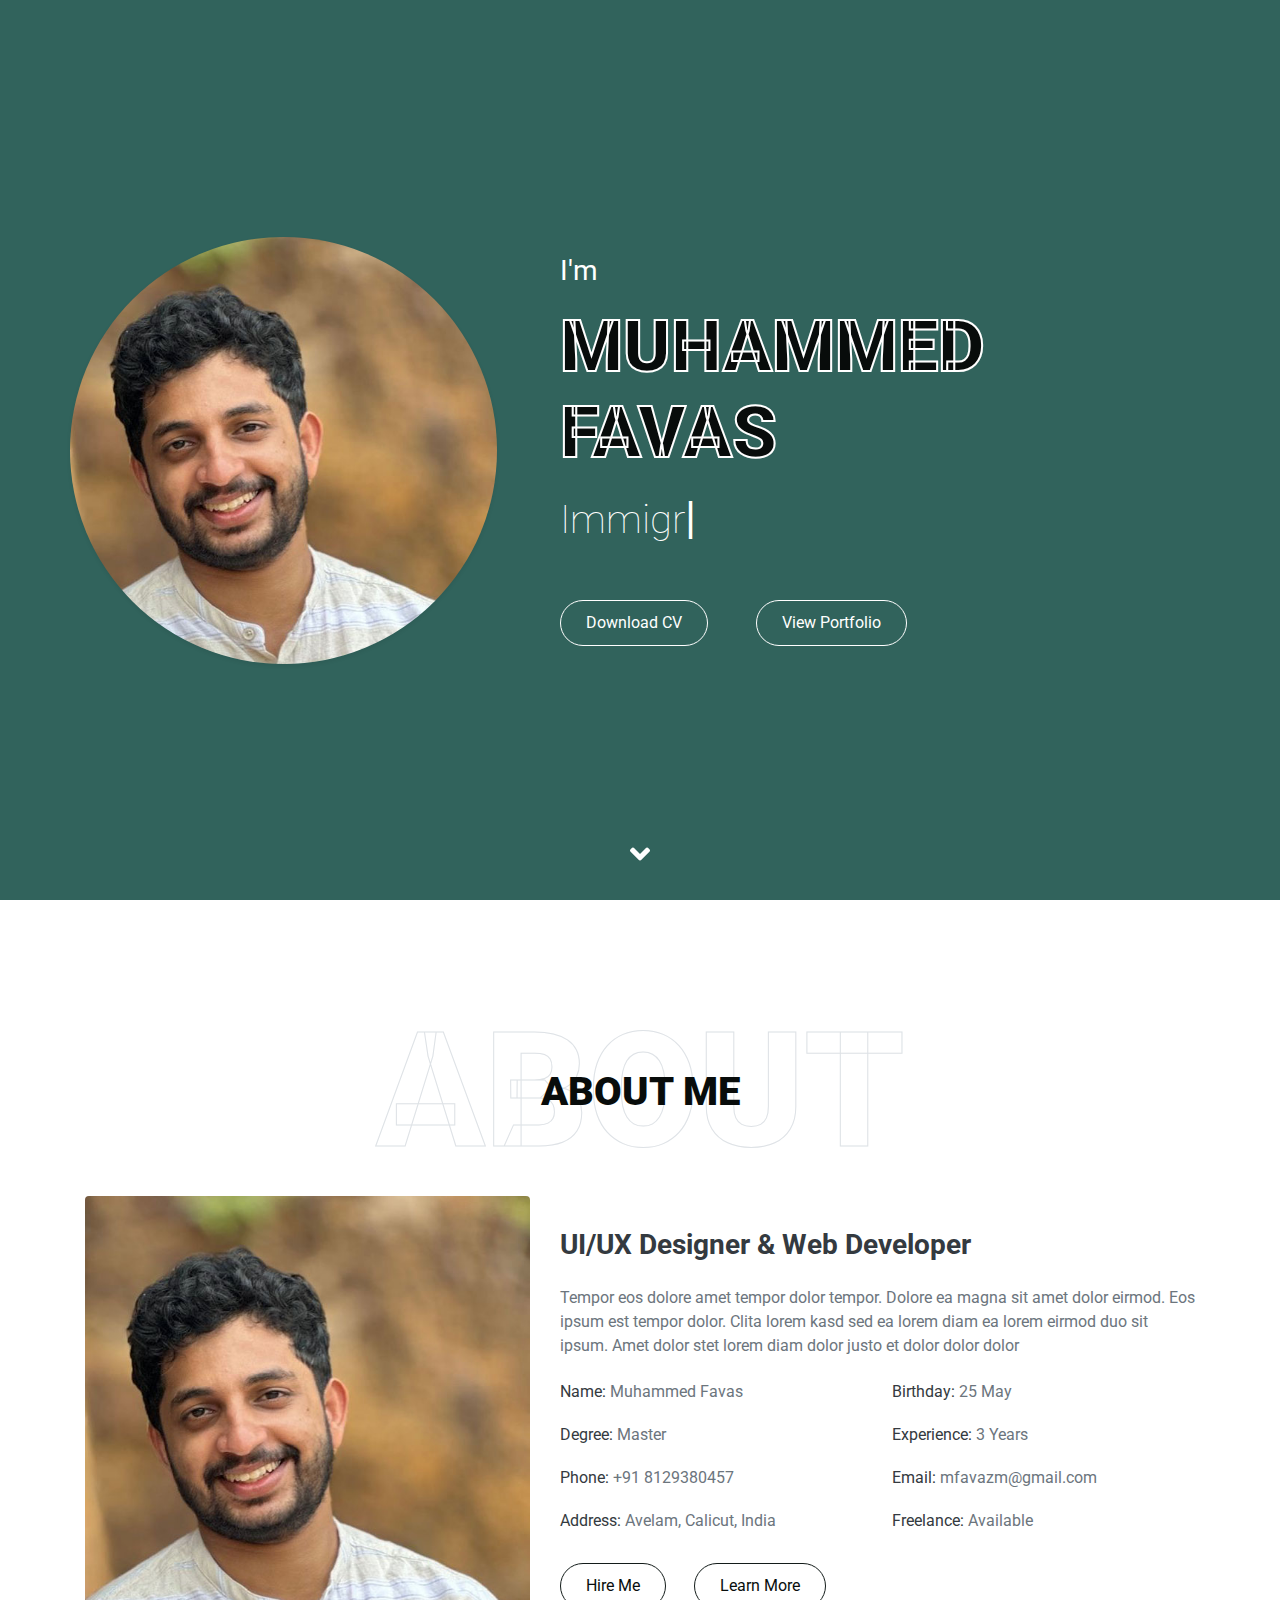
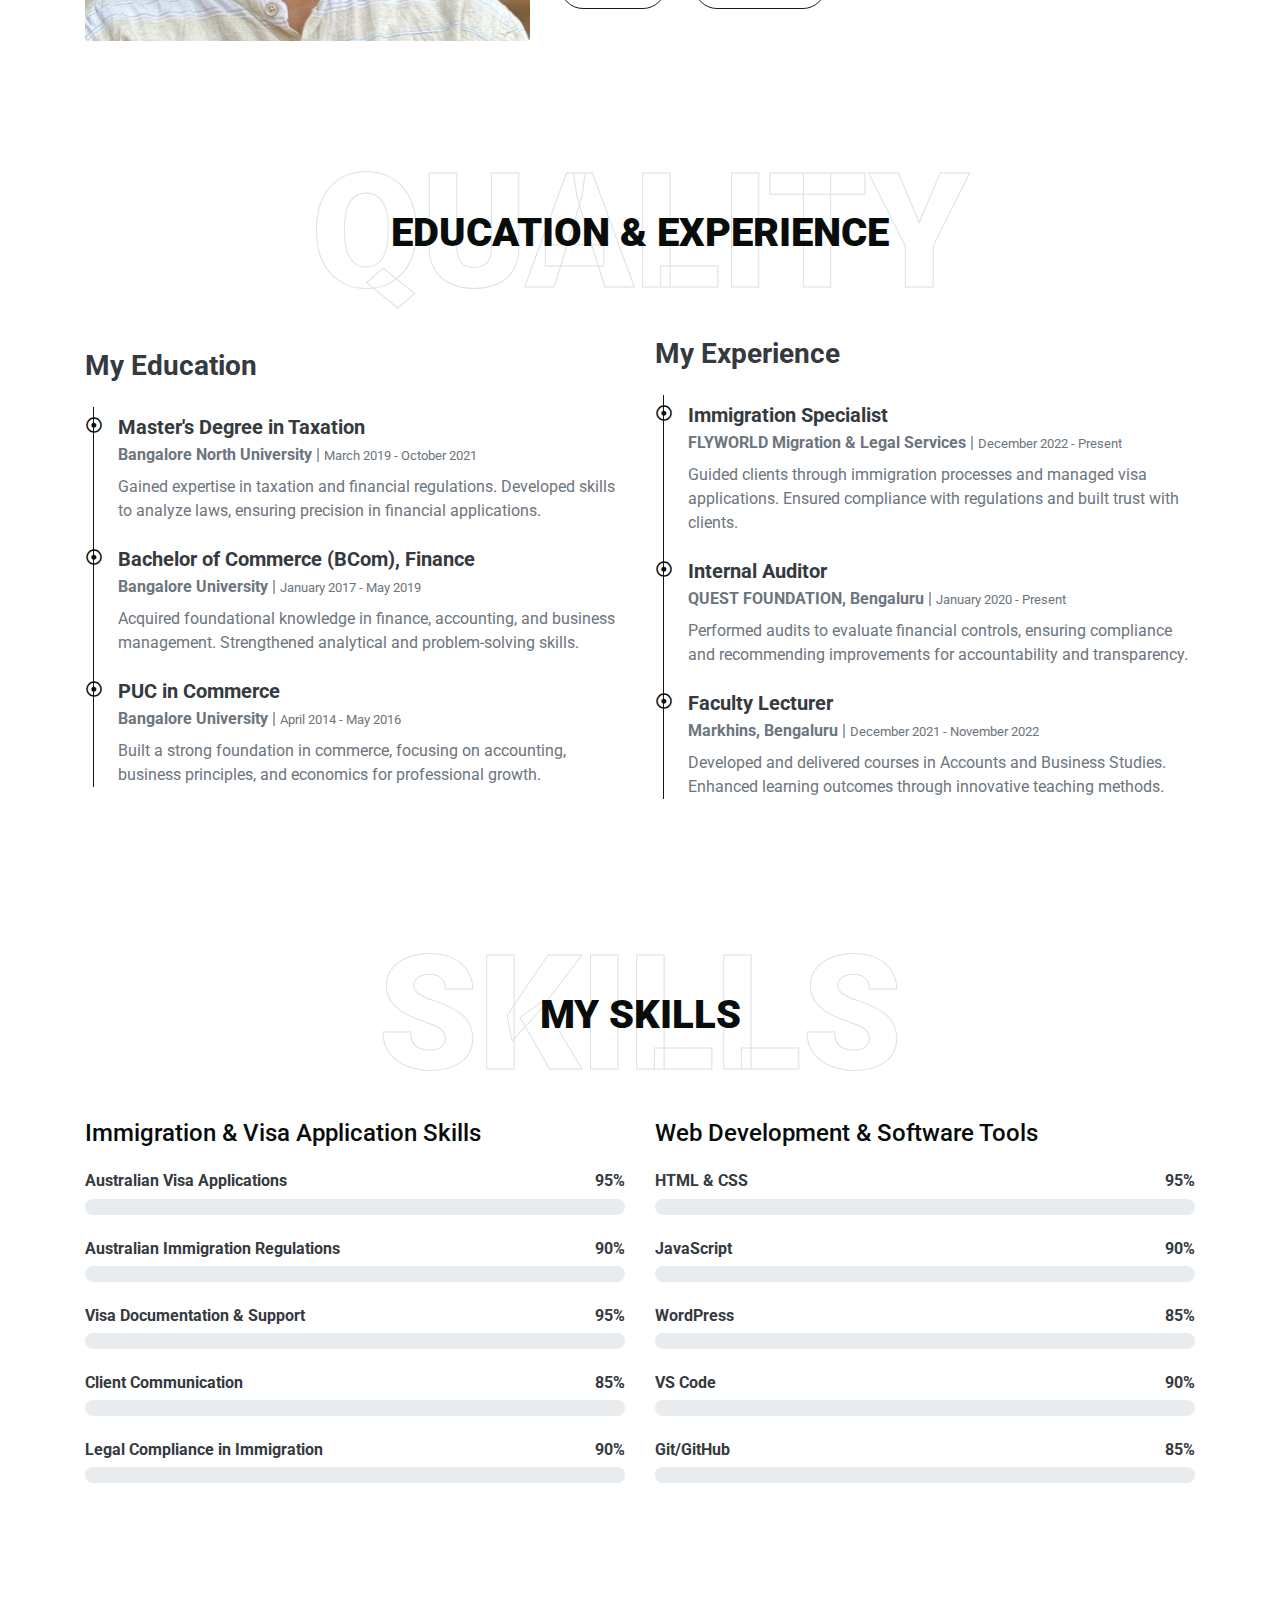
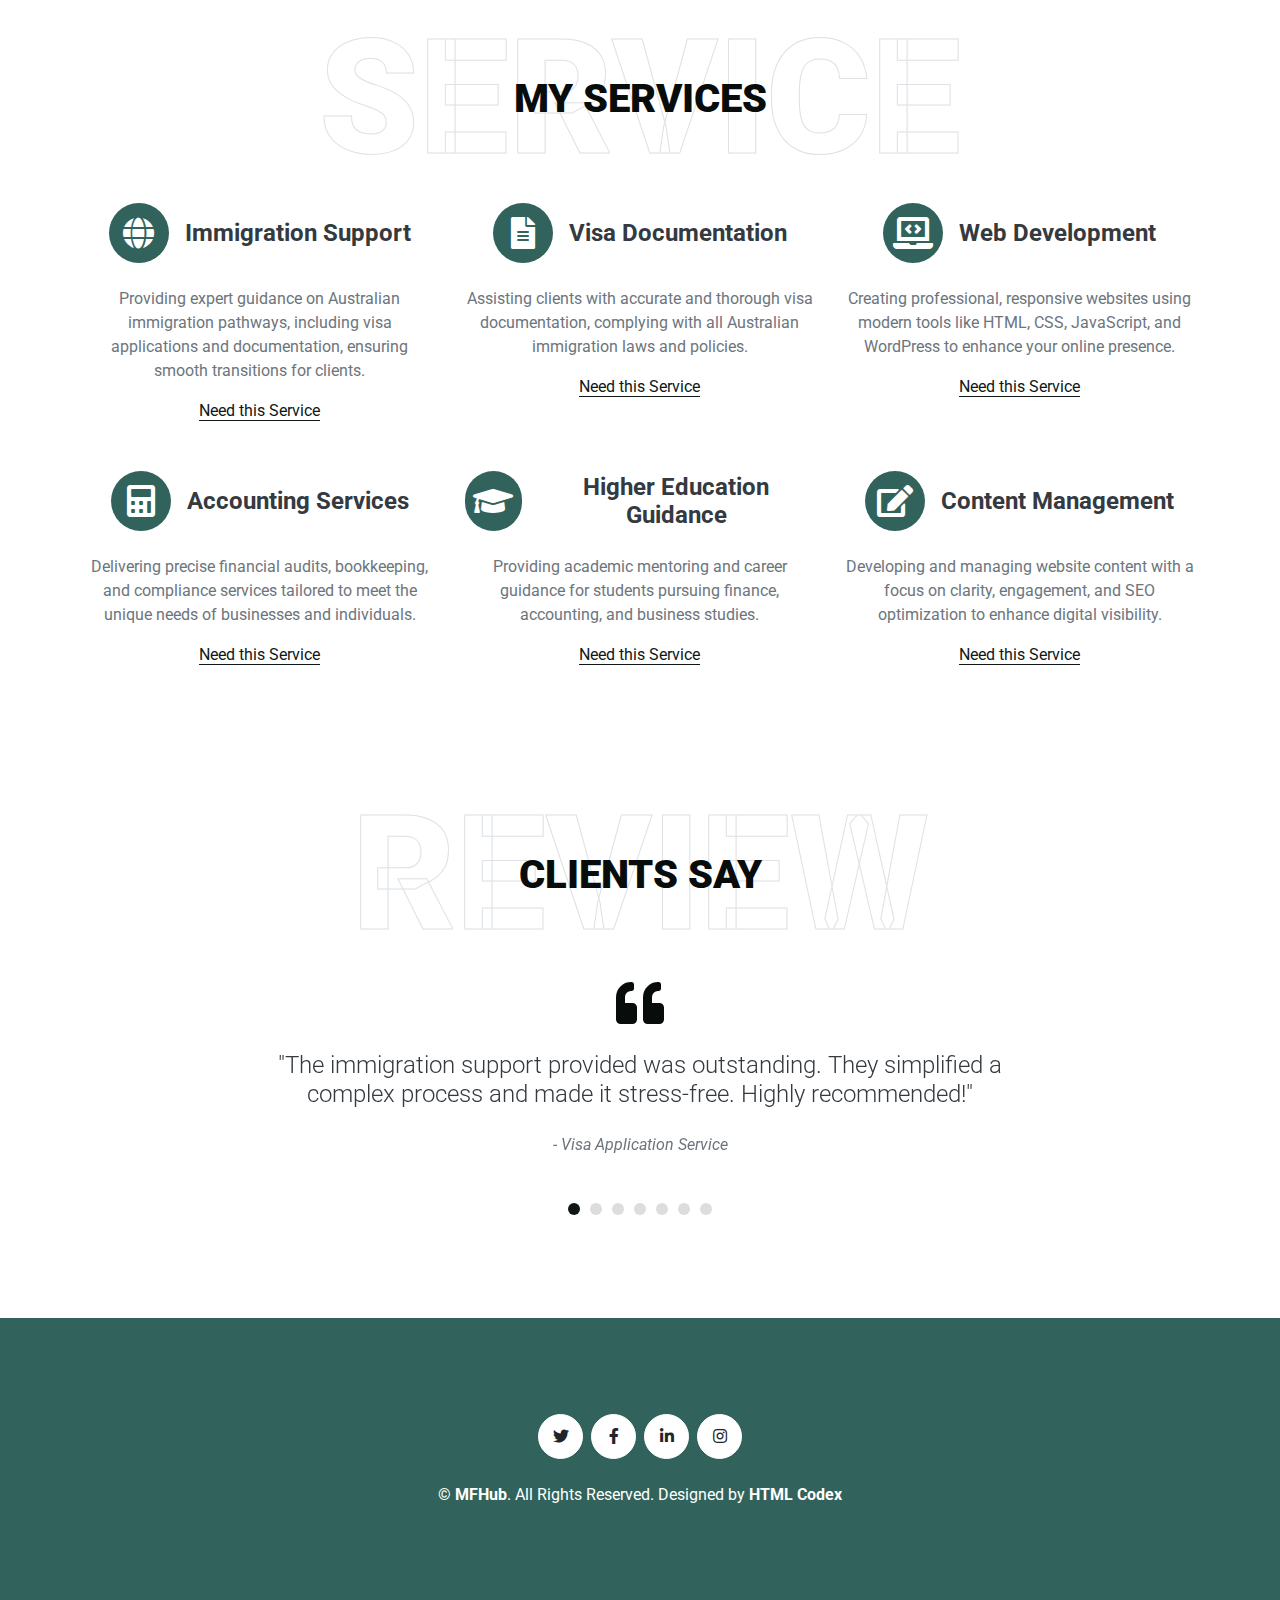
==== index.html @ 3e91b5ee "Merge branch 'main' of https://github.com/favasfanu/MF_Locator" ====
<!DOCTYPE html>
<html lang="en">

<head>
    <meta charset="utf-8">
    <title>Muhammed Favas</title>
    <meta content="width=device-width, initial-scale=1.0" name="viewport">
    <meta content="Personal website for insights, services, and updates.
" name="keywords">
    <meta content="Personal website for insights, services, and updates.
" name="description">

    <!-- Favicon -->
    <link href="/img/head.png" rel="icon">

    <!-- Google Web Fonts -->
    <link rel="preconnect" href="https://fonts.gstatic.com">
    <link href="https://fonts.googleapis.com/css2?family=Roboto:wght@300;400;500;700;900&display=swap" rel="stylesheet"> 

    <!-- Font Awesome -->
    <link href="https://cdnjs.cloudflare.com/ajax/libs/font-awesome/5.10.0/css/all.min.css" rel="stylesheet">

    <!-- Libraries Stylesheet -->
    <link href="lib/owlcarousel/assets/owl.carousel.min.css" rel="stylesheet">
    <link href="lib/lightbox/css/lightbox.min.css" rel="stylesheet">

    <!-- Customized Bootstrap Stylesheet -->
    <link href="css/style.css" rel="stylesheet">
</head>

<body data-spy="scroll" data-target=".navbar" data-offset="51">
    <!-- Navbar Start -->
    <nav class="navbar fixed-top shadow-sm navbar-expand-lg bg-light navbar-light py-3 py-lg-0 px-lg-5">
        <a href="index.html" class="navbar-brand ml-lg-3">
            <h1 class="m-0 display-5"><span class="text-primary">MF</span>Hub</h1>
        </a>
        <button type="button" class="navbar-toggler" data-toggle="collapse" data-target="#navbarCollapse">
            <span class="navbar-toggler-icon"></span>
        </button>
        <div class="collapse navbar-collapse px-lg-3" id="navbarCollapse">
            <div class="navbar-nav m-auto py-0">
                <a href="#home" class="nav-item nav-link active">Home</a>
                <a href="#about" class="nav-item nav-link">About</a>
                <a href="#qualification" class="nav-item nav-link">Quality</a>
                <!-- <a href="#skill" class="nav-item nav-link">Skill</a>
                <a href="#service" class="nav-item nav-link">Service</a>
                <a href="#portfolio" class="nav-item nav-link">Portfolio</a>
                <a href="#testimonial" class="nav-item nav-link">Review</a>
                <a href="#blog" class="nav-item nav-link">Blog</a>
                <a href="#contact" class="nav-item nav-link">Contact</a>-->
            </div>
            <a href="" class="btn btn-outline-primary d-none d-lg-block">Hire Me</a>
        </div>
    </nav>
    <!-- Navbar End -->


    <!-- Video Modal Start -->
    <div class="modal fade" id="videoModal" tabindex="-1" role="dialog" aria-labelledby="exampleModalLabel" aria-hidden="true">
        <div class="modal-dialog" role="document">
            <div class="modal-content">
                <div class="modal-body">
                    <button type="button" class="close" data-dismiss="modal" aria-label="Close">
                        <span aria-hidden="true">&times;</span>
                    </button>        
                    <!-- 16:9 aspect ratio -->
                    <div class="embed-responsive embed-responsive-16by9">
                        <iframe class="embed-responsive-item" src="" id="video"  allowscriptaccess="always" allow="autoplay"></iframe>
                    </div>
                </div>
            </div>
        </div>
    </div>
    <!-- Video Modal End -->


    <!-- Header Start -->
    <div class="container-fluid bg-primary d-flex align-items-center mb-5 py-5" id="home" style="min-height: 100vh;">
        <div class="container">
            <div class="row align-items-center">
                <div class="col-lg-5 px-5 pl-lg-0 pb-5 pb-lg-0">
                    <img class="img-fluid w-100 rounded-circle shadow-sm" src="img/profile.jpg" alt="">
                </div>
                <div class="col-lg-7 text-center text-lg-left">
                    <h3 class="text-white font-weight-normal mb-3">I'm</h3>
                    <h1 class="display-3 text-uppercase text-primary mb-2" style="-webkit-text-stroke: 2px #ffffff;">Muhammed Favas</h1>
                    <h1 class="typed-text-output d-inline font-weight-lighter text-white"></h1>
                    <div class="typed-text d-none">Immigration Specialist | Website Developer | Accountant</div>
                    <div class="d-flex align-items-center justify-content-center justify-content-lg-start pt-5">
                        <!-- Link to download CV -->
                        <a href="/Muhammed Favas CV.pdf" class="btn btn-outline-light mr-5" download>Download CV</a>
                        
                        <!-- Replace video button with a 'View Portfolio' button -->
                        <a href="#portfolio" class="btn btn-outline-light">
                            View Portfolio
                        </a>
                       
                    </div>
                    
                </div>
            </div>
        </div>
    </div>
    <!-- Header End -->


    <!-- About Start -->
    <div class="container-fluid py-5" id="about">
        <div class="container">
            <div class="position-relative d-flex align-items-center justify-content-center">
                <h1 class="display-1 text-uppercase text-white" style="-webkit-text-stroke: 1px #dee2e6;">About</h1>
                <h1 class="position-absolute text-uppercase text-primary">About Me</h1>
            </div>
            <div class="row align-items-center">
                <div class="col-lg-5 pb-4 pb-lg-0">
                    <img class="img-fluid rounded w-100" src="img/about.jpg" alt="">
                </div>
                <div class="col-lg-7">
                    <h3 class="mb-4">UI/UX Designer & Web Developer</h3>
                    <p>Tempor eos dolore amet tempor dolor tempor. Dolore ea magna sit amet dolor eirmod. Eos ipsum est tempor dolor. Clita lorem kasd sed ea lorem diam ea lorem eirmod duo sit ipsum. Amet dolor stet lorem diam dolor justo et dolor dolor dolor</p>
                    <div class="row mb-3">
                        <div class="col-sm-6 py-2"><h6>Name: <span class="text-secondary">Muhammed Favas</span></h6></div>
                        <div class="col-sm-6 py-2"><h6>Birthday: <span class="text-secondary">25 May</span></h6></div>
                        <div class="col-sm-6 py-2"><h6>Degree: <span class="text-secondary">Master</span></h6></div>
                        <div class="col-sm-6 py-2"><h6>Experience: <span class="text-secondary">3 Years</span></h6></div>
                        <div class="col-sm-6 py-2">
                            <h6>Phone: <a href="tel:+918129380457" class="text-secondary">+91 8129380457</a></h6>
                          </div>
                          <div class="col-sm-6 py-2">
                            <h6>Email: <a href="mailto:mfavazm@gmail.com" class="text-secondary">mfavazm@gmail.com</a></h6>
                          </div>                          
                          <div class="col-sm-6 py-2">
                            <h6>Address: <a href="https://maps.app.goo.gl/jgNZT4iAdLaNJfkMA?g_st=com.google.maps.preview.copy" class="text-secondary" target="_blank">Avelam, Calicut, India</a></h6>
                          </div>
                          
                        <div class="col-sm-6 py-2"><h6>Freelance: <span class="text-secondary">Available</span></h6></div>
                    </div>
                    <a href="https://wa.me/91918129380457" class="btn btn-outline-primary mr-4" target="_blank">Hire Me</a>
                    <a href="https://www.linkedin.com/in/muhammed-favas-434036109?jobid=1234&lipi=urn%3Ali%3Apage%3Ad_jobs_easyapply_pdfgenresume%3BsUt4snulS0GA6xs1lMEXuw%3D%3D&licu=urn%3Ali%3Acontrol%3Ad_jobs_easyapply_pdfgenresume-v02_profile" class="btn btn-outline-primary" target="_blank">Learn More</a>

                </div>
            </div>
        </div>
    </div>
    <!-- About End -->


   <!-- Qualification Start -->
<div class="container-fluid py-5" id="qualification">
    <div class="container">
        <div class="position-relative d-flex align-items-center justify-content-center">
            <h1 class="display-1 text-uppercase text-white" style="-webkit-text-stroke: 1px #dee2e6;">Quality</h1>
            <h1 class="position-absolute text-uppercase text-primary">Education & Experience</h1>
        </div>
        <div class="row align-items-center">
            <!-- Education Section -->
            <div class="col-lg-6">
                <h3 class="mb-4">My Education</h3>
                <div class="border-left border-primary pt-2 pl-4 ml-2">
                    <div class="position-relative mb-4">
                        <i class="far fa-dot-circle text-primary position-absolute" style="top: 2px; left: -32px;"></i>
                        <h5 class="font-weight-bold mb-1">Master's Degree in Taxation</h5>
                        <p class="mb-2"><strong>Bangalore North University</strong> | <small>March 2019 - October 2021</small></p>
                        <p>Gained expertise in taxation and financial regulations. Developed skills to analyze laws, ensuring precision in financial applications.</p>
                    </div>
                    <div class="position-relative mb-4">
                        <i class="far fa-dot-circle text-primary position-absolute" style="top: 2px; left: -32px;"></i>
                        <h5 class="font-weight-bold mb-1">Bachelor of Commerce (BCom), Finance</h5>
                        <p class="mb-2"><strong>Bangalore University</strong> | <small>January 2017 - May 2019</small></p>
                        <p>Acquired foundational knowledge in finance, accounting, and business management. Strengthened analytical and problem-solving skills.</p>
                    </div>
                    <div class="position-relative mb-4">
                        <i class="far fa-dot-circle text-primary position-absolute" style="top: 2px; left: -32px;"></i>
                        <h5 class="font-weight-bold mb-1">PUC in Commerce</h5>
                        <p class="mb-2"><strong>Bangalore University</strong> | <small>April 2014 - May 2016</small></p>
                        <p>Built a strong foundation in commerce, focusing on accounting, business principles, and economics for professional growth.</p>
                    </div>
                </div>
            </div>
            <!-- Experience Section -->
            <div class="col-lg-6">
                <h3 class="mb-4">My Experience</h3>
                <div class="border-left border-primary pt-2 pl-4 ml-2">
                    <div class="position-relative mb-4">
                        <i class="far fa-dot-circle text-primary position-absolute" style="top: 2px; left: -32px;"></i>
                        <h5 class="font-weight-bold mb-1">Immigration Specialist</h5>
                        <p class="mb-2"><strong>FLYWORLD Migration & Legal Services</strong> | <small>December 2022 - Present</small></p>
                        <p>Guided clients through immigration processes and managed visa applications. Ensured compliance with regulations and built trust with clients.</p>
                    </div>
                    <div class="position-relative mb-4">
                        <i class="far fa-dot-circle text-primary position-absolute" style="top: 2px; left: -32px;"></i>
                        <h5 class="font-weight-bold mb-1">Internal Auditor</h5>
                        <p class="mb-2"><strong>QUEST FOUNDATION, Bengaluru</strong> | <small>January 2020 - Present</small></p>
                        <p>Performed audits to evaluate financial controls, ensuring compliance and recommending improvements for accountability and transparency.</p>
                    </div>
                    <div class="position-relative mb-4">
                        <i class="far fa-dot-circle text-primary position-absolute" style="top: 2px; left: -32px;"></i>
                        <h5 class="font-weight-bold mb-1">Faculty Lecturer</h5>
                        <p class="mb-2"><strong>Markhins, Bengaluru</strong> | <small>December 2021 - November 2022</small></p>
                        <p>Developed and delivered courses in Accounts and Business Studies. Enhanced learning outcomes through innovative teaching methods.</p>
                    </div>
                </div>
            </div>
        </div>
    </div>
</div>

    <!-- Qualification End -->


    <!-- Skill Start -->
    <div class="container-fluid py-5" id="skill">
        <div class="container">
            <div class="position-relative d-flex align-items-center justify-content-center">
                <h1 class="display-1 text-uppercase text-white" style="-webkit-text-stroke: 1px #dee2e6;">Skills</h1>
                <h1 class="position-absolute text-uppercase text-primary">My Skills</h1>
            </div>
            <div class="row align-items-center">
                <!-- Column 1 -->
                <div class="col-md-6">
                    <h4 class="text-primary mb-4">Immigration & Visa Application Skills</h4>
                    <div class="skill mb-4">
                        <div class="d-flex justify-content-between">
                            <h6 class="font-weight-bold">Australian Visa Applications</h6>
                            <h6 class="font-weight-bold">95%</h6>
                        </div>
                        <div class="progress">
                            <div class="progress-bar bg-primary" role="progressbar" aria-valuenow="95" aria-valuemin="0" aria-valuemax="100"></div>
                        </div>
                    </div>
                    <div class="skill mb-4">
                        <div class="d-flex justify-content-between">
                            <h6 class="font-weight-bold">Australian Immigration Regulations</h6>
                            <h6 class="font-weight-bold">90%</h6>
                        </div>
                        <div class="progress">
                            <div class="progress-bar bg-warning" role="progressbar" aria-valuenow="90" aria-valuemin="0" aria-valuemax="100"></div>
                        </div>
                    </div>
                    <div class="skill mb-4">
                        <div class="d-flex justify-content-between">
                            <h6 class="font-weight-bold">Visa Documentation & Support</h6>
                            <h6 class="font-weight-bold">95%</h6>
                        </div>
                        <div class="progress">
                            <div class="progress-bar bg-danger" role="progressbar" aria-valuenow="95" aria-valuemin="0" aria-valuemax="100"></div>
                        </div>
                    </div>
                    <div class="skill mb-4">
                        <div class="d-flex justify-content-between">
                            <h6 class="font-weight-bold">Client Communication</h6>
                            <h6 class="font-weight-bold">85%</h6>
                        </div>
                        <div class="progress">
                            <div class="progress-bar bg-dark" role="progressbar" aria-valuenow="85" aria-valuemin="0" aria-valuemax="100"></div>
                        </div>
                    </div>
                    <div class="skill mb-4">
                        <div class="d-flex justify-content-between">
                            <h6 class="font-weight-bold">Legal Compliance in Immigration</h6>
                            <h6 class="font-weight-bold">90%</h6>
                        </div>
                        <div class="progress">
                            <div class="progress-bar bg-info" role="progressbar" aria-valuenow="90" aria-valuemin="0" aria-valuemax="100"></div>
                        </div>
                    </div>
                </div>
                <!-- Column 2 -->
                <div class="col-md-6">
                    <h4 class="text-primary mb-4">Web Development & Software Tools</h4>
                    <div class="skill mb-4">
                        <div class="d-flex justify-content-between">
                            <h6 class="font-weight-bold">HTML & CSS</h6>
                            <h6 class="font-weight-bold">95%</h6>
                        </div>
                        <div class="progress">
                            <div class="progress-bar bg-primary" role="progressbar" aria-valuenow="95" aria-valuemin="0" aria-valuemax="100"></div>
                        </div>
                    </div>
                    <div class="skill mb-4">
                        <div class="d-flex justify-content-between">
                            <h6 class="font-weight-bold">JavaScript</h6>
                            <h6 class="font-weight-bold">90%</h6>
                        </div>
                        <div class="progress">
                            <div class="progress-bar bg-warning" role="progressbar" aria-valuenow="90" aria-valuemin="0" aria-valuemax="100"></div>
                        </div>
                    </div>
                    <div class="skill mb-4">
                        <div class="d-flex justify-content-between">
                            <h6 class="font-weight-bold">WordPress</h6>
                            <h6 class="font-weight-bold">85%</h6>
                        </div>
                        <div class="progress">
                            <div class="progress-bar bg-danger" role="progressbar" aria-valuenow="85" aria-valuemin="0" aria-valuemax="100"></div>
                        </div>
                    </div>
                    <div class="skill mb-4">
                        <div class="d-flex justify-content-between">
                            <h6 class="font-weight-bold">VS Code</h6>
                            <h6 class="font-weight-bold">90%</h6>
                        </div>
                        <div class="progress">
                            <div class="progress-bar bg-dark" role="progressbar" aria-valuenow="90" aria-valuemin="0" aria-valuemax="100"></div>
                        </div>
                    </div>
                    <div class="skill mb-4">
                        <div class="d-flex justify-content-between">
                            <h6 class="font-weight-bold">Git/GitHub</h6>
                            <h6 class="font-weight-bold">85%</h6>
                        </div>
                        <div class="progress">
                            <div class="progress-bar bg-info" role="progressbar" aria-valuenow="85" aria-valuemin="0" aria-valuemax="100"></div>
                        </div>
                    </div>
                </div>
            </div>
        </div>
    </div>
        
    <!-- Skill End -->


    <!-- Services Start -->
    <div class="container-fluid pt-5" id="service">
        <div class="container">
            <div class="position-relative d-flex align-items-center justify-content-center">
                <h1 class="display-1 text-uppercase text-white" style="-webkit-text-stroke: 1px #dee2e6;">Service</h1>
                <h1 class="position-absolute text-uppercase text-primary">My Services</h1>
            </div>
            <div class="row pb-3">
                <!-- Immigration Support -->
                <div class="col-lg-4 col-md-6 text-center mb-5">
                    <div class="d-flex align-items-center justify-content-center mb-4">
                        <i class="fa fa-2x fa-globe service-icon bg-primary text-white mr-3"></i>
                        <h4 class="font-weight-bold m-0">Immigration Support</h4>
                    </div>
                    <p>Providing expert guidance on Australian immigration pathways, including visa applications and documentation, ensuring smooth transitions for clients.</p>
                    <a 
                        class="border-bottom border-primary text-decoration-none" 
                        href="https://wa.me/8129380457?text=Hi%2C%20I%20would%20like%20to%20know%20more%20about%20Immigration%20Support."
                        target="_blank">
                        Need this Service
                    </a>
                </div>
                <!-- Visa Documentation -->
                <div class="col-lg-4 col-md-6 text-center mb-5">
                    <div class="d-flex align-items-center justify-content-center mb-4">
                        <i class="fa fa-2x fa-file-alt service-icon bg-primary text-white mr-3"></i>
                        <h4 class="font-weight-bold m-0">Visa Documentation</h4>
                    </div>
                    <p>Assisting clients with accurate and thorough visa documentation, complying with all Australian immigration laws and policies.</p>
                    <a 
                        class="border-bottom border-primary text-decoration-none" 
                        href="https://wa.me/8129380457?text=Hi%2C%20I%20would%20like%20to%20know%20more%20about%20Visa%20Documentation."
                        target="_blank">
                        Need this Service
                    </a>
                </div>
                <!-- Web Development -->
                <div class="col-lg-4 col-md-6 text-center mb-5">
                    <div class="d-flex align-items-center justify-content-center mb-4">
                        <i class="fa fa-2x fa-laptop-code service-icon bg-primary text-white mr-3"></i>
                        <h4 class="font-weight-bold m-0">Web Development</h4>
                    </div>
                    <p>Creating professional, responsive websites using modern tools like HTML, CSS, JavaScript, and WordPress to enhance your online presence.</p>
                    <a 
                        class="border-bottom border-primary text-decoration-none" 
                        href="https://wa.me/8129380457?text=Hi%2C%20I%20would%20like%20to%20know%20more%20about%20Web%20Development."
                        target="_blank">
                        Need this Service
                    </a>
                </div>
                <!-- Accounting Services -->
                <div class="col-lg-4 col-md-6 text-center mb-5">
                    <div class="d-flex align-items-center justify-content-center mb-4">
                        <i class="fa fa-2x fa-calculator service-icon bg-primary text-white mr-3"></i>
                        <h4 class="font-weight-bold m-0">Accounting Services</h4>
                    </div>
                    <p>Delivering precise financial audits, bookkeeping, and compliance services tailored to meet the unique needs of businesses and individuals.</p>
                    <a 
                        class="border-bottom border-primary text-decoration-none" 
                        href="https://wa.me/8129380457?text=Hi%2C%20I%20would%20like%20to%20know%20more%20about%20Accounting%20Services."
                        target="_blank">
                        Need this Service
                    </a>
                </div>
                <!-- Higher Education Guidance -->
                <div class="col-lg-4 col-md-6 text-center mb-5">
                    <div class="d-flex align-items-center justify-content-center mb-4">
                        <i class="fa fa-2x fa-graduation-cap service-icon bg-primary text-white mr-3"></i>
                        <h4 class="font-weight-bold m-0">Higher Education Guidance</h4>
                    </div>
                    <p>Providing academic mentoring and career guidance for students pursuing finance, accounting, and business studies.</p>
                    <a 
                        class="border-bottom border-primary text-decoration-none" 
                        href="https://wa.me/8129380457?text=Hi%2C%20I%20would%20like%20to%20know%20more%20about%20Higher%20Education%20Guidance."
                        target="_blank">
                        Need this Service
                    </a>
                </div>
                <!-- Content Management -->
                <div class="col-lg-4 col-md-6 text-center mb-5">
                    <div class="d-flex align-items-center justify-content-center mb-4">
                        <i class="fa fa-2x fa-edit service-icon bg-primary text-white mr-3"></i>
                        <h4 class="font-weight-bold m-0">Content Management</h4>
                    </div>
                    <p>Developing and managing website content with a focus on clarity, engagement, and SEO optimization to enhance digital visibility.</p>
                    <a 
                        class="border-bottom border-primary text-decoration-none" 
                        href="https://wa.me/8129380457?text=Hi%2C%20I%20would%20like%20to%20know%20more%20about%20Content%20Management."
                        target="_blank">
                        Need this Service
                    </a>
                </div>
            </div>
        </div>
    </div>
    
    <!-- Services End -->


    <!-- Portfolio Start --
    <div class="container-fluid pt-5 pb-3" id="portfolio">
        <div class="container">
            <div class="position-relative d-flex align-items-center justify-content-center">
                <h1 class="display-1 text-uppercase text-white" style="-webkit-text-stroke: 1px #dee2e6;">Gallery</h1>
                <h1 class="position-absolute text-uppercase text-primary">My Portfolio</h1>
            </div>
            <div class="row">
                <div class="col-12 text-center mb-2">
                    <ul class="list-inline mb-4" id="portfolio-flters">
                        <li class="btn btn-sm btn-outline-primary m-1 active"  data-filter="*">All</li>
                        <li class="btn btn-sm btn-outline-primary m-1" data-filter=".first">Design</li>
                        <li class="btn btn-sm btn-outline-primary m-1" data-filter=".second">Development</li>
                        <li class="btn btn-sm btn-outline-primary m-1" data-filter=".third">Marketing</li>
                    </ul>
                </div>
            </div>
            <div class="row portfolio-container">
                <div class="col-lg-4 col-md-6 mb-4 portfolio-item first">
                    <div class="position-relative overflow-hidden mb-2">
                        <img class="img-fluid rounded w-100" src="img/portfolio-1.jpg" alt="">
                        <div class="portfolio-btn bg-primary d-flex align-items-center justify-content-center">
                            <a href="img/portfolio-1.jpg" data-lightbox="portfolio">
                                <i class="fa fa-plus text-white" style="font-size: 60px;"></i>
                            </a>
                        </div>
                    </div>
                </div>
                <div class="col-lg-4 col-md-6 mb-4 portfolio-item second">
                    <div class="position-relative overflow-hidden mb-2">
                        <img class="img-fluid rounded w-100" src="img/portfolio-2.jpg" alt="">
                        <div class="portfolio-btn bg-primary d-flex align-items-center justify-content-center">
                            <a href="img/portfolio-2.jpg" data-lightbox="portfolio">
                                <i class="fa fa-plus text-white" style="font-size: 60px;"></i>
                            </a>
                        </div>
                    </div>
                </div>
                <div class="col-lg-4 col-md-6 mb-4 portfolio-item third">
                    <div class="position-relative overflow-hidden mb-2">
                        <img class="img-fluid rounded w-100" src="img/portfolio-3.jpg" alt="">
                        <div class="portfolio-btn bg-primary d-flex align-items-center justify-content-center">
                            <a href="img/portfolio-3.jpg" data-lightbox="portfolio">
                                <i class="fa fa-plus text-white" style="font-size: 60px;"></i>
                            </a>
                        </div>
                    </div>
                </div>
                <div class="col-lg-4 col-md-6 mb-4 portfolio-item first">
                    <div class="position-relative overflow-hidden mb-2">
                        <img class="img-fluid rounded w-100" src="img/portfolio-4.jpg" alt="">
                        <div class="portfolio-btn bg-primary d-flex align-items-center justify-content-center">
                            <a href="img/portfolio-4.jpg" data-lightbox="portfolio">
                                <i class="fa fa-plus text-white" style="font-size: 60px;"></i>
                            </a>
                        </div>
                    </div>
                </div>
                <div class="col-lg-4 col-md-6 mb-4 portfolio-item second">
                    <div class="position-relative overflow-hidden mb-2">
                        <img class="img-fluid rounded w-100" src="img/portfolio-5.jpg" alt="">
                        <div class="portfolio-btn bg-primary d-flex align-items-center justify-content-center">
                            <a href="img/portfolio-5.jpg" data-lightbox="portfolio">
                                <i class="fa fa-plus text-white" style="font-size: 60px;"></i>
                            </a>
                        </div>
                    </div>
                </div>
                <div class="col-lg-4 col-md-6 mb-4 portfolio-item third">
                    <div class="position-relative overflow-hidden mb-2">
                        <img class="img-fluid rounded w-100" src="img/portfolio-6.jpg" alt="">
                        <div class="portfolio-btn bg-primary d-flex align-items-center justify-content-center">
                            <a href="img/portfolio-6.jpg" data-lightbox="portfolio">
                                <i class="fa fa-plus text-white" style="font-size: 60px;"></i>
                            </a>
                        </div>
                    </div>
                </div>
            </div>
        </div>
    </div>
    <!-- Portfolio End -->


    <!-- Testimonial Start -->
    <div class="container-fluid py-5" id="testimonial">
        <div class="container">
            <div class="position-relative d-flex align-items-center justify-content-center">
                <h1 class="display-1 text-uppercase text-white" style="-webkit-text-stroke: 1px #dee2e6;">Review</h1>
                <h1 class="position-absolute text-uppercase text-primary">Clients Say</h1>
            </div>
            <div class="row justify-content-center">
                <div class="col-lg-8">
                    <div class="owl-carousel testimonial-carousel">
                        <div class="text-center">
                            <i class="fa fa-3x fa-quote-left text-primary mb-4"></i>
                            <h4 class="font-weight-light mb-4">"The immigration support provided was outstanding. They simplified a complex process and made it stress-free. Highly recommended!"</h4>
                            <p class="font-italic text-muted">- Visa Application Service</p>
                        </div>
                        <div class="text-center">
                            <i class="fa fa-3x fa-quote-left text-primary mb-4"></i>
                            <h4 class="font-weight-light mb-4">"My website now looks fantastic! The team was professional, creative, and delivered exactly what I needed for my business."</h4>
                            <p class="font-italic text-muted">- Web Development</p>
                        </div>
                        <div class="text-center">
                            <i class="fa fa-3x fa-quote-left text-primary mb-4"></i>
                            <h4 class="font-weight-light mb-4">"Their accounting service saved me a lot of time and hassle. Accurate, timely, and very thorough. Will definitely use them again."</h4>
                            <p class="font-italic text-muted">- Accounting Services</p>
                        </div>
                        <div class="text-center">
                            <i class="fa fa-3x fa-quote-left text-primary mb-4"></i>
                            <h4 class="font-weight-light mb-4">"The education guidance was invaluable. It helped me plan my academic journey and career goals with clarity and confidence."</h4>
                            <p class="font-italic text-muted">- Higher Education Guidance</p>
                        </div>
                        <div class="text-center">
                            <i class="fa fa-3x fa-quote-left text-primary mb-4"></i>
                            <h4 class="font-weight-light mb-4">"I’m impressed with the level of detail and dedication in their visa documentation service. It made my application process a breeze."</h4>
                            <p class="font-italic text-muted">- Visa Documentation</p>
                        </div>
                        <div class="text-center">
                            <i class="fa fa-3x fa-quote-left text-primary mb-4"></i>
                            <h4 class="font-weight-light mb-4">"The content management service exceeded expectations. It improved my website's readability and engagement significantly."</h4>
                            <p class="font-italic text-muted">- Content Management</p>
                        </div>
                        <div class="text-center">
                            <i class="fa fa-3x fa-quote-left text-primary mb-4"></i>
                            <h4 class="font-weight-light mb-4">"Excellent support from start to finish. The immigration team was responsive, knowledgeable, and very professional."</h4>
                            <p class="font-italic text-muted">- Immigration Support</p>
                        </div>
                    </div>
                </div>
            </div>
        </div>
    </div>
    

    <!-- Testimonial End -->


    <!-- Blog Start 
    <div class="container-fluid pt-5" id="blog">
        <div class="container">
            <div class="position-relative d-flex align-items-center justify-content-center">
                <h1 class="display-1 text-uppercase text-white" style="-webkit-text-stroke: 1px #dee2e6;">Blog</h1>
                <h1 class="position-absolute text-uppercase text-primary">Latest Blog</h1>
            </div>
            <div class="row">
                <div class="col-lg-4 mb-5">
                    <div class="position-relative mb-4">
                        <img class="img-fluid rounded w-100" src="img/blog-1.jpg" alt="">
                        <div class="blog-date">
                            <h4 class="font-weight-bold mb-n1">01</h4>
                            <small class="text-white text-uppercase">Jan</small>
                        </div>
                    </div>
                    <h5 class="font-weight-medium mb-4">Rebum lorem no eos ut ipsum diam tempor sed rebum elitr ipsum</h5>
                    <a class="btn btn-sm btn-outline-primary py-2" href="">Read More</a>
                </div>
                <div class="col-lg-4 mb-5">
                    <div class="position-relative mb-4">
                        <img class="img-fluid rounded w-100" src="img/blog-2.jpg" alt="">
                        <div class="blog-date">
                            <h4 class="font-weight-bold mb-n1">01</h4>
                            <small class="text-white text-uppercase">Jan</small>
                        </div>
                    </div>
                    <h5 class="font-weight-medium mb-4">Rebum lorem no eos ut ipsum diam tempor sed rebum elitr ipsum</h5>
                    <a class="btn btn-sm btn-outline-primary py-2" href="">Read More</a>
                </div>
                <div class="col-lg-4 mb-5">
                    <div class="position-relative mb-4">
                        <img class="img-fluid rounded w-100" src="img/blog-3.jpg" alt="">
                        <div class="blog-date">
                            <h4 class="font-weight-bold mb-n1">01</h4>
                            <small class="text-white text-uppercase">Jan</small>
                        </div>
                    </div>
                    <h5 class="font-weight-medium mb-4">Rebum lorem no eos ut ipsum diam tempor sed rebum elitr ipsum</h5>
                    <a class="btn btn-sm btn-outline-primary py-2" href="">Read More</a>
                </div>
            </div>
        </div>
    </div>
    <!-- Blog End -->


    <!-- Contact Start 
    <div class="container-fluid py-5" id="contact">
        <div class="container">
            <div class="position-relative d-flex align-items-center justify-content-center">
                <h1 class="display-1 text-uppercase text-white" style="-webkit-text-stroke: 1px #dee2e6;">Contact</h1>
                <h1 class="position-absolute text-uppercase text-primary">Contact Me</h1>
            </div>
            <div class="row justify-content-center">
                <div class="col-lg-8">
                    <div class="contact-form text-center">
                        <div id="success"></div>
                        <form name="sentMessage" id="contactForm" novalidate="novalidate">
                            <div class="form-row">
                                <div class="control-group col-sm-6">
                                    <input type="text" class="form-control p-4" id="name" placeholder="Your Name"
                                        required="required" data-validation-required-message="Please enter your name" />
                                    <p class="help-block text-danger"></p>
                                </div>
                                <div class="control-group col-sm-6">
                                    <input type="email" class="form-control p-4" id="email" placeholder="Your Email"
                                        required="required" data-validation-required-message="Please enter your email" />
                                    <p class="help-block text-danger"></p>
                                </div>
                            </div>
                            <div class="control-group">
                                <input type="text" class="form-control p-4" id="subject" placeholder="Subject"
                                    required="required" data-validation-required-message="Please enter a subject" />
                                <p class="help-block text-danger"></p>
                            </div>
                            <div class="control-group">
                                <textarea class="form-control py-3 px-4" rows="5" id="message" placeholder="Message"
                                    required="required"
                                    data-validation-required-message="Please enter your message"></textarea>
                                <p class="help-block text-danger"></p>
                            </div>
                            <div>
                                <button class="btn btn-outline-primary" type="submit" id="sendMessageButton">Send
                                    Message</button>
                            </div>
                        </form>
                    </div>
                </div>
            </div>
        </div>
    </div>
     Contact End -->


    <!-- Footer Start -->
    <div class="container-fluid bg-primary text-white mt-5 py-5 px-sm-3 px-md-5">
        <div class="container text-center py-5">
            <div class="d-flex justify-content-center mb-4">
                <a class="btn btn-light btn-social mr-2" href="https://x.com/mu_favaz"><i class="fab fa-twitter"></i></a>
                <a class="btn btn-light btn-social mr-2" href="https://www.facebook.com/profile.php?id=100010353343151"><i class="fab fa-facebook-f"></i></a>
                <a class="btn btn-light btn-social mr-2" href="https://www.linkedin.com/in/muhammed-favas-434036109?jobid=1234&lipi=urn%3Ali%3Apage%3Ad_jobs_easyapply_pdfgenresume%3BsUt4snulS0GA6xs1lMEXuw%3D%3D&licu=urn%3Ali%3Acontrol%3Ad_jobs_easyapply_pdfgenresume-v02_profile"><i class="fab fa-linkedin-in"></i></a>
                <a class="btn btn-light btn-social" href="https://www.instagram.com/mu_favaz/profilecard/?igsh=djM0bnhieWV0b3hn"><i class="fab fa-instagram"></i></a>
            </div>
            <!--
            <div class="d-flex justify-content-center mb-3">
                <a class="text-white" href="#">Privacy</a>
                <span class="px-3">|</span>
                <a class="text-white" href="#">Terms</a>
                <span class="px-3">|</span>
                <a class="text-white" href="#">FAQs</a>
                <span class="px-3">|</span>
                <a class="text-white" href="#">Help</a>
            </div>-->
            <p class="m-0">&copy; <a class="text-white font-weight-bold" href="#">MFHub</a>. All Rights Reserved. Designed by <a class="text-white font-weight-bold" href="https://htmlcodex.com">HTML Codex</a>
            </p>
        </div>
    </div>
    <!-- Footer End -->

    <!-- Scroll to Bottom -->
    <i class="fa fa-2x fa-angle-down text-white scroll-to-bottom"></i>

    <!-- Back to Top -->
    <a href="#" class="btn btn-outline-dark px-0 back-to-top"><i class="fa fa-angle-double-up"></i></a>


    <!-- JavaScript Libraries -->
    <script src="https://code.jquery.com/jquery-3.4.1.min.js"></script>
    <script src="https://stackpath.bootstrapcdn.com/bootstrap/4.4.1/js/bootstrap.bundle.min.js"></script>
    <script src="lib/typed/typed.min.js"></script>
    <script src="lib/easing/easing.min.js"></script>
    <script src="lib/waypoints/waypoints.min.js"></script>
    <script src="lib/owlcarousel/owl.carousel.min.js"></script>
    <script src="lib/isotope/isotope.pkgd.min.js"></script>
    <script src="lib/lightbox/js/lightbox.min.js"></script>

    <!-- Contact Javascript File -->
    <script src="mail/jqBootstrapValidation.min.js"></script>
    <script src="mail/contact.js"></script>

    <!-- Template Javascript -->
    <script src="js/main.js"></script>
</body>

</html>
---- css/style.css ----
/******* Bootstrap Theming ********/
/*!
 * Bootstrap v4.5.3 (https://getbootstrap.com/)
 * Copyright 2011-2020 The Bootstrap Authors
 * Copyright 2011-2020 Twitter, Inc.
 * Licensed under MIT (https://github.com/twbs/bootstrap/blob/main/LICENSE)
 */
:root {
  --blue: #007bff;
  --indigo: #6610f2;
  --purple: #6f42c1;
  --pink: #e83e8c;
  --red: #dc3545;
  --orange: #fd7e14;
  --yellow: #ffc107;
  --green: #28a745;
  --teal: #20c997;
  --cyan: #17a2b8;
  --white: #fff;
  --gray: #6c757d;
  --gray-dark: #343a40;
  --primary: #0f1817;
  --secondary: #6c757d;
  --success: #28a745;
  --info: #17a2b8;
  --warning: #ffc107;
  --danger: #dc3545;
  --light: #ffffff;
  --dark: #343a40;
  --breakpoint-xs: 0;
  --breakpoint-sm: 576px;
  --breakpoint-md: 768px;
  --breakpoint-lg: 992px;
  --breakpoint-xl: 1200px;
  --font-family-sans-serif: "Roboto", sans-serif;
  --font-family-monospace: SFMono-Regular, Menlo, Monaco, Consolas, "Liberation Mono", "Courier New", monospace;
}

*,
*::before,
*::after {
  box-sizing: border-box;
}

html {
  font-family: sans-serif;
  line-height: 1.15;
  -webkit-text-size-adjust: 100%;
  -webkit-tap-highlight-color: rgba(0, 0, 0, 0);
}

article, aside, figcaption, figure, footer, header, hgroup, main, nav, section {
  display: block;
}

body {
  margin: 0;
  font-family: "Roboto", sans-serif;
  font-size: 1rem;
  font-weight: 400;
  line-height: 1.5;
  color: #6c757d;
  text-align: left;
  background-color: #ffffff;
}

[tabindex="-1"]:focus:not(:focus-visible) {
  outline: 0 !important;
}

hr {
  box-sizing: content-box;
  height: 0;
  overflow: visible;
}

h1, h2, h3, h4, h5, h6 {
  margin-top: 0;
  margin-bottom: 0.5rem;
}

p {
  margin-top: 0;
  margin-bottom: 1rem;
}

abbr[title],
abbr[data-original-title] {
  text-decoration: underline;
  text-decoration: underline dotted;
  cursor: help;
  border-bottom: 0;
  text-decoration-skip-ink: none;
}

address {
  margin-bottom: 1rem;
  font-style: normal;
  line-height: inherit;
}

ol,
ul,
dl {
  margin-top: 0;
  margin-bottom: 1rem;
}

ol ol,
ul ul,
ol ul,
ul ol {
  margin-bottom: 0;
}

dt {
  font-weight: 700;
}

dd {
  margin-bottom: .5rem;
  margin-left: 0;
}

blockquote {
  margin: 0 0 1rem;
}

b,
strong {
  font-weight: bolder;
}

small {
  font-size: 80%;
}

sub,
sup {
  position: relative;
  font-size: 75%;
  line-height: 0;
  vertical-align: baseline;
}

sub {
  bottom: -.25em;
}

sup {
  top: -.5em;
}

a {
  color: #0f1817;
  text-decoration: none;
  background-color: transparent;
}

a:hover {
  color: #078571;
  text-decoration: underline;
}

a:not([href]):not([class]) {
  color: inherit;
  text-decoration: none;
}

a:not([href]):not([class]):hover {
  color: inherit;
  text-decoration: none;
}

pre,
code,
kbd,
samp {
  font-family: SFMono-Regular, Menlo, Monaco, Consolas, "Liberation Mono", "Courier New", monospace;
  font-size: 1em;
}

pre {
  margin-top: 0;
  margin-bottom: 1rem;
  overflow: auto;
  -ms-overflow-style: scrollbar;
}

figure {
  margin: 0 0 1rem;
}

img {
  vertical-align: middle;
  border-style: none;
}

svg {
  overflow: hidden;
  vertical-align: middle;
}

table {
  border-collapse: collapse;
}

caption {
  padding-top: 0.75rem;
  padding-bottom: 0.75rem;
  color: #6c757d;
  text-align: left;
  caption-side: bottom;
}

th {
  text-align: inherit;
  text-align: -webkit-match-parent;
}

label {
  display: inline-block;
  margin-bottom: 0.5rem;
}

button {
  border-radius: 0;
}

button:focus {
  outline: 1px dotted;
  outline: 5px auto -webkit-focus-ring-color;
}

input,
button,
select,
optgroup,
textarea {
  margin: 0;
  font-family: inherit;
  font-size: inherit;
  line-height: inherit;
}

button,
input {
  overflow: visible;
}

button,
select {
  text-transform: none;
}

[role="button"] {
  cursor: pointer;
}

select {
  word-wrap: normal;
}

button,
[type="button"],
[type="reset"],
[type="submit"] {
  -webkit-appearance: button;
}

button:not(:disabled),
[type="button"]:not(:disabled),
[type="reset"]:not(:disabled),
[type="submit"]:not(:disabled) {
  cursor: pointer;
}

button::-moz-focus-inner,
[type="button"]::-moz-focus-inner,
[type="reset"]::-moz-focus-inner,
[type="submit"]::-moz-focus-inner {
  padding: 0;
  border-style: none;
}

input[type="radio"],
input[type="checkbox"] {
  box-sizing: border-box;
  padding: 0;
}

textarea {
  overflow: auto;
  resize: vertical;
}

fieldset {
  min-width: 0;
  padding: 0;
  margin: 0;
  border: 0;
}

legend {
  display: block;
  width: 100%;
  max-width: 100%;
  padding: 0;
  margin-bottom: .5rem;
  font-size: 1.5rem;
  line-height: inherit;
  color: inherit;
  white-space: normal;
}

@media (max-width: 1200px) {
  legend {
    font-size: calc(1.275rem + 0.3vw) ;
  }
}

progress {
  vertical-align: baseline;
}

[type="number"]::-webkit-inner-spin-button,
[type="number"]::-webkit-outer-spin-button {
  height: auto;
}

[type="search"] {
  outline-offset: -2px;
  -webkit-appearance: none;
}

[type="search"]::-webkit-search-decoration {
  -webkit-appearance: none;
}

::-webkit-file-upload-button {
  font: inherit;
  -webkit-appearance: button;
}

output {
  display: inline-block;
}

summary {
  display: list-item;
  cursor: pointer;
}

template {
  display: none;
}

[hidden] {
  display: none !important;
}

h1, h2, h3, h4, h5, h6,
.h1, .h2, .h3, .h4, .h5, .h6 {
  margin-bottom: 0.5rem;
  font-weight: 500;
  line-height: 1.2;
  color: #343a40;
}

h1, .h1 {
  font-size: 2.5rem;
}

@media (max-width: 1200px) {
  h1, .h1 {
    font-size: calc(1.375rem + 1.5vw) ;
  }
}

h2, .h2 {
  font-size: 2rem;
}

@media (max-width: 1200px) {
  h2, .h2 {
    font-size: calc(1.325rem + 0.9vw) ;
  }
}

h3, .h3 {
  font-size: 1.75rem;
}

@media (max-width: 1200px) {
  h3, .h3 {
    font-size: calc(1.3rem + 0.6vw) ;
  }
}

h4, .h4 {
  font-size: 1.5rem;
}

@media (max-width: 1200px) {
  h4, .h4 {
    font-size: calc(1.275rem + 0.3vw) ;
  }
}

h5, .h5 {
  font-size: 1.25rem;
}

h6, .h6 {
  font-size: 1rem;
}

.lead {
  font-size: 1.25rem;
  font-weight: 300;
}

.display-1 {
  font-size: 10rem;
  font-weight: 300;
  line-height: 1.2;
}

@media (max-width: 1200px) {
  .display-1 {
    font-size: calc(2.125rem + 10.5vw) ;
  }
}

.display-2 {
  font-size: 5.5rem;
  font-weight: 300;
  line-height: 1.2;
}

@media (max-width: 1200px) {
  .display-2 {
    font-size: calc(1.675rem + 5.1vw) ;
  }
}

.display-3 {
  font-size: 4.5rem;
  font-weight: 300;
  line-height: 1.2;
}

@media (max-width: 1200px) {
  .display-3 {
    font-size: calc(1.575rem + 3.9vw) ;
  }
}

.display-4 {
  font-size: 3.5rem;
  font-weight: 300;
  line-height: 1.2;
}

@media (max-width: 1200px) {
  .display-4 {
    font-size: calc(1.475rem + 2.7vw) ;
  }
}

hr {
  margin-top: 1rem;
  margin-bottom: 1rem;
  border: 0;
  border-top: 1px solid rgba(0, 0, 0, 0.1);
}

small,
.small {
  font-size: 80%;
  font-weight: 400;
}

mark,
.mark {
  padding: 0.2em;
  background-color: #fcf8e3;
}

.list-unstyled {
  padding-left: 0;
  list-style: none;
}

.list-inline {
  padding-left: 0;
  list-style: none;
}

.list-inline-item {
  display: inline-block;
}

.list-inline-item:not(:last-child) {
  margin-right: 0.5rem;
}

.initialism {
  font-size: 90%;
  text-transform: uppercase;
}

.blockquote {
  margin-bottom: 1rem;
  font-size: 1.25rem;
}

.blockquote-footer {
  display: block;
  font-size: 80%;
  color: #6c757d;
}

.blockquote-footer::before {
  content: "\2014\00A0";
}

.img-fluid {
  max-width: 100%;
  height: auto;
}

.img-thumbnail {
  padding: 0.25rem;
  background-color: #ffffff;
  border: 1px solid #dee2e6;
  border-radius: 0.25rem;
  max-width: 100%;
  height: auto;
}

.figure {
  display: inline-block;
}

.figure-img {
  margin-bottom: 0.5rem;
  line-height: 1;
}

.figure-caption {
  font-size: 90%;
  color: #6c757d;
}

code {
  font-size: 87.5%;
  color: #e83e8c;
  word-wrap: break-word;
}

a > code {
  color: inherit;
}

kbd {
  padding: 0.2rem 0.4rem;
  font-size: 87.5%;
  color: #fff;
  background-color: #212529;
  border-radius: 0.2rem;
}

kbd kbd {
  padding: 0;
  font-size: 100%;
  font-weight: 700;
}

pre {
  display: block;
  font-size: 87.5%;
  color: #212529;
}

pre code {
  font-size: inherit;
  color: inherit;
  word-break: normal;
}

.pre-scrollable {
  max-height: 340px;
  overflow-y: scroll;
}

.container,
.container-fluid,
.container-sm,
.container-md,
.container-lg,
.container-xl {
  width: 100%;
  padding-right: 15px;
  padding-left: 15px;
  margin-right: auto;
  margin-left: auto;
}

@media (min-width: 576px) {
  .container, .container-sm {
    max-width: 540px;
  }
}

@media (min-width: 768px) {
  .container, .container-sm, .container-md {
    max-width: 720px;
  }
}

@media (min-width: 992px) {
  .container, .container-sm, .container-md, .container-lg {
    max-width: 960px;
  }
}

@media (min-width: 1200px) {
  .container, .container-sm, .container-md, .container-lg, .container-xl {
    max-width: 1140px;
  }
}

.row {
  display: flex;
  flex-wrap: wrap;
  margin-right: -15px;
  margin-left: -15px;
}

.no-gutters {
  margin-right: 0;
  margin-left: 0;
}

.no-gutters > .col,
.no-gutters > [class*="col-"] {
  padding-right: 0;
  padding-left: 0;
}

.col-1, .col-2, .col-3, .col-4, .col-5, .col-6, .col-7, .col-8, .col-9, .col-10, .col-11, .col-12, .col,
.col-auto, .col-sm-1, .col-sm-2, .col-sm-3, .col-sm-4, .col-sm-5, .col-sm-6, .col-sm-7, .col-sm-8, .col-sm-9, .col-sm-10, .col-sm-11, .col-sm-12, .col-sm,
.col-sm-auto, .col-md-1, .col-md-2, .col-md-3, .col-md-4, .col-md-5, .col-md-6, .col-md-7, .col-md-8, .col-md-9, .col-md-10, .col-md-11, .col-md-12, .col-md,
.col-md-auto, .col-lg-1, .col-lg-2, .col-lg-3, .col-lg-4, .col-lg-5, .col-lg-6, .col-lg-7, .col-lg-8, .col-lg-9, .col-lg-10, .col-lg-11, .col-lg-12, .col-lg,
.col-lg-auto, .col-xl-1, .col-xl-2, .col-xl-3, .col-xl-4, .col-xl-5, .col-xl-6, .col-xl-7, .col-xl-8, .col-xl-9, .col-xl-10, .col-xl-11, .col-xl-12, .col-xl,
.col-xl-auto {
  position: relative;
  width: 100%;
  padding-right: 15px;
  padding-left: 15px;
}

.col {
  flex-basis: 0;
  flex-grow: 1;
  max-width: 100%;
}

.row-cols-1 > * {
  flex: 0 0 100%;
  max-width: 100%;
}

.row-cols-2 > * {
  flex: 0 0 50%;
  max-width: 50%;
}

.row-cols-3 > * {
  flex: 0 0 33.33333%;
  max-width: 33.33333%;
}

.row-cols-4 > * {
  flex: 0 0 25%;
  max-width: 25%;
}

.row-cols-5 > * {
  flex: 0 0 20%;
  max-width: 20%;
}

.row-cols-6 > * {
  flex: 0 0 16.66667%;
  max-width: 16.66667%;
}

.col-auto {
  flex: 0 0 auto;
  width: auto;
  max-width: 100%;
}

.col-1 {
  flex: 0 0 8.33333%;
  max-width: 8.33333%;
}

.col-2 {
  flex: 0 0 16.66667%;
  max-width: 16.66667%;
}

.col-3 {
  flex: 0 0 25%;
  max-width: 25%;
}

.col-4 {
  flex: 0 0 33.33333%;
  max-width: 33.33333%;
}

.col-5 {
  flex: 0 0 41.66667%;
  max-width: 41.66667%;
}

.col-6 {
  flex: 0 0 50%;
  max-width: 50%;
}

.col-7 {
  flex: 0 0 58.33333%;
  max-width: 58.33333%;
}

.col-8 {
  flex: 0 0 66.66667%;
  max-width: 66.66667%;
}

.col-9 {
  flex: 0 0 75%;
  max-width: 75%;
}

.col-10 {
  flex: 0 0 83.33333%;
  max-width: 83.33333%;
}

.col-11 {
  flex: 0 0 91.66667%;
  max-width: 91.66667%;
}

.col-12 {
  flex: 0 0 100%;
  max-width: 100%;
}

.order-first {
  order: -1;
}

.order-last {
  order: 13;
}

.order-0 {
  order: 0;
}

.order-1 {
  order: 1;
}

.order-2 {
  order: 2;
}

.order-3 {
  order: 3;
}

.order-4 {
  order: 4;
}

.order-5 {
  order: 5;
}

.order-6 {
  order: 6;
}

.order-7 {
  order: 7;
}

.order-8 {
  order: 8;
}

.order-9 {
  order: 9;
}

.order-10 {
  order: 10;
}

.order-11 {
  order: 11;
}

.order-12 {
  order: 12;
}

.offset-1 {
  margin-left: 8.33333%;
}

.offset-2 {
  margin-left: 16.66667%;
}

.offset-3 {
  margin-left: 25%;
}

.offset-4 {
  margin-left: 33.33333%;
}

.offset-5 {
  margin-left: 41.66667%;
}

.offset-6 {
  margin-left: 50%;
}

.offset-7 {
  margin-left: 58.33333%;
}

.offset-8 {
  margin-left: 66.66667%;
}

.offset-9 {
  margin-left: 75%;
}

.offset-10 {
  margin-left: 83.33333%;
}

.offset-11 {
  margin-left: 91.66667%;
}

@media (min-width: 576px) {
  .col-sm {
    flex-basis: 0;
    flex-grow: 1;
    max-width: 100%;
  }
  .row-cols-sm-1 > * {
    flex: 0 0 100%;
    max-width: 100%;
  }
  .row-cols-sm-2 > * {
    flex: 0 0 50%;
    max-width: 50%;
  }
  .row-cols-sm-3 > * {
    flex: 0 0 33.33333%;
    max-width: 33.33333%;
  }
  .row-cols-sm-4 > * {
    flex: 0 0 25%;
    max-width: 25%;
  }
  .row-cols-sm-5 > * {
    flex: 0 0 20%;
    max-width: 20%;
  }
  .row-cols-sm-6 > * {
    flex: 0 0 16.66667%;
    max-width: 16.66667%;
  }
  .col-sm-auto {
    flex: 0 0 auto;
    width: auto;
    max-width: 100%;
  }
  .col-sm-1 {
    flex: 0 0 8.33333%;
    max-width: 8.33333%;
  }
  .col-sm-2 {
    flex: 0 0 16.66667%;
    max-width: 16.66667%;
  }
  .col-sm-3 {
    flex: 0 0 25%;
    max-width: 25%;
  }
  .col-sm-4 {
    flex: 0 0 33.33333%;
    max-width: 33.33333%;
  }
  .col-sm-5 {
    flex: 0 0 41.66667%;
    max-width: 41.66667%;
  }
  .col-sm-6 {
    flex: 0 0 50%;
    max-width: 50%;
  }
  .col-sm-7 {
    flex: 0 0 58.33333%;
    max-width: 58.33333%;
  }
  .col-sm-8 {
    flex: 0 0 66.66667%;
    max-width: 66.66667%;
  }
  .col-sm-9 {
    flex: 0 0 75%;
    max-width: 75%;
  }
  .col-sm-10 {
    flex: 0 0 83.33333%;
    max-width: 83.33333%;
  }
  .col-sm-11 {
    flex: 0 0 91.66667%;
    max-width: 91.66667%;
  }
  .col-sm-12 {
    flex: 0 0 100%;
    max-width: 100%;
  }
  .order-sm-first {
    order: -1;
  }
  .order-sm-last {
    order: 13;
  }
  .order-sm-0 {
    order: 0;
  }
  .order-sm-1 {
    order: 1;
  }
  .order-sm-2 {
    order: 2;
  }
  .order-sm-3 {
    order: 3;
  }
  .order-sm-4 {
    order: 4;
  }
  .order-sm-5 {
    order: 5;
  }
  .order-sm-6 {
    order: 6;
  }
  .order-sm-7 {
    order: 7;
  }
  .order-sm-8 {
    order: 8;
  }
  .order-sm-9 {
    order: 9;
  }
  .order-sm-10 {
    order: 10;
  }
  .order-sm-11 {
    order: 11;
  }
  .order-sm-12 {
    order: 12;
  }
  .offset-sm-0 {
    margin-left: 0;
  }
  .offset-sm-1 {
    margin-left: 8.33333%;
  }
  .offset-sm-2 {
    margin-left: 16.66667%;
  }
  .offset-sm-3 {
    margin-left: 25%;
  }
  .offset-sm-4 {
    margin-left: 33.33333%;
  }
  .offset-sm-5 {
    margin-left: 41.66667%;
  }
  .offset-sm-6 {
    margin-left: 50%;
  }
  .offset-sm-7 {
    margin-left: 58.33333%;
  }
  .offset-sm-8 {
    margin-left: 66.66667%;
  }
  .offset-sm-9 {
    margin-left: 75%;
  }
  .offset-sm-10 {
    margin-left: 83.33333%;
  }
  .offset-sm-11 {
    margin-left: 91.66667%;
  }
}

@media (min-width: 768px) {
  .col-md {
    flex-basis: 0;
    flex-grow: 1;
    max-width: 100%;
  }
  .row-cols-md-1 > * {
    flex: 0 0 100%;
    max-width: 100%;
  }
  .row-cols-md-2 > * {
    flex: 0 0 50%;
    max-width: 50%;
  }
  .row-cols-md-3 > * {
    flex: 0 0 33.33333%;
    max-width: 33.33333%;
  }
  .row-cols-md-4 > * {
    flex: 0 0 25%;
    max-width: 25%;
  }
  .row-cols-md-5 > * {
    flex: 0 0 20%;
    max-width: 20%;
  }
  .row-cols-md-6 > * {
    flex: 0 0 16.66667%;
    max-width: 16.66667%;
  }
  .col-md-auto {
    flex: 0 0 auto;
    width: auto;
    max-width: 100%;
  }
  .col-md-1 {
    flex: 0 0 8.33333%;
    max-width: 8.33333%;
  }
  .col-md-2 {
    flex: 0 0 16.66667%;
    max-width: 16.66667%;
  }
  .col-md-3 {
    flex: 0 0 25%;
    max-width: 25%;
  }
  .col-md-4 {
    flex: 0 0 33.33333%;
    max-width: 33.33333%;
  }
  .col-md-5 {
    flex: 0 0 41.66667%;
    max-width: 41.66667%;
  }
  .col-md-6 {
    flex: 0 0 50%;
    max-width: 50%;
  }
  .col-md-7 {
    flex: 0 0 58.33333%;
    max-width: 58.33333%;
  }
  .col-md-8 {
    flex: 0 0 66.66667%;
    max-width: 66.66667%;
  }
  .col-md-9 {
    flex: 0 0 75%;
    max-width: 75%;
  }
  .col-md-10 {
    flex: 0 0 83.33333%;
    max-width: 83.33333%;
  }
  .col-md-11 {
    flex: 0 0 91.66667%;
    max-width: 91.66667%;
  }
  .col-md-12 {
    flex: 0 0 100%;
    max-width: 100%;
  }
  .order-md-first {
    order: -1;
  }
  .order-md-last {
    order: 13;
  }
  .order-md-0 {
    order: 0;
  }
  .order-md-1 {
    order: 1;
  }
  .order-md-2 {
    order: 2;
  }
  .order-md-3 {
    order: 3;
  }
  .order-md-4 {
    order: 4;
  }
  .order-md-5 {
    order: 5;
  }
  .order-md-6 {
    order: 6;
  }
  .order-md-7 {
    order: 7;
  }
  .order-md-8 {
    order: 8;
  }
  .order-md-9 {
    order: 9;
  }
  .order-md-10 {
    order: 10;
  }
  .order-md-11 {
    order: 11;
  }
  .order-md-12 {
    order: 12;
  }
  .offset-md-0 {
    margin-left: 0;
  }
  .offset-md-1 {
    margin-left: 8.33333%;
  }
  .offset-md-2 {
    margin-left: 16.66667%;
  }
  .offset-md-3 {
    margin-left: 25%;
  }
  .offset-md-4 {
    margin-left: 33.33333%;
  }
  .offset-md-5 {
    margin-left: 41.66667%;
  }
  .offset-md-6 {
    margin-left: 50%;
  }
  .offset-md-7 {
    margin-left: 58.33333%;
  }
  .offset-md-8 {
    margin-left: 66.66667%;
  }
  .offset-md-9 {
    margin-left: 75%;
  }
  .offset-md-10 {
    margin-left: 83.33333%;
  }
  .offset-md-11 {
    margin-left: 91.66667%;
  }
}

@media (min-width: 992px) {
  .col-lg {
    flex-basis: 0;
    flex-grow: 1;
    max-width: 100%;
  }
  .row-cols-lg-1 > * {
    flex: 0 0 100%;
    max-width: 100%;
  }
  .row-cols-lg-2 > * {
    flex: 0 0 50%;
    max-width: 50%;
  }
  .row-cols-lg-3 > * {
    flex: 0 0 33.33333%;
    max-width: 33.33333%;
  }
  .row-cols-lg-4 > * {
    flex: 0 0 25%;
    max-width: 25%;
  }
  .row-cols-lg-5 > * {
    flex: 0 0 20%;
    max-width: 20%;
  }
  .row-cols-lg-6 > * {
    flex: 0 0 16.66667%;
    max-width: 16.66667%;
  }
  .col-lg-auto {
    flex: 0 0 auto;
    width: auto;
    max-width: 100%;
  }
  .col-lg-1 {
    flex: 0 0 8.33333%;
    max-width: 8.33333%;
  }
  .col-lg-2 {
    flex: 0 0 16.66667%;
    max-width: 16.66667%;
  }
  .col-lg-3 {
    flex: 0 0 25%;
    max-width: 25%;
  }
  .col-lg-4 {
    flex: 0 0 33.33333%;
    max-width: 33.33333%;
  }
  .col-lg-5 {
    flex: 0 0 41.66667%;
    max-width: 41.66667%;
  }
  .col-lg-6 {
    flex: 0 0 50%;
    max-width: 50%;
  }
  .col-lg-7 {
    flex: 0 0 58.33333%;
    max-width: 58.33333%;
  }
  .col-lg-8 {
    flex: 0 0 66.66667%;
    max-width: 66.66667%;
  }
  .col-lg-9 {
    flex: 0 0 75%;
    max-width: 75%;
  }
  .col-lg-10 {
    flex: 0 0 83.33333%;
    max-width: 83.33333%;
  }
  .col-lg-11 {
    flex: 0 0 91.66667%;
    max-width: 91.66667%;
  }
  .col-lg-12 {
    flex: 0 0 100%;
    max-width: 100%;
  }
  .order-lg-first {
    order: -1;
  }
  .order-lg-last {
    order: 13;
  }
  .order-lg-0 {
    order: 0;
  }
  .order-lg-1 {
    order: 1;
  }
  .order-lg-2 {
    order: 2;
  }
  .order-lg-3 {
    order: 3;
  }
  .order-lg-4 {
    order: 4;
  }
  .order-lg-5 {
    order: 5;
  }
  .order-lg-6 {
    order: 6;
  }
  .order-lg-7 {
    order: 7;
  }
  .order-lg-8 {
    order: 8;
  }
  .order-lg-9 {
    order: 9;
  }
  .order-lg-10 {
    order: 10;
  }
  .order-lg-11 {
    order: 11;
  }
  .order-lg-12 {
    order: 12;
  }
  .offset-lg-0 {
    margin-left: 0;
  }
  .offset-lg-1 {
    margin-left: 8.33333%;
  }
  .offset-lg-2 {
    margin-left: 16.66667%;
  }
  .offset-lg-3 {
    margin-left: 25%;
  }
  .offset-lg-4 {
    margin-left: 33.33333%;
  }
  .offset-lg-5 {
    margin-left: 41.66667%;
  }
  .offset-lg-6 {
    margin-left: 50%;
  }
  .offset-lg-7 {
    margin-left: 58.33333%;
  }
  .offset-lg-8 {
    margin-left: 66.66667%;
  }
  .offset-lg-9 {
    margin-left: 75%;
  }
  .offset-lg-10 {
    margin-left: 83.33333%;
  }
  .offset-lg-11 {
    margin-left: 91.66667%;
  }
}

@media (min-width: 1200px) {
  .col-xl {
    flex-basis: 0;
    flex-grow: 1;
    max-width: 100%;
  }
  .row-cols-xl-1 > * {
    flex: 0 0 100%;
    max-width: 100%;
  }
  .row-cols-xl-2 > * {
    flex: 0 0 50%;
    max-width: 50%;
  }
  .row-cols-xl-3 > * {
    flex: 0 0 33.33333%;
    max-width: 33.33333%;
  }
  .row-cols-xl-4 > * {
    flex: 0 0 25%;
    max-width: 25%;
  }
  .row-cols-xl-5 > * {
    flex: 0 0 20%;
    max-width: 20%;
  }
  .row-cols-xl-6 > * {
    flex: 0 0 16.66667%;
    max-width: 16.66667%;
  }
  .col-xl-auto {
    flex: 0 0 auto;
    width: auto;
    max-width: 100%;
  }
  .col-xl-1 {
    flex: 0 0 8.33333%;
    max-width: 8.33333%;
  }
  .col-xl-2 {
    flex: 0 0 16.66667%;
    max-width: 16.66667%;
  }
  .col-xl-3 {
    flex: 0 0 25%;
    max-width: 25%;
  }
  .col-xl-4 {
    flex: 0 0 33.33333%;
    max-width: 33.33333%;
  }
  .col-xl-5 {
    flex: 0 0 41.66667%;
    max-width: 41.66667%;
  }
  .col-xl-6 {
    flex: 0 0 50%;
    max-width: 50%;
  }
  .col-xl-7 {
    flex: 0 0 58.33333%;
    max-width: 58.33333%;
  }
  .col-xl-8 {
    flex: 0 0 66.66667%;
    max-width: 66.66667%;
  }
  .col-xl-9 {
    flex: 0 0 75%;
    max-width: 75%;
  }
  .col-xl-10 {
    flex: 0 0 83.33333%;
    max-width: 83.33333%;
  }
  .col-xl-11 {
    flex: 0 0 91.66667%;
    max-width: 91.66667%;
  }
  .col-xl-12 {
    flex: 0 0 100%;
    max-width: 100%;
  }
  .order-xl-first {
    order: -1;
  }
  .order-xl-last {
    order: 13;
  }
  .order-xl-0 {
    order: 0;
  }
  .order-xl-1 {
    order: 1;
  }
  .order-xl-2 {
    order: 2;
  }
  .order-xl-3 {
    order: 3;
  }
  .order-xl-4 {
    order: 4;
  }
  .order-xl-5 {
    order: 5;
  }
  .order-xl-6 {
    order: 6;
  }
  .order-xl-7 {
    order: 7;
  }
  .order-xl-8 {
    order: 8;
  }
  .order-xl-9 {
    order: 9;
  }
  .order-xl-10 {
    order: 10;
  }
  .order-xl-11 {
    order: 11;
  }
  .order-xl-12 {
    order: 12;
  }
  .offset-xl-0 {
    margin-left: 0;
  }
  .offset-xl-1 {
    margin-left: 8.33333%;
  }
  .offset-xl-2 {
    margin-left: 16.66667%;
  }
  .offset-xl-3 {
    margin-left: 25%;
  }
  .offset-xl-4 {
    margin-left: 33.33333%;
  }
  .offset-xl-5 {
    margin-left: 41.66667%;
  }
  .offset-xl-6 {
    margin-left: 50%;
  }
  .offset-xl-7 {
    margin-left: 58.33333%;
  }
  .offset-xl-8 {
    margin-left: 66.66667%;
  }
  .offset-xl-9 {
    margin-left: 75%;
  }
  .offset-xl-10 {
    margin-left: 83.33333%;
  }
  .offset-xl-11 {
    margin-left: 91.66667%;
  }
}

.table {
  width: 100%;
  margin-bottom: 1rem;
  color: #6c757d;
}

.table th,
.table td {
  padding: 0.75rem;
  vertical-align: top;
  border-top: 1px solid #dee2e6;
}

.table thead th {
  vertical-align: bottom;
  border-bottom: 2px solid #dee2e6;
}

.table tbody + tbody {
  border-top: 2px solid #dee2e6;
}

.table-sm th,
.table-sm td {
  padding: 0.3rem;
}

.table-bordered {
  border: 1px solid #dee2e6;
}

.table-bordered th,
.table-bordered td {
  border: 1px solid #dee2e6;
}

.table-bordered thead th,
.table-bordered thead td {
  border-bottom-width: 2px;
}

.table-borderless th,
.table-borderless td,
.table-borderless thead th,
.table-borderless tbody + tbody {
  border: 0;
}

.table-striped tbody tr:nth-of-type(odd) {
  background-color: rgba(0, 0, 0, 0.05);
}

.table-hover tbody tr:hover {
  color: #6c757d;
  background-color: rgba(0, 0, 0, 0.075);
}

.table-primary,
.table-primary > th,
.table-primary > td {
  background-color: #bbf1e9;
}

.table-primary th,
.table-primary td,
.table-primary thead th,
.table-primary tbody + tbody {
  border-color: #80e6d5;
}

.table-hover .table-primary:hover {
  background-color: #a6ede2;
}

.table-hover .table-primary:hover > td,
.table-hover .table-primary:hover > th {
  background-color: #a6ede2;
}

.table-secondary,
.table-secondary > th,
.table-secondary > td {
  background-color: #d6d8db;
}

.table-secondary th,
.table-secondary td,
.table-secondary thead th,
.table-secondary tbody + tbody {
  border-color: #b3b7bb;
}

.table-hover .table-secondary:hover {
  background-color: #c8cbcf;
}

.table-hover .table-secondary:hover > td,
.table-hover .table-secondary:hover > th {
  background-color: #c8cbcf;
}

.table-success,
.table-success > th,
.table-success > td {
  background-color: #c3e6cb;
}

.table-success th,
.table-success td,
.table-success thead th,
.table-success tbody + tbody {
  border-color: #8fd19e;
}

.table-hover .table-success:hover {
  background-color: #b1dfbb;
}

.table-hover .table-success:hover > td,
.table-hover .table-success:hover > th {
  background-color: #b1dfbb;
}

.table-info,
.table-info > th,
.table-info > td {
  background-color: #bee5eb;
}

.table-info th,
.table-info td,
.table-info thead th,
.table-info tbody + tbody {
  border-color: #86cfda;
}

.table-hover .table-info:hover {
  background-color: #abdde5;
}

.table-hover .table-info:hover > td,
.table-hover .table-info:hover > th {
  background-color: #abdde5;
}

.table-warning,
.table-warning > th,
.table-warning > td {
  background-color: #ffeeba;
}

.table-warning th,
.table-warning td,
.table-warning thead th,
.table-warning tbody + tbody {
  border-color: #ffdf7e;
}

.table-hover .table-warning:hover {
  background-color: #ffe8a1;
}

.table-hover .table-warning:hover > td,
.table-hover .table-warning:hover > th {
  background-color: #ffe8a1;
}

.table-danger,
.table-danger > th,
.table-danger > td {
  background-color: #f5c6cb;
}

.table-danger th,
.table-danger td,
.table-danger thead th,
.table-danger tbody + tbody {
  border-color: #ed969e;
}

.table-hover .table-danger:hover {
  background-color: #f1b0b7;
}

.table-hover .table-danger:hover > td,
.table-hover .table-danger:hover > th {
  background-color: #f1b0b7;
}

.table-light,
.table-light > th,
.table-light > td {
  background-color: white;
}

.table-light th,
.table-light td,
.table-light thead th,
.table-light tbody + tbody {
  border-color: white;
}

.table-hover .table-light:hover {
  background-color: #f2f2f2;
}

.table-hover .table-light:hover > td,
.table-hover .table-light:hover > th {
  background-color: #f2f2f2;
}

.table-dark,
.table-dark > th,
.table-dark > td {
  background-color: #c6c8ca;
}

.table-dark th,
.table-dark td,
.table-dark thead th,
.table-dark tbody + tbody {
  border-color: #95999c;
}

.table-hover .table-dark:hover {
  background-color: #b9bbbe;
}

.table-hover .table-dark:hover > td,
.table-hover .table-dark:hover > th {
  background-color: #b9bbbe;
}

.table-active,
.table-active > th,
.table-active > td {
  background-color: rgba(0, 0, 0, 0.075);
}

.table-hover .table-active:hover {
  background-color: rgba(0, 0, 0, 0.075);
}

.table-hover .table-active:hover > td,
.table-hover .table-active:hover > th {
  background-color: rgba(0, 0, 0, 0.075);
}

.table .thead-dark th {
  color: #fff;
  background-color: #343a40;
  border-color: #454d55;
}

.table .thead-light th {
  color: #495057;
  background-color: #e9ecef;
  border-color: #dee2e6;
}

.table-dark {
  color: #fff;
  background-color: #343a40;
}

.table-dark th,
.table-dark td,
.table-dark thead th {
  border-color: #454d55;
}

.table-dark.table-bordered {
  border: 0;
}

.table-dark.table-striped tbody tr:nth-of-type(odd) {
  background-color: rgba(255, 255, 255, 0.05);
}

.table-dark.table-hover tbody tr:hover {
  color: #fff;
  background-color: rgba(255, 255, 255, 0.075);
}

@media (max-width: 575.98px) {
  .table-responsive-sm {
    display: block;
    width: 100%;
    overflow-x: auto;
    -webkit-overflow-scrolling: touch;
  }
  .table-responsive-sm > .table-bordered {
    border: 0;
  }
}

@media (max-width: 767.98px) {
  .table-responsive-md {
    display: block;
    width: 100%;
    overflow-x: auto;
    -webkit-overflow-scrolling: touch;
  }
  .table-responsive-md > .table-bordered {
    border: 0;
  }
}

@media (max-width: 991.98px) {
  .table-responsive-lg {
    display: block;
    width: 100%;
    overflow-x: auto;
    -webkit-overflow-scrolling: touch;
  }
  .table-responsive-lg > .table-bordered {
    border: 0;
  }
}

@media (max-width: 1199.98px) {
  .table-responsive-xl {
    display: block;
    width: 100%;
    overflow-x: auto;
    -webkit-overflow-scrolling: touch;
  }
  .table-responsive-xl > .table-bordered {
    border: 0;
  }
}

.table-responsive {
  display: block;
  width: 100%;
  overflow-x: auto;
  -webkit-overflow-scrolling: touch;
}

.table-responsive > .table-bordered {
  border: 0;
}

.form-control {
  display: block;
  width: 100%;
  height: calc(1.5em + 0.75rem + 2px);
  padding: 0.375rem 0.75rem;
  font-size: 1rem;
  font-weight: 400;
  line-height: 1.5;
  color: #495057;
  background-color: #fff;
  background-clip: padding-box;
  border: 1px solid #ced4da;
  border-radius: 0.25rem;
  transition: border-color 0.15s ease-in-out, box-shadow 0.15s ease-in-out;
}

@media (prefers-reduced-motion: reduce) {
  .form-control {
    transition: none;
  }
}

.form-control::-ms-expand {
  background-color: transparent;
  border: 0;
}

.form-control:-moz-focusring {
  color: transparent;
  text-shadow: 0 0 0 #495057;
}

.form-control:focus {
  color: #495057;
  background-color: #fff;
  border-color: #62f7df;
  outline: 0;
  box-shadow: 0 0 0 0.2rem rgba(11, 206, 175, 0.25);
}

.form-control::placeholder {
  color: #6c757d;
  opacity: 1;
}

.form-control:disabled, .form-control[readonly] {
  background-color: #e9ecef;
  opacity: 1;
}

input[type="date"].form-control,
input[type="time"].form-control,
input[type="datetime-local"].form-control,
input[type="month"].form-control {
  appearance: none;
}

select.form-control:focus::-ms-value {
  color: #495057;
  background-color: #fff;
}

.form-control-file,
.form-control-range {
  display: block;
  width: 100%;
}

.col-form-label {
  padding-top: calc(0.375rem + 1px);
  padding-bottom: calc(0.375rem + 1px);
  margin-bottom: 0;
  font-size: inherit;
  line-height: 1.5;
}

.col-form-label-lg {
  padding-top: calc(0.5rem + 1px);
  padding-bottom: calc(0.5rem + 1px);
  font-size: 1.25rem;
  line-height: 1.5;
}

.col-form-label-sm {
  padding-top: calc(0.25rem + 1px);
  padding-bottom: calc(0.25rem + 1px);
  font-size: 0.875rem;
  line-height: 1.5;
}

.form-control-plaintext {
  display: block;
  width: 100%;
  padding: 0.375rem 0;
  margin-bottom: 0;
  font-size: 1rem;
  line-height: 1.5;
  color: #6c757d;
  background-color: transparent;
  border: solid transparent;
  border-width: 1px 0;
}

.form-control-plaintext.form-control-sm, .form-control-plaintext.form-control-lg {
  padding-right: 0;
  padding-left: 0;
}

.form-control-sm {
  height: calc(1.5em + 0.5rem + 2px);
  padding: 0.25rem 0.5rem;
  font-size: 0.875rem;
  line-height: 1.5;
  border-radius: 0.2rem;
}

.form-control-lg {
  height: calc(1.5em + 1rem + 2px);
  padding: 0.5rem 1rem;
  font-size: 1.25rem;
  line-height: 1.5;
  border-radius: 0.3rem;
}

select.form-control[size], select.form-control[multiple] {
  height: auto;
}

textarea.form-control {
  height: auto;
}

.form-group {
  margin-bottom: 1rem;
}

.form-text {
  display: block;
  margin-top: 0.25rem;
}

.form-row {
  display: flex;
  flex-wrap: wrap;
  margin-right: -5px;
  margin-left: -5px;
}

.form-row > .col,
.form-row > [class*="col-"] {
  padding-right: 5px;
  padding-left: 5px;
}

.form-check {
  position: relative;
  display: block;
  padding-left: 1.25rem;
}

.form-check-input {
  position: absolute;
  margin-top: 0.3rem;
  margin-left: -1.25rem;
}

.form-check-input[disabled] ~ .form-check-label,
.form-check-input:disabled ~ .form-check-label {
  color: #6c757d;
}

.form-check-label {
  margin-bottom: 0;
}

.form-check-inline {
  display: inline-flex;
  align-items: center;
  padding-left: 0;
  margin-right: 0.75rem;
}

.form-check-inline .form-check-input {
  position: static;
  margin-top: 0;
  margin-right: 0.3125rem;
  margin-left: 0;
}

.valid-feedback {
  display: none;
  width: 100%;
  margin-top: 0.25rem;
  font-size: 80%;
  color: #28a745;
}

.valid-tooltip {
  position: absolute;
  top: 100%;
  left: 0;
  z-index: 5;
  display: none;
  max-width: 100%;
  padding: 0.25rem 0.5rem;
  margin-top: .1rem;
  font-size: 0.875rem;
  line-height: 1.5;
  color: #fff;
  background-color: rgba(40, 167, 69, 0.9);
  border-radius: 0.25rem;
}

.was-validated :valid ~ .valid-feedback,
.was-validated :valid ~ .valid-tooltip,
.is-valid ~ .valid-feedback,
.is-valid ~ .valid-tooltip {
  display: block;
}

.was-validated .form-control:valid, .form-control.is-valid {
  border-color: #28a745;
  padding-right: calc(1.5em + 0.75rem);
  background-image: url("data:image/svg+xml,%3csvg xmlns='http://www.w3.org/2000/svg' width='8' height='8' viewBox='0 0 8 8'%3e%3cpath fill='%2328a745' d='M2.3 6.73L.6 4.53c-.4-1.04.46-1.4 1.1-.8l1.1 1.4 3.4-3.8c.6-.63 1.6-.27 1.2.7l-4 4.6c-.43.5-.8.4-1.1.1z'/%3e%3c/svg%3e");
  background-repeat: no-repeat;
  background-position: right calc(0.375em + 0.1875rem) center;
  background-size: calc(0.75em + 0.375rem) calc(0.75em + 0.375rem);
}

.was-validated .form-control:valid:focus, .form-control.is-valid:focus {
  border-color: #28a745;
  box-shadow: 0 0 0 0.2rem rgba(40, 167, 69, 0.25);
}

.was-validated textarea.form-control:valid, textarea.form-control.is-valid {
  padding-right: calc(1.5em + 0.75rem);
  background-position: top calc(0.375em + 0.1875rem) right calc(0.375em + 0.1875rem);
}

.was-validated .custom-select:valid, .custom-select.is-valid {
  border-color: #28a745;
  padding-right: calc(0.75em + 2.3125rem);
  background: url("data:image/svg+xml,%3csvg xmlns='http://www.w3.org/2000/svg' width='4' height='5' viewBox='0 0 4 5'%3e%3cpath fill='%23343a40' d='M2 0L0 2h4zm0 5L0 3h4z'/%3e%3c/svg%3e") no-repeat right 0.75rem center/8px 10px, url("data:image/svg+xml,%3csvg xmlns='http://www.w3.org/2000/svg' width='8' height='8' viewBox='0 0 8 8'%3e%3cpath fill='%2328a745' d='M2.3 6.73L.6 4.53c-.4-1.04.46-1.4 1.1-.8l1.1 1.4 3.4-3.8c.6-.63 1.6-.27 1.2.7l-4 4.6c-.43.5-.8.4-1.1.1z'/%3e%3c/svg%3e") #fff no-repeat center right 1.75rem/calc(0.75em + 0.375rem) calc(0.75em + 0.375rem);
}

.was-validated .custom-select:valid:focus, .custom-select.is-valid:focus {
  border-color: #28a745;
  box-shadow: 0 0 0 0.2rem rgba(40, 167, 69, 0.25);
}

.was-validated .form-check-input:valid ~ .form-check-label, .form-check-input.is-valid ~ .form-check-label {
  color: #28a745;
}

.was-validated .form-check-input:valid ~ .valid-feedback,
.was-validated .form-check-input:valid ~ .valid-tooltip, .form-check-input.is-valid ~ .valid-feedback,
.form-check-input.is-valid ~ .valid-tooltip {
  display: block;
}

.was-validated .custom-control-input:valid ~ .custom-control-label, .custom-control-input.is-valid ~ .custom-control-label {
  color: #28a745;
}

.was-validated .custom-control-input:valid ~ .custom-control-label::before, .custom-control-input.is-valid ~ .custom-control-label::before {
  border-color: #28a745;
}

.was-validated .custom-control-input:valid:checked ~ .custom-control-label::before, .custom-control-input.is-valid:checked ~ .custom-control-label::before {
  border-color: #34ce57;
  background-color: #34ce57;
}

.was-validated .custom-control-input:valid:focus ~ .custom-control-label::before, .custom-control-input.is-valid:focus ~ .custom-control-label::before {
  box-shadow: 0 0 0 0.2rem rgba(40, 167, 69, 0.25);
}

.was-validated .custom-control-input:valid:focus:not(:checked) ~ .custom-control-label::before, .custom-control-input.is-valid:focus:not(:checked) ~ .custom-control-label::before {
  border-color: #28a745;
}

.was-validated .custom-file-input:valid ~ .custom-file-label, .custom-file-input.is-valid ~ .custom-file-label {
  border-color: #28a745;
}

.was-validated .custom-file-input:valid:focus ~ .custom-file-label, .custom-file-input.is-valid:focus ~ .custom-file-label {
  border-color: #28a745;
  box-shadow: 0 0 0 0.2rem rgba(40, 167, 69, 0.25);
}

.invalid-feedback {
  display: none;
  width: 100%;
  margin-top: 0.25rem;
  font-size: 80%;
  color: #dc3545;
}

.invalid-tooltip {
  position: absolute;
  top: 100%;
  left: 0;
  z-index: 5;
  display: none;
  max-width: 100%;
  padding: 0.25rem 0.5rem;
  margin-top: .1rem;
  font-size: 0.875rem;
  line-height: 1.5;
  color: #fff;
  background-color: rgba(220, 53, 69, 0.9);
  border-radius: 0.25rem;
}

.was-validated :invalid ~ .invalid-feedback,
.was-validated :invalid ~ .invalid-tooltip,
.is-invalid ~ .invalid-feedback,
.is-invalid ~ .invalid-tooltip {
  display: block;
}

.was-validated .form-control:invalid, .form-control.is-invalid {
  border-color: #dc3545;
  padding-right: calc(1.5em + 0.75rem);
  background-image: url("data:image/svg+xml,%3csvg xmlns='http://www.w3.org/2000/svg' width='12' height='12' fill='none' stroke='%23dc3545' viewBox='0 0 12 12'%3e%3ccircle cx='6' cy='6' r='4.5'/%3e%3cpath stroke-linejoin='round' d='M5.8 3.6h.4L6 6.5z'/%3e%3ccircle cx='6' cy='8.2' r='.6' fill='%23dc3545' stroke='none'/%3e%3c/svg%3e");
  background-repeat: no-repeat;
  background-position: right calc(0.375em + 0.1875rem) center;
  background-size: calc(0.75em + 0.375rem) calc(0.75em + 0.375rem);
}

.was-validated .form-control:invalid:focus, .form-control.is-invalid:focus {
  border-color: #dc3545;
  box-shadow: 0 0 0 0.2rem rgba(220, 53, 69, 0.25);
}

.was-validated textarea.form-control:invalid, textarea.form-control.is-invalid {
  padding-right: calc(1.5em + 0.75rem);
  background-position: top calc(0.375em + 0.1875rem) right calc(0.375em + 0.1875rem);
}

.was-validated .custom-select:invalid, .custom-select.is-invalid {
  border-color: #dc3545;
  padding-right: calc(0.75em + 2.3125rem);
  background: url("data:image/svg+xml,%3csvg xmlns='http://www.w3.org/2000/svg' width='4' height='5' viewBox='0 0 4 5'%3e%3cpath fill='%23343a40' d='M2 0L0 2h4zm0 5L0 3h4z'/%3e%3c/svg%3e") no-repeat right 0.75rem center/8px 10px, url("data:image/svg+xml,%3csvg xmlns='http://www.w3.org/2000/svg' width='12' height='12' fill='none' stroke='%23dc3545' viewBox='0 0 12 12'%3e%3ccircle cx='6' cy='6' r='4.5'/%3e%3cpath stroke-linejoin='round' d='M5.8 3.6h.4L6 6.5z'/%3e%3ccircle cx='6' cy='8.2' r='.6' fill='%23dc3545' stroke='none'/%3e%3c/svg%3e") #fff no-repeat center right 1.75rem/calc(0.75em + 0.375rem) calc(0.75em + 0.375rem);
}

.was-validated .custom-select:invalid:focus, .custom-select.is-invalid:focus {
  border-color: #dc3545;
  box-shadow: 0 0 0 0.2rem rgba(220, 53, 69, 0.25);
}

.was-validated .form-check-input:invalid ~ .form-check-label, .form-check-input.is-invalid ~ .form-check-label {
  color: #dc3545;
}

.was-validated .form-check-input:invalid ~ .invalid-feedback,
.was-validated .form-check-input:invalid ~ .invalid-tooltip, .form-check-input.is-invalid ~ .invalid-feedback,
.form-check-input.is-invalid ~ .invalid-tooltip {
  display: block;
}

.was-validated .custom-control-input:invalid ~ .custom-control-label, .custom-control-input.is-invalid ~ .custom-control-label {
  color: #dc3545;
}

.was-validated .custom-control-input:invalid ~ .custom-control-label::before, .custom-control-input.is-invalid ~ .custom-control-label::before {
  border-color: #dc3545;
}

.was-validated .custom-control-input:invalid:checked ~ .custom-control-label::before, .custom-control-input.is-invalid:checked ~ .custom-control-label::before {
  border-color: #e4606d;
  background-color: #e4606d;
}

.was-validated .custom-control-input:invalid:focus ~ .custom-control-label::before, .custom-control-input.is-invalid:focus ~ .custom-control-label::before {
  box-shadow: 0 0 0 0.2rem rgba(220, 53, 69, 0.25);
}

.was-validated .custom-control-input:invalid:focus:not(:checked) ~ .custom-control-label::before, .custom-control-input.is-invalid:focus:not(:checked) ~ .custom-control-label::before {
  border-color: #dc3545;
}

.was-validated .custom-file-input:invalid ~ .custom-file-label, .custom-file-input.is-invalid ~ .custom-file-label {
  border-color: #dc3545;
}

.was-validated .custom-file-input:invalid:focus ~ .custom-file-label, .custom-file-input.is-invalid:focus ~ .custom-file-label {
  border-color: #dc3545;
  box-shadow: 0 0 0 0.2rem rgba(220, 53, 69, 0.25);
}

.form-inline {
  display: flex;
  flex-flow: row wrap;
  align-items: center;
}

.form-inline .form-check {
  width: 100%;
}

@media (min-width: 576px) {
  .form-inline label {
    display: flex;
    align-items: center;
    justify-content: center;
    margin-bottom: 0;
  }
  .form-inline .form-group {
    display: flex;
    flex: 0 0 auto;
    flex-flow: row wrap;
    align-items: center;
    margin-bottom: 0;
  }
  .form-inline .form-control {
    display: inline-block;
    width: auto;
    vertical-align: middle;
  }
  .form-inline .form-control-plaintext {
    display: inline-block;
  }
  .form-inline .input-group,
  .form-inline .custom-select {
    width: auto;
  }
  .form-inline .form-check {
    display: flex;
    align-items: center;
    justify-content: center;
    width: auto;
    padding-left: 0;
  }
  .form-inline .form-check-input {
    position: relative;
    flex-shrink: 0;
    margin-top: 0;
    margin-right: 0.25rem;
    margin-left: 0;
  }
  .form-inline .custom-control {
    align-items: center;
    justify-content: center;
  }
  .form-inline .custom-control-label {
    margin-bottom: 0;
  }
}

.btn {
  display: inline-block;
  font-weight: 400;
  color: #6c757d;
  text-align: center;
  vertical-align: middle;
  user-select: none;
  background-color: transparent;
  border: 1px solid transparent;
  padding: 0.375rem 0.75rem;
  font-size: 1rem;
  line-height: 1.5;
  border-radius: 0.25rem;
  transition: color 0.15s ease-in-out, background-color 0.15s ease-in-out, border-color 0.15s ease-in-out, box-shadow 0.15s ease-in-out;
}

@media (prefers-reduced-motion: reduce) {
  .btn {
    transition: none;
  }
}

.btn:hover {
  color: #6c757d;
  text-decoration: none;
}

.btn:focus, .btn.focus {
  outline: 0;
  box-shadow: 0 0 0 0.2rem rgba(11, 206, 175, 0.25);
}

.btn.disabled, .btn:disabled {
  opacity: 0.65;
}

.btn:not(:disabled):not(.disabled) {
  cursor: pointer;
}

a.btn.disabled,
fieldset:disabled a.btn {
  pointer-events: none;
}

.btn-primary {
  color: #fff;
  background-color: #0f1817;
  border-color: #0f1817;
}

.btn-primary:hover {
  color: #fff;
  background-color: #09aa90;
  border-color: #089e86;
}

.btn-primary:focus, .btn-primary.focus {
  color: #fff;
  background-color: #09aa90;
  border-color: #089e86;
  box-shadow: 0 0 0 0.2rem rgba(48, 213, 187, 0.5);
}

.btn-primary.disabled, .btn-primary:disabled {
  color: #fff;
  background-color: #0f1817;
  border-color: #0f1817;
}

.btn-primary:not(:disabled):not(.disabled):active, .btn-primary:not(:disabled):not(.disabled).active,
.show > .btn-primary.dropdown-toggle {
  color: #fff;
  background-color: #089e86;
  border-color: #08917c;
}

.btn-primary:not(:disabled):not(.disabled):active:focus, .btn-primary:not(:disabled):not(.disabled).active:focus,
.show > .btn-primary.dropdown-toggle:focus {
  box-shadow: 0 0 0 0.2rem rgba(48, 213, 187, 0.5);
}

.btn-secondary {
  color: #fff;
  background-color: #6c757d;
  border-color: #6c757d;
}

.btn-secondary:hover {
  color: #fff;
  background-color: #5a6268;
  border-color: #545b62;
}

.btn-secondary:focus, .btn-secondary.focus {
  color: #fff;
  background-color: #5a6268;
  border-color: #545b62;
  box-shadow: 0 0 0 0.2rem rgba(130, 138, 145, 0.5);
}

.btn-secondary.disabled, .btn-secondary:disabled {
  color: #fff;
  background-color: #6c757d;
  border-color: #6c757d;
}

.btn-secondary:not(:disabled):not(.disabled):active, .btn-secondary:not(:disabled):not(.disabled).active,
.show > .btn-secondary.dropdown-toggle {
  color: #fff;
  background-color: #545b62;
  border-color: #4e555b;
}

.btn-secondary:not(:disabled):not(.disabled):active:focus, .btn-secondary:not(:disabled):not(.disabled).active:focus,
.show > .btn-secondary.dropdown-toggle:focus {
  box-shadow: 0 0 0 0.2rem rgba(130, 138, 145, 0.5);
}

.btn-success {
  color: #fff;
  background-color: #28a745;
  border-color: #28a745;
}

.btn-success:hover {
  color: #fff;
  background-color: #218838;
  border-color: #1e7e34;
}

.btn-success:focus, .btn-success.focus {
  color: #fff;
  background-color: #218838;
  border-color: #1e7e34;
  box-shadow: 0 0 0 0.2rem rgba(72, 180, 97, 0.5);
}

.btn-success.disabled, .btn-success:disabled {
  color: #fff;
  background-color: #28a745;
  border-color: #28a745;
}

.btn-success:not(:disabled):not(.disabled):active, .btn-success:not(:disabled):not(.disabled).active,
.show > .btn-success.dropdown-toggle {
  color: #fff;
  background-color: #1e7e34;
  border-color: #1c7430;
}

.btn-success:not(:disabled):not(.disabled):active:focus, .btn-success:not(:disabled):not(.disabled).active:focus,
.show > .btn-success.dropdown-toggle:focus {
  box-shadow: 0 0 0 0.2rem rgba(72, 180, 97, 0.5);
}

.btn-info {
  color: #fff;
  background-color: #17a2b8;
  border-color: #17a2b8;
}

.btn-info:hover {
  color: #fff;
  background-color: #138496;
  border-color: #117a8b;
}

.btn-info:focus, .btn-info.focus {
  color: #fff;
  background-color: #138496;
  border-color: #117a8b;
  box-shadow: 0 0 0 0.2rem rgba(58, 176, 195, 0.5);
}

.btn-info.disabled, .btn-info:disabled {
  color: #fff;
  background-color: #17a2b8;
  border-color: #17a2b8;
}

.btn-info:not(:disabled):not(.disabled):active, .btn-info:not(:disabled):not(.disabled).active,
.show > .btn-info.dropdown-toggle {
  color: #fff;
  background-color: #117a8b;
  border-color: #10707f;
}

.btn-info:not(:disabled):not(.disabled):active:focus, .btn-info:not(:disabled):not(.disabled).active:focus,
.show > .btn-info.dropdown-toggle:focus {
  box-shadow: 0 0 0 0.2rem rgba(58, 176, 195, 0.5);
}

.btn-warning {
  color: #212529;
  background-color: #ffc107;
  border-color: #ffc107;
}

.btn-warning:hover {
  color: #212529;
  background-color: #e0a800;
  border-color: #d39e00;
}

.btn-warning:focus, .btn-warning.focus {
  color: #212529;
  background-color: #e0a800;
  border-color: #d39e00;
  box-shadow: 0 0 0 0.2rem rgba(222, 170, 12, 0.5);
}

.btn-warning.disabled, .btn-warning:disabled {
  color: #212529;
  background-color: #ffc107;
  border-color: #ffc107;
}

.btn-warning:not(:disabled):not(.disabled):active, .btn-warning:not(:disabled):not(.disabled).active,
.show > .btn-warning.dropdown-toggle {
  color: #212529;
  background-color: #d39e00;
  border-color: #c69500;
}

.btn-warning:not(:disabled):not(.disabled):active:focus, .btn-warning:not(:disabled):not(.disabled).active:focus,
.show > .btn-warning.dropdown-toggle:focus {
  box-shadow: 0 0 0 0.2rem rgba(222, 170, 12, 0.5);
}

.btn-danger {
  color: #fff;
  background-color: #dc3545;
  border-color: #dc3545;
}

.btn-danger:hover {
  color: #fff;
  background-color: #c82333;
  border-color: #bd2130;
}

.btn-danger:focus, .btn-danger.focus {
  color: #fff;
  background-color: #c82333;
  border-color: #bd2130;
  box-shadow: 0 0 0 0.2rem rgba(225, 83, 97, 0.5);
}

.btn-danger.disabled, .btn-danger:disabled {
  color: #fff;
  background-color: #dc3545;
  border-color: #dc3545;
}

.btn-danger:not(:disabled):not(.disabled):active, .btn-danger:not(:disabled):not(.disabled).active,
.show > .btn-danger.dropdown-toggle {
  color: #fff;
  background-color: #bd2130;
  border-color: #b21f2d;
}

.btn-danger:not(:disabled):not(.disabled):active:focus, .btn-danger:not(:disabled):not(.disabled).active:focus,
.show > .btn-danger.dropdown-toggle:focus {
  box-shadow: 0 0 0 0.2rem rgba(225, 83, 97, 0.5);
}

.btn-light {
  color: #212529;
  background-color: #ffffff;
  border-color: #ffffff;
}

.btn-light:hover {
  color: #212529;
  background-color: #ececec;
  border-color: #e6e6e6;
}

.btn-light:focus, .btn-light.focus {
  color: #212529;
  background-color: #ececec;
  border-color: #e6e6e6;
  box-shadow: 0 0 0 0.2rem rgba(222, 222, 223, 0.5);
}

.btn-light.disabled, .btn-light:disabled {
  color: #212529;
  background-color: #ffffff;
  border-color: #ffffff;
}

.btn-light:not(:disabled):not(.disabled):active, .btn-light:not(:disabled):not(.disabled).active,
.show > .btn-light.dropdown-toggle {
  color: #212529;
  background-color: #e6e6e6;
  border-color: #dfdfdf;
}

.btn-light:not(:disabled):not(.disabled):active:focus, .btn-light:not(:disabled):not(.disabled).active:focus,
.show > .btn-light.dropdown-toggle:focus {
  box-shadow: 0 0 0 0.2rem rgba(222, 222, 223, 0.5);
}

.btn-dark {
  color: #fff;
  background-color: #343a40;
  border-color: #343a40;
}

.btn-dark:hover {
  color: #fff;
  background-color: #23272b;
  border-color: #1d2124;
}

.btn-dark:focus, .btn-dark.focus {
  color: #fff;
  background-color: #23272b;
  border-color: #1d2124;
  box-shadow: 0 0 0 0.2rem rgba(82, 88, 93, 0.5);
}

.btn-dark.disabled, .btn-dark:disabled {
  color: #fff;
  background-color: #343a40;
  border-color: #343a40;
}

.btn-dark:not(:disabled):not(.disabled):active, .btn-dark:not(:disabled):not(.disabled).active,
.show > .btn-dark.dropdown-toggle {
  color: #fff;
  background-color: #1d2124;
  border-color: #171a1d;
}

.btn-dark:not(:disabled):not(.disabled):active:focus, .btn-dark:not(:disabled):not(.disabled).active:focus,
.show > .btn-dark.dropdown-toggle:focus {
  box-shadow: 0 0 0 0.2rem rgba(82, 88, 93, 0.5);
}

.btn-outline-primary {
  color: #080e0d;
  border-color: #131c1a;
}

.btn-outline-primary:hover {
  color: #fff;
  background-color: #010202;
  border-color: #020303;
}

.btn-outline-primary:focus, .btn-outline-primary.focus {
  box-shadow: 0 0 0 0.2rem rgba(11, 206, 175, 0.5);
}

.btn-outline-primary.disabled, .btn-outline-primary:disabled {
  color: #0f1817;
  background-color: transparent;
}

.btn-outline-primary:not(:disabled):not(.disabled):active, .btn-outline-primary:not(:disabled):not(.disabled).active,
.show > .btn-outline-primary.dropdown-toggle {
  color: #fff;
  background-color: #020303;
  border-color: #050b0a;
}

.btn-outline-primary:not(:disabled):not(.disabled):active:focus, .btn-outline-primary:not(:disabled):not(.disabled).active:focus,
.show > .btn-outline-primary.dropdown-toggle:focus {
  box-shadow: 0 0 0 0.2rem rgba(11, 206, 175, 0.5);
}

.btn-outline-secondary {
  color: #6c757d;
  border-color: #6c757d;
}

.btn-outline-secondary:hover {
  color: #fff;
  background-color: #6c757d;
  border-color: #6c757d;
}

.btn-outline-secondary:focus, .btn-outline-secondary.focus {
  box-shadow: 0 0 0 0.2rem rgba(108, 117, 125, 0.5);
}

.btn-outline-secondary.disabled, .btn-outline-secondary:disabled {
  color: #6c757d;
  background-color: transparent;
}

.btn-outline-secondary:not(:disabled):not(.disabled):active, .btn-outline-secondary:not(:disabled):not(.disabled).active,
.show > .btn-outline-secondary.dropdown-toggle {
  color: #fff;
  background-color: #6c757d;
  border-color: #6c757d;
}

.btn-outline-secondary:not(:disabled):not(.disabled):active:focus, .btn-outline-secondary:not(:disabled):not(.disabled).active:focus,
.show > .btn-outline-secondary.dropdown-toggle:focus {
  box-shadow: 0 0 0 0.2rem rgba(108, 117, 125, 0.5);
}

.btn-outline-success {
  color: #28a745;
  border-color: #28a745;
}

.btn-outline-success:hover {
  color: #fff;
  background-color: #28a745;
  border-color: #28a745;
}

.btn-outline-success:focus, .btn-outline-success.focus {
  box-shadow: 0 0 0 0.2rem rgba(40, 167, 69, 0.5);
}

.btn-outline-success.disabled, .btn-outline-success:disabled {
  color: #28a745;
  background-color: transparent;
}

.btn-outline-success:not(:disabled):not(.disabled):active, .btn-outline-success:not(:disabled):not(.disabled).active,
.show > .btn-outline-success.dropdown-toggle {
  color: #fff;
  background-color: #28a745;
  border-color: #28a745;
}

.btn-outline-success:not(:disabled):not(.disabled):active:focus, .btn-outline-success:not(:disabled):not(.disabled).active:focus,
.show > .btn-outline-success.dropdown-toggle:focus {
  box-shadow: 0 0 0 0.2rem rgba(40, 167, 69, 0.5);
}

.btn-outline-info {
  color: #17a2b8;
  border-color: #17a2b8;
}

.btn-outline-info:hover {
  color: #fff;
  background-color: #17a2b8;
  border-color: #17a2b8;
}

.btn-outline-info:focus, .btn-outline-info.focus {
  box-shadow: 0 0 0 0.2rem rgba(23, 162, 184, 0.5);
}

.btn-outline-info.disabled, .btn-outline-info:disabled {
  color: #17a2b8;
  background-color: transparent;
}

.btn-outline-info:not(:disabled):not(.disabled):active, .btn-outline-info:not(:disabled):not(.disabled).active,
.show > .btn-outline-info.dropdown-toggle {
  color: #fff;
  background-color: #17a2b8;
  border-color: #17a2b8;
}

.btn-outline-info:not(:disabled):not(.disabled):active:focus, .btn-outline-info:not(:disabled):not(.disabled).active:focus,
.show > .btn-outline-info.dropdown-toggle:focus {
  box-shadow: 0 0 0 0.2rem rgba(23, 162, 184, 0.5);
}

.btn-outline-warning {
  color: #ffc107;
  border-color: #ffc107;
}

.btn-outline-warning:hover {
  color: #212529;
  background-color: #ffc107;
  border-color: #ffc107;
}

.btn-outline-warning:focus, .btn-outline-warning.focus {
  box-shadow: 0 0 0 0.2rem rgba(255, 193, 7, 0.5);
}

.btn-outline-warning.disabled, .btn-outline-warning:disabled {
  color: #ffc107;
  background-color: transparent;
}

.btn-outline-warning:not(:disabled):not(.disabled):active, .btn-outline-warning:not(:disabled):not(.disabled).active,
.show > .btn-outline-warning.dropdown-toggle {
  color: #212529;
  background-color: #ffc107;
  border-color: #ffc107;
}

.btn-outline-warning:not(:disabled):not(.disabled):active:focus, .btn-outline-warning:not(:disabled):not(.disabled).active:focus,
.show > .btn-outline-warning.dropdown-toggle:focus {
  box-shadow: 0 0 0 0.2rem rgba(255, 193, 7, 0.5);
}

.btn-outline-danger {
  color: #dc3545;
  border-color: #dc3545;
}

.btn-outline-danger:hover {
  color: #fff;
  background-color: #dc3545;
  border-color: #dc3545;
}

.btn-outline-danger:focus, .btn-outline-danger.focus {
  box-shadow: 0 0 0 0.2rem rgba(220, 53, 69, 0.5);
}

.btn-outline-danger.disabled, .btn-outline-danger:disabled {
  color: #dc3545;
  background-color: transparent;
}

.btn-outline-danger:not(:disabled):not(.disabled):active, .btn-outline-danger:not(:disabled):not(.disabled).active,
.show > .btn-outline-danger.dropdown-toggle {
  color: #fff;
  background-color: #dc3545;
  border-color: #dc3545;
}

.btn-outline-danger:not(:disabled):not(.disabled):active:focus, .btn-outline-danger:not(:disabled):not(.disabled).active:focus,
.show > .btn-outline-danger.dropdown-toggle:focus {
  box-shadow: 0 0 0 0.2rem rgba(220, 53, 69, 0.5);
}

.btn-outline-light {
  color: #ffffff;
  border-color: #ffffff;
}

.btn-outline-light:hover {
  color: #212529;
  background-color: #ffffff;
  border-color: #ffffff;
}

.btn-outline-light:focus, .btn-outline-light.focus {
  box-shadow: 0 0 0 0.2rem rgba(255, 255, 255, 0.5);
}

.btn-outline-light.disabled, .btn-outline-light:disabled {
  color: #ffffff;
  background-color: transparent;
}

.btn-outline-light:not(:disabled):not(.disabled):active, .btn-outline-light:not(:disabled):not(.disabled).active,
.show > .btn-outline-light.dropdown-toggle {
  color: #212529;
  background-color: #ffffff;
  border-color: #ffffff;
}

.btn-outline-light:not(:disabled):not(.disabled):active:focus, .btn-outline-light:not(:disabled):not(.disabled).active:focus,
.show > .btn-outline-light.dropdown-toggle:focus {
  box-shadow: 0 0 0 0.2rem rgba(255, 255, 255, 0.5);
}

.btn-outline-dark {
  color: #343a40;
  border-color: #343a40;
}

.btn-outline-dark:hover {
  color: #fff;
  background-color: #343a40;
  border-color: #343a40;
}

.btn-outline-dark:focus, .btn-outline-dark.focus {
  box-shadow: 0 0 0 0.2rem rgba(52, 58, 64, 0.5);
}

.btn-outline-dark.disabled, .btn-outline-dark:disabled {
  color: #343a40;
  background-color: transparent;
}

.btn-outline-dark:not(:disabled):not(.disabled):active, .btn-outline-dark:not(:disabled):not(.disabled).active,
.show > .btn-outline-dark.dropdown-toggle {
  color: #fff;
  background-color: #343a40;
  border-color: #343a40;
}

.btn-outline-dark:not(:disabled):not(.disabled):active:focus, .btn-outline-dark:not(:disabled):not(.disabled).active:focus,
.show > .btn-outline-dark.dropdown-toggle:focus {
  box-shadow: 0 0 0 0.2rem rgba(52, 58, 64, 0.5);
}

.btn-link {
  font-weight: 400;
  color: #0f1817;
  text-decoration: none;
}

.btn-link:hover {
  color: #078571;
  text-decoration: underline;
}

.btn-link:focus, .btn-link.focus {
  text-decoration: underline;
}

.btn-link:disabled, .btn-link.disabled {
  color: #6c757d;
  pointer-events: none;
}

.btn-lg, .btn-group-lg > .btn {
  padding: 0.5rem 1rem;
  font-size: 1.25rem;
  line-height: 1.5;
  border-radius: 0.3rem;
}

.btn-sm, .btn-group-sm > .btn {
  padding: 0.25rem 0.5rem;
  font-size: 0.875rem;
  line-height: 1.5;
  border-radius: 0.2rem;
}

.btn-block {
  display: block;
  width: 100%;
}

.btn-block + .btn-block {
  margin-top: 0.5rem;
}

input[type="submit"].btn-block,
input[type="reset"].btn-block,
input[type="button"].btn-block {
  width: 100%;
}

.fade {
  transition: opacity 0.15s linear;
}

@media (prefers-reduced-motion: reduce) {
  .fade {
    transition: none;
  }
}

.fade:not(.show) {
  opacity: 0;
}

.collapse:not(.show) {
  display: none;
}

.collapsing {
  position: relative;
  height: 0;
  overflow: hidden;
  transition: height 0.35s ease;
}

@media (prefers-reduced-motion: reduce) {
  .collapsing {
    transition: none;
  }
}

.dropup,
.dropright,
.dropdown,
.dropleft {
  position: relative;
}

.dropdown-toggle {
  white-space: nowrap;
}

.dropdown-toggle::after {
  display: inline-block;
  margin-left: 0.255em;
  vertical-align: 0.255em;
  content: "";
  border-top: 0.3em solid;
  border-right: 0.3em solid transparent;
  border-bottom: 0;
  border-left: 0.3em solid transparent;
}

.dropdown-toggle:empty::after {
  margin-left: 0;
}

.dropdown-menu {
  position: absolute;
  top: 100%;
  left: 0;
  z-index: 1000;
  display: none;
  float: left;
  min-width: 10rem;
  padding: 0.5rem 0;
  margin: 0.125rem 0 0;
  font-size: 1rem;
  color: #6c757d;
  text-align: left;
  list-style: none;
  background-color: #fff;
  background-clip: padding-box;
  border: 1px solid rgba(0, 0, 0, 0.15);
  border-radius: 0.25rem;
}

.dropdown-menu-left {
  right: auto;
  left: 0;
}

.dropdown-menu-right {
  right: 0;
  left: auto;
}

@media (min-width: 576px) {
  .dropdown-menu-sm-left {
    right: auto;
    left: 0;
  }
  .dropdown-menu-sm-right {
    right: 0;
    left: auto;
  }
}

@media (min-width: 768px) {
  .dropdown-menu-md-left {
    right: auto;
    left: 0;
  }
  .dropdown-menu-md-right {
    right: 0;
    left: auto;
  }
}

@media (min-width: 992px) {
  .dropdown-menu-lg-left {
    right: auto;
    left: 0;
  }
  .dropdown-menu-lg-right {
    right: 0;
    left: auto;
  }
}

@media (min-width: 1200px) {
  .dropdown-menu-xl-left {
    right: auto;
    left: 0;
  }
  .dropdown-menu-xl-right {
    right: 0;
    left: auto;
  }
}

.dropup .dropdown-menu {
  top: auto;
  bottom: 100%;
  margin-top: 0;
  margin-bottom: 0.125rem;
}

.dropup .dropdown-toggle::after {
  display: inline-block;
  margin-left: 0.255em;
  vertical-align: 0.255em;
  content: "";
  border-top: 0;
  border-right: 0.3em solid transparent;
  border-bottom: 0.3em solid;
  border-left: 0.3em solid transparent;
}

.dropup .dropdown-toggle:empty::after {
  margin-left: 0;
}

.dropright .dropdown-menu {
  top: 0;
  right: auto;
  left: 100%;
  margin-top: 0;
  margin-left: 0.125rem;
}

.dropright .dropdown-toggle::after {
  display: inline-block;
  margin-left: 0.255em;
  vertical-align: 0.255em;
  content: "";
  border-top: 0.3em solid transparent;
  border-right: 0;
  border-bottom: 0.3em solid transparent;
  border-left: 0.3em solid;
}

.dropright .dropdown-toggle:empty::after {
  margin-left: 0;
}

.dropright .dropdown-toggle::after {
  vertical-align: 0;
}

.dropleft .dropdown-menu {
  top: 0;
  right: 100%;
  left: auto;
  margin-top: 0;
  margin-right: 0.125rem;
}

.dropleft .dropdown-toggle::after {
  display: inline-block;
  margin-left: 0.255em;
  vertical-align: 0.255em;
  content: "";
}

.dropleft .dropdown-toggle::after {
  display: none;
}

.dropleft .dropdown-toggle::before {
  display: inline-block;
  margin-right: 0.255em;
  vertical-align: 0.255em;
  content: "";
  border-top: 0.3em solid transparent;
  border-right: 0.3em solid;
  border-bottom: 0.3em solid transparent;
}

.dropleft .dropdown-toggle:empty::after {
  margin-left: 0;
}

.dropleft .dropdown-toggle::before {
  vertical-align: 0;
}

.dropdown-menu[x-placement^="top"], .dropdown-menu[x-placement^="right"], .dropdown-menu[x-placement^="bottom"], .dropdown-menu[x-placement^="left"] {
  right: auto;
  bottom: auto;
}

.dropdown-divider {
  height: 0;
  margin: 0.5rem 0;
  overflow: hidden;
  border-top: 1px solid #e9ecef;
}

.dropdown-item {
  display: block;
  width: 100%;
  padding: 0.25rem 1.5rem;
  clear: both;
  font-weight: 400;
  color: #212529;
  text-align: inherit;
  white-space: nowrap;
  background-color: transparent;
  border: 0;
}

.dropdown-item:hover, .dropdown-item:focus {
  color: #16181b;
  text-decoration: none;
  background-color: #f8f9fa;
}

.dropdown-item.active, .dropdown-item:active {
  color: #fff;
  text-decoration: none;
  background-color: #0f1817;
}

.dropdown-item.disabled, .dropdown-item:disabled {
  color: #6c757d;
  pointer-events: none;
  background-color: transparent;
}

.dropdown-menu.show {
  display: block;
}

.dropdown-header {
  display: block;
  padding: 0.5rem 1.5rem;
  margin-bottom: 0;
  font-size: 0.875rem;
  color: #6c757d;
  white-space: nowrap;
}

.dropdown-item-text {
  display: block;
  padding: 0.25rem 1.5rem;
  color: #212529;
}

.btn-group,
.btn-group-vertical {
  position: relative;
  display: inline-flex;
  vertical-align: middle;
}

.btn-group > .btn,
.btn-group-vertical > .btn {
  position: relative;
  flex: 1 1 auto;
}

.btn-group > .btn:hover,
.btn-group-vertical > .btn:hover {
  z-index: 1;
}

.btn-group > .btn:focus, .btn-group > .btn:active, .btn-group > .btn.active,
.btn-group-vertical > .btn:focus,
.btn-group-vertical > .btn:active,
.btn-group-vertical > .btn.active {
  z-index: 1;
}

.btn-toolbar {
  display: flex;
  flex-wrap: wrap;
  justify-content: flex-start;
}

.btn-toolbar .input-group {
  width: auto;
}

.btn-group > .btn:not(:first-child),
.btn-group > .btn-group:not(:first-child) {
  margin-left: -1px;
}

.btn-group > .btn:not(:last-child):not(.dropdown-toggle),
.btn-group > .btn-group:not(:last-child) > .btn {
  border-top-right-radius: 0;
  border-bottom-right-radius: 0;
}

.btn-group > .btn:not(:first-child),
.btn-group > .btn-group:not(:first-child) > .btn {
  border-top-left-radius: 0;
  border-bottom-left-radius: 0;
}

.dropdown-toggle-split {
  padding-right: 0.5625rem;
  padding-left: 0.5625rem;
}

.dropdown-toggle-split::after,
.dropup .dropdown-toggle-split::after,
.dropright .dropdown-toggle-split::after {
  margin-left: 0;
}

.dropleft .dropdown-toggle-split::before {
  margin-right: 0;
}

.btn-sm + .dropdown-toggle-split, .btn-group-sm > .btn + .dropdown-toggle-split {
  padding-right: 0.375rem;
  padding-left: 0.375rem;
}

.btn-lg + .dropdown-toggle-split, .btn-group-lg > .btn + .dropdown-toggle-split {
  padding-right: 0.75rem;
  padding-left: 0.75rem;
}

.btn-group-vertical {
  flex-direction: column;
  align-items: flex-start;
  justify-content: center;
}

.btn-group-vertical > .btn,
.btn-group-vertical > .btn-group {
  width: 100%;
}

.btn-group-vertical > .btn:not(:first-child),
.btn-group-vertical > .btn-group:not(:first-child) {
  margin-top: -1px;
}

.btn-group-vertical > .btn:not(:last-child):not(.dropdown-toggle),
.btn-group-vertical > .btn-group:not(:last-child) > .btn {
  border-bottom-right-radius: 0;
  border-bottom-left-radius: 0;
}

.btn-group-vertical > .btn:not(:first-child),
.btn-group-vertical > .btn-group:not(:first-child) > .btn {
  border-top-left-radius: 0;
  border-top-right-radius: 0;
}

.btn-group-toggle > .btn,
.btn-group-toggle > .btn-group > .btn {
  margin-bottom: 0;
}

.btn-group-toggle > .btn input[type="radio"],
.btn-group-toggle > .btn input[type="checkbox"],
.btn-group-toggle > .btn-group > .btn input[type="radio"],
.btn-group-toggle > .btn-group > .btn input[type="checkbox"] {
  position: absolute;
  clip: rect(0, 0, 0, 0);
  pointer-events: none;
}

.input-group {
  position: relative;
  display: flex;
  flex-wrap: wrap;
  align-items: stretch;
  width: 100%;
}

.input-group > .form-control,
.input-group > .form-control-plaintext,
.input-group > .custom-select,
.input-group > .custom-file {
  position: relative;
  flex: 1 1 auto;
  width: 1%;
  min-width: 0;
  margin-bottom: 0;
}

.input-group > .form-control + .form-control,
.input-group > .form-control + .custom-select,
.input-group > .form-control + .custom-file,
.input-group > .form-control-plaintext + .form-control,
.input-group > .form-control-plaintext + .custom-select,
.input-group > .form-control-plaintext + .custom-file,
.input-group > .custom-select + .form-control,
.input-group > .custom-select + .custom-select,
.input-group > .custom-select + .custom-file,
.input-group > .custom-file + .form-control,
.input-group > .custom-file + .custom-select,
.input-group > .custom-file + .custom-file {
  margin-left: -1px;
}

.input-group > .form-control:focus,
.input-group > .custom-select:focus,
.input-group > .custom-file .custom-file-input:focus ~ .custom-file-label {
  z-index: 3;
}

.input-group > .custom-file .custom-file-input:focus {
  z-index: 4;
}

.input-group > .form-control:not(:last-child),
.input-group > .custom-select:not(:last-child) {
  border-top-right-radius: 0;
  border-bottom-right-radius: 0;
}

.input-group > .form-control:not(:first-child),
.input-group > .custom-select:not(:first-child) {
  border-top-left-radius: 0;
  border-bottom-left-radius: 0;
}

.input-group > .custom-file {
  display: flex;
  align-items: center;
}

.input-group > .custom-file:not(:last-child) .custom-file-label,
.input-group > .custom-file:not(:last-child) .custom-file-label::after {
  border-top-right-radius: 0;
  border-bottom-right-radius: 0;
}

.input-group > .custom-file:not(:first-child) .custom-file-label {
  border-top-left-radius: 0;
  border-bottom-left-radius: 0;
}

.input-group-prepend,
.input-group-append {
  display: flex;
}

.input-group-prepend .btn,
.input-group-append .btn {
  position: relative;
  z-index: 2;
}

.input-group-prepend .btn:focus,
.input-group-append .btn:focus {
  z-index: 3;
}

.input-group-prepend .btn + .btn,
.input-group-prepend .btn + .input-group-text,
.input-group-prepend .input-group-text + .input-group-text,
.input-group-prepend .input-group-text + .btn,
.input-group-append .btn + .btn,
.input-group-append .btn + .input-group-text,
.input-group-append .input-group-text + .input-group-text,
.input-group-append .input-group-text + .btn {
  margin-left: -1px;
}

.input-group-prepend {
  margin-right: -1px;
}

.input-group-append {
  margin-left: -1px;
}

.input-group-text {
  display: flex;
  align-items: center;
  padding: 0.375rem 0.75rem;
  margin-bottom: 0;
  font-size: 1rem;
  font-weight: 400;
  line-height: 1.5;
  color: #495057;
  text-align: center;
  white-space: nowrap;
  background-color: #e9ecef;
  border: 1px solid #ced4da;
  border-radius: 0.25rem;
}

.input-group-text input[type="radio"],
.input-group-text input[type="checkbox"] {
  margin-top: 0;
}

.input-group-lg > .form-control:not(textarea),
.input-group-lg > .custom-select {
  height: calc(1.5em + 1rem + 2px);
}

.input-group-lg > .form-control,
.input-group-lg > .custom-select,
.input-group-lg > .input-group-prepend > .input-group-text,
.input-group-lg > .input-group-append > .input-group-text,
.input-group-lg > .input-group-prepend > .btn,
.input-group-lg > .input-group-append > .btn {
  padding: 0.5rem 1rem;
  font-size: 1.25rem;
  line-height: 1.5;
  border-radius: 0.3rem;
}

.input-group-sm > .form-control:not(textarea),
.input-group-sm > .custom-select {
  height: calc(1.5em + 0.5rem + 2px);
}

.input-group-sm > .form-control,
.input-group-sm > .custom-select,
.input-group-sm > .input-group-prepend > .input-group-text,
.input-group-sm > .input-group-append > .input-group-text,
.input-group-sm > .input-group-prepend > .btn,
.input-group-sm > .input-group-append > .btn {
  padding: 0.25rem 0.5rem;
  font-size: 0.875rem;
  line-height: 1.5;
  border-radius: 0.2rem;
}

.input-group-lg > .custom-select,
.input-group-sm > .custom-select {
  padding-right: 1.75rem;
}

.input-group > .input-group-prepend > .btn,
.input-group > .input-group-prepend > .input-group-text,
.input-group > .input-group-append:not(:last-child) > .btn,
.input-group > .input-group-append:not(:last-child) > .input-group-text,
.input-group > .input-group-append:last-child > .btn:not(:last-child):not(.dropdown-toggle),
.input-group > .input-group-append:last-child > .input-group-text:not(:last-child) {
  border-top-right-radius: 0;
  border-bottom-right-radius: 0;
}

.input-group > .input-group-append > .btn,
.input-group > .input-group-append > .input-group-text,
.input-group > .input-group-prepend:not(:first-child) > .btn,
.input-group > .input-group-prepend:not(:first-child) > .input-group-text,
.input-group > .input-group-prepend:first-child > .btn:not(:first-child),
.input-group > .input-group-prepend:first-child > .input-group-text:not(:first-child) {
  border-top-left-radius: 0;
  border-bottom-left-radius: 0;
}

.custom-control {
  position: relative;
  z-index: 1;
  display: block;
  min-height: 1.5rem;
  padding-left: 1.5rem;
  color-adjust: exact;
}

.custom-control-inline {
  display: inline-flex;
  margin-right: 1rem;
}

.custom-control-input {
  position: absolute;
  left: 0;
  z-index: -1;
  width: 1rem;
  height: 1.25rem;
  opacity: 0;
}

.custom-control-input:checked ~ .custom-control-label::before {
  color: #fff;
  border-color: #0f1817;
  background-color: #0f1817;
}

.custom-control-input:focus ~ .custom-control-label::before {
  box-shadow: 0 0 0 0.2rem rgba(11, 206, 175, 0.25);
}

.custom-control-input:focus:not(:checked) ~ .custom-control-label::before {
  border-color: #62f7df;
}

.custom-control-input:not(:disabled):active ~ .custom-control-label::before {
  color: #fff;
  background-color: #92f9e9;
  border-color: #92f9e9;
}

.custom-control-input[disabled] ~ .custom-control-label, .custom-control-input:disabled ~ .custom-control-label {
  color: #6c757d;
}

.custom-control-input[disabled] ~ .custom-control-label::before, .custom-control-input:disabled ~ .custom-control-label::before {
  background-color: #e9ecef;
}

.custom-control-label {
  position: relative;
  margin-bottom: 0;
  vertical-align: top;
}

.custom-control-label::before {
  position: absolute;
  top: 0.25rem;
  left: -1.5rem;
  display: block;
  width: 1rem;
  height: 1rem;
  pointer-events: none;
  content: "";
  background-color: #fff;
  border: #adb5bd solid 1px;
}

.custom-control-label::after {
  position: absolute;
  top: 0.25rem;
  left: -1.5rem;
  display: block;
  width: 1rem;
  height: 1rem;
  content: "";
  background: no-repeat 50% / 50% 50%;
}

.custom-checkbox .custom-control-label::before {
  border-radius: 0.25rem;
}

.custom-checkbox .custom-control-input:checked ~ .custom-control-label::after {
  background-image: url("data:image/svg+xml,%3csvg xmlns='http://www.w3.org/2000/svg' width='8' height='8' viewBox='0 0 8 8'%3e%3cpath fill='%23fff' d='M6.564.75l-3.59 3.612-1.538-1.55L0 4.26l2.974 2.99L8 2.193z'/%3e%3c/svg%3e");
}

.custom-checkbox .custom-control-input:indeterminate ~ .custom-control-label::before {
  border-color: #0f1817;
  background-color: #0f1817;
}

.custom-checkbox .custom-control-input:indeterminate ~ .custom-control-label::after {
  background-image: url("data:image/svg+xml,%3csvg xmlns='http://www.w3.org/2000/svg' width='4' height='4' viewBox='0 0 4 4'%3e%3cpath stroke='%23fff' d='M0 2h4'/%3e%3c/svg%3e");
}

.custom-checkbox .custom-control-input:disabled:checked ~ .custom-control-label::before {
  background-color: rgba(11, 206, 175, 0.5);
}

.custom-checkbox .custom-control-input:disabled:indeterminate ~ .custom-control-label::before {
  background-color: rgba(11, 206, 175, 0.5);
}

.custom-radio .custom-control-label::before {
  border-radius: 50%;
}

.custom-radio .custom-control-input:checked ~ .custom-control-label::after {
  background-image: url("data:image/svg+xml,%3csvg xmlns='http://www.w3.org/2000/svg' width='12' height='12' viewBox='-4 -4 8 8'%3e%3ccircle r='3' fill='%23fff'/%3e%3c/svg%3e");
}

.custom-radio .custom-control-input:disabled:checked ~ .custom-control-label::before {
  background-color: rgba(11, 206, 175, 0.5);
}

.custom-switch {
  padding-left: 2.25rem;
}

.custom-switch .custom-control-label::before {
  left: -2.25rem;
  width: 1.75rem;
  pointer-events: all;
  border-radius: 0.5rem;
}

.custom-switch .custom-control-label::after {
  top: calc(0.25rem + 2px);
  left: calc(-2.25rem + 2px);
  width: calc(1rem - 4px);
  height: calc(1rem - 4px);
  background-color: #adb5bd;
  border-radius: 0.5rem;
  transition: transform 0.15s ease-in-out, background-color 0.15s ease-in-out, border-color 0.15s ease-in-out, box-shadow 0.15s ease-in-out;
}

@media (prefers-reduced-motion: reduce) {
  .custom-switch .custom-control-label::after {
    transition: none;
  }
}

.custom-switch .custom-control-input:checked ~ .custom-control-label::after {
  background-color: #fff;
  transform: translateX(0.75rem);
}

.custom-switch .custom-control-input:disabled:checked ~ .custom-control-label::before {
  background-color: rgba(11, 206, 175, 0.5);
}

.custom-select {
  display: inline-block;
  width: 100%;
  height: calc(1.5em + 0.75rem + 2px);
  padding: 0.375rem 1.75rem 0.375rem 0.75rem;
  font-size: 1rem;
  font-weight: 400;
  line-height: 1.5;
  color: #495057;
  vertical-align: middle;
  background: #fff url("data:image/svg+xml,%3csvg xmlns='http://www.w3.org/2000/svg' width='4' height='5' viewBox='0 0 4 5'%3e%3cpath fill='%23343a40' d='M2 0L0 2h4zm0 5L0 3h4z'/%3e%3c/svg%3e") no-repeat right 0.75rem center/8px 10px;
  border: 1px solid #ced4da;
  border-radius: 0.25rem;
  appearance: none;
}

.custom-select:focus {
  border-color: #62f7df;
  outline: 0;
  box-shadow: 0 0 0 0.2rem rgba(11, 206, 175, 0.25);
}

.custom-select:focus::-ms-value {
  color: #495057;
  background-color: #fff;
}

.custom-select[multiple], .custom-select[size]:not([size="1"]) {
  height: auto;
  padding-right: 0.75rem;
  background-image: none;
}

.custom-select:disabled {
  color: #6c757d;
  background-color: #e9ecef;
}

.custom-select::-ms-expand {
  display: none;
}

.custom-select:-moz-focusring {
  color: transparent;
  text-shadow: 0 0 0 #495057;
}

.custom-select-sm {
  height: calc(1.5em + 0.5rem + 2px);
  padding-top: 0.25rem;
  padding-bottom: 0.25rem;
  padding-left: 0.5rem;
  font-size: 0.875rem;
}

.custom-select-lg {
  height: calc(1.5em + 1rem + 2px);
  padding-top: 0.5rem;
  padding-bottom: 0.5rem;
  padding-left: 1rem;
  font-size: 1.25rem;
}

.custom-file {
  position: relative;
  display: inline-block;
  width: 100%;
  height: calc(1.5em + 0.75rem + 2px);
  margin-bottom: 0;
}

.custom-file-input {
  position: relative;
  z-index: 2;
  width: 100%;
  height: calc(1.5em + 0.75rem + 2px);
  margin: 0;
  opacity: 0;
}

.custom-file-input:focus ~ .custom-file-label {
  border-color: #62f7df;
  box-shadow: 0 0 0 0.2rem rgba(11, 206, 175, 0.25);
}

.custom-file-input[disabled] ~ .custom-file-label,
.custom-file-input:disabled ~ .custom-file-label {
  background-color: #e9ecef;
}

.custom-file-input:lang(en) ~ .custom-file-label::after {
  content: "Browse";
}

.custom-file-input ~ .custom-file-label[data-browse]::after {
  content: attr(data-browse);
}

.custom-file-label {
  position: absolute;
  top: 0;
  right: 0;
  left: 0;
  z-index: 1;
  height: calc(1.5em + 0.75rem + 2px);
  padding: 0.375rem 0.75rem;
  font-weight: 400;
  line-height: 1.5;
  color: #495057;
  background-color: #fff;
  border: 1px solid #ced4da;
  border-radius: 0.25rem;
}

.custom-file-label::after {
  position: absolute;
  top: 0;
  right: 0;
  bottom: 0;
  z-index: 3;
  display: block;
  height: calc(1.5em + 0.75rem);
  padding: 0.375rem 0.75rem;
  line-height: 1.5;
  color: #495057;
  content: "Browse";
  background-color: #e9ecef;
  border-left: inherit;
  border-radius: 0 0.25rem 0.25rem 0;
}

.custom-range {
  width: 100%;
  height: 1.4rem;
  padding: 0;
  background-color: transparent;
  appearance: none;
}

.custom-range:focus {
  outline: none;
}

.custom-range:focus::-webkit-slider-thumb {
  box-shadow: 0 0 0 1px #ffffff, 0 0 0 0.2rem rgba(11, 206, 175, 0.25);
}

.custom-range:focus::-moz-range-thumb {
  box-shadow: 0 0 0 1px #ffffff, 0 0 0 0.2rem rgba(11, 206, 175, 0.25);
}

.custom-range:focus::-ms-thumb {
  box-shadow: 0 0 0 1px #ffffff, 0 0 0 0.2rem rgba(11, 206, 175, 0.25);
}

.custom-range::-moz-focus-outer {
  border: 0;
}

.custom-range::-webkit-slider-thumb {
  width: 1rem;
  height: 1rem;
  margin-top: -0.25rem;
  background-color: #0f1817;
  border: 0;
  border-radius: 1rem;
  transition: background-color 0.15s ease-in-out, border-color 0.15s ease-in-out, box-shadow 0.15s ease-in-out;
  appearance: none;
}

@media (prefers-reduced-motion: reduce) {
  .custom-range::-webkit-slider-thumb {
    transition: none;
  }
}

.custom-range::-webkit-slider-thumb:active {
  background-color: #92f9e9;
}

.custom-range::-webkit-slider-runnable-track {
  width: 100%;
  height: 0.5rem;
  color: transparent;
  cursor: pointer;
  background-color: #dee2e6;
  border-color: transparent;
  border-radius: 1rem;
}

.custom-range::-moz-range-thumb {
  width: 1rem;
  height: 1rem;
  background-color: #0f1817;
  border: 0;
  border-radius: 1rem;
  transition: background-color 0.15s ease-in-out, border-color 0.15s ease-in-out, box-shadow 0.15s ease-in-out;
  appearance: none;
}

@media (prefers-reduced-motion: reduce) {
  .custom-range::-moz-range-thumb {
    transition: none;
  }
}

.custom-range::-moz-range-thumb:active {
  background-color: #92f9e9;
}

.custom-range::-moz-range-track {
  width: 100%;
  height: 0.5rem;
  color: transparent;
  cursor: pointer;
  background-color: #dee2e6;
  border-color: transparent;
  border-radius: 1rem;
}

.custom-range::-ms-thumb {
  width: 1rem;
  height: 1rem;
  margin-top: 0;
  margin-right: 0.2rem;
  margin-left: 0.2rem;
  background-color: #0f1817;
  border: 0;
  border-radius: 1rem;
  transition: background-color 0.15s ease-in-out, border-color 0.15s ease-in-out, box-shadow 0.15s ease-in-out;
  appearance: none;
}

@media (prefers-reduced-motion: reduce) {
  .custom-range::-ms-thumb {
    transition: none;
  }
}

.custom-range::-ms-thumb:active {
  background-color: #92f9e9;
}

.custom-range::-ms-track {
  width: 100%;
  height: 0.5rem;
  color: transparent;
  cursor: pointer;
  background-color: transparent;
  border-color: transparent;
  border-width: 0.5rem;
}

.custom-range::-ms-fill-lower {
  background-color: #dee2e6;
  border-radius: 1rem;
}

.custom-range::-ms-fill-upper {
  margin-right: 15px;
  background-color: #dee2e6;
  border-radius: 1rem;
}

.custom-range:disabled::-webkit-slider-thumb {
  background-color: #adb5bd;
}

.custom-range:disabled::-webkit-slider-runnable-track {
  cursor: default;
}

.custom-range:disabled::-moz-range-thumb {
  background-color: #adb5bd;
}

.custom-range:disabled::-moz-range-track {
  cursor: default;
}

.custom-range:disabled::-ms-thumb {
  background-color: #adb5bd;
}

.custom-control-label::before,
.custom-file-label,
.custom-select {
  transition: background-color 0.15s ease-in-out, border-color 0.15s ease-in-out, box-shadow 0.15s ease-in-out;
}

@media (prefers-reduced-motion: reduce) {
  .custom-control-label::before,
  .custom-file-label,
  .custom-select {
    transition: none;
  }
}

.nav {
  display: flex;
  flex-wrap: wrap;
  padding-left: 0;
  margin-bottom: 0;
  list-style: none;
}

.nav-link {
  display: block;
  padding: 0.5rem 1rem;
}

.nav-link:hover, .nav-link:focus {
  text-decoration: none;
}

.nav-link.disabled {
  color: #6c757d;
  pointer-events: none;
  cursor: default;
}

.nav-tabs {
  border-bottom: 1px solid #dee2e6;
}

.nav-tabs .nav-item {
  margin-bottom: -1px;
}

.nav-tabs .nav-link {
  border: 1px solid transparent;
  border-top-left-radius: 0.25rem;
  border-top-right-radius: 0.25rem;
}

.nav-tabs .nav-link:hover, .nav-tabs .nav-link:focus {
  border-color: #e9ecef #e9ecef #dee2e6;
}

.nav-tabs .nav-link.disabled {
  color: #6c757d;
  background-color: transparent;
  border-color: transparent;
}

.nav-tabs .nav-link.active,
.nav-tabs .nav-item.show .nav-link {
  color: #495057;
  background-color: #ffffff;
  border-color: #dee2e6 #dee2e6 #ffffff;
}

.nav-tabs .dropdown-menu {
  margin-top: -1px;
  border-top-left-radius: 0;
  border-top-right-radius: 0;
}

.nav-pills .nav-link {
  border-radius: 0.25rem;
}

.nav-pills .nav-link.active,
.nav-pills .show > .nav-link {
  color: #fff;
  background-color: #0f1817;
}

.nav-fill > .nav-link,
.nav-fill .nav-item {
  flex: 1 1 auto;
  text-align: center;
}

.nav-justified > .nav-link,
.nav-justified .nav-item {
  flex-basis: 0;
  flex-grow: 1;
  text-align: center;
}

.tab-content > .tab-pane {
  display: none;
}

.tab-content > .active {
  display: block;
}

.navbar {
  position: relative;
  display: flex;
  flex-wrap: wrap;
  align-items: center;
  justify-content: space-between;
  padding: 0.5rem 1rem;
}

.navbar .container,
.navbar .container-fluid, .navbar .container-sm, .navbar .container-md, .navbar .container-lg, .navbar .container-xl {
  display: flex;
  flex-wrap: wrap;
  align-items: center;
  justify-content: space-between;
}

.navbar-brand {
  display: inline-block;
  padding-top: 0.3125rem;
  padding-bottom: 0.3125rem;
  margin-right: 1rem;
  font-size: 1.25rem;
  line-height: inherit;
  white-space: nowrap;
}

.navbar-brand:hover, .navbar-brand:focus {
  text-decoration: none;
}

.navbar-nav {
  display: flex;
  flex-direction: column;
  padding-left: 0;
  margin-bottom: 0;
  list-style: none;
}

.navbar-nav .nav-link {
  padding-right: 0;
  padding-left: 0;
}

.navbar-nav .dropdown-menu {
  position: static;
  float: none;
}

.navbar-text {
  display: inline-block;
  padding-top: 0.5rem;
  padding-bottom: 0.5rem;
}

.navbar-collapse {
  flex-basis: 100%;
  flex-grow: 1;
  align-items: center;
}

.navbar-toggler {
  padding: 0.25rem 0.75rem;
  font-size: 1.25rem;
  line-height: 1;
  background-color: transparent;
  border: 1px solid transparent;
  border-radius: 0.25rem;
}

.navbar-toggler:hover, .navbar-toggler:focus {
  text-decoration: none;
}

.navbar-toggler-icon {
  display: inline-block;
  width: 1.5em;
  height: 1.5em;
  vertical-align: middle;
  content: "";
  background: no-repeat center center;
  background-size: 100% 100%;
}

@media (max-width: 575.98px) {
  .navbar-expand-sm > .container,
  .navbar-expand-sm > .container-fluid, .navbar-expand-sm > .container-sm, .navbar-expand-sm > .container-md, .navbar-expand-sm > .container-lg, .navbar-expand-sm > .container-xl {
    padding-right: 0;
    padding-left: 0;
  }
}

@media (min-width: 576px) {
  .navbar-expand-sm {
    flex-flow: row nowrap;
    justify-content: flex-start;
  }
  .navbar-expand-sm .navbar-nav {
    flex-direction: row;
  }
  .navbar-expand-sm .navbar-nav .dropdown-menu {
    position: absolute;
  }
  .navbar-expand-sm .navbar-nav .nav-link {
    padding-right: 0.5rem;
    padding-left: 0.5rem;
  }
  .navbar-expand-sm > .container,
  .navbar-expand-sm > .container-fluid, .navbar-expand-sm > .container-sm, .navbar-expand-sm > .container-md, .navbar-expand-sm > .container-lg, .navbar-expand-sm > .container-xl {
    flex-wrap: nowrap;
  }
  .navbar-expand-sm .navbar-collapse {
    display: flex !important;
    flex-basis: auto;
  }
  .navbar-expand-sm .navbar-toggler {
    display: none;
  }
}

@media (max-width: 767.98px) {
  .navbar-expand-md > .container,
  .navbar-expand-md > .container-fluid, .navbar-expand-md > .container-sm, .navbar-expand-md > .container-md, .navbar-expand-md > .container-lg, .navbar-expand-md > .container-xl {
    padding-right: 0;
    padding-left: 0;
  }
}

@media (min-width: 768px) {
  .navbar-expand-md {
    flex-flow: row nowrap;
    justify-content: flex-start;
  }
  .navbar-expand-md .navbar-nav {
    flex-direction: row;
  }
  .navbar-expand-md .navbar-nav .dropdown-menu {
    position: absolute;
  }
  .navbar-expand-md .navbar-nav .nav-link {
    padding-right: 0.5rem;
    padding-left: 0.5rem;
  }
  .navbar-expand-md > .container,
  .navbar-expand-md > .container-fluid, .navbar-expand-md > .container-sm, .navbar-expand-md > .container-md, .navbar-expand-md > .container-lg, .navbar-expand-md > .container-xl {
    flex-wrap: nowrap;
  }
  .navbar-expand-md .navbar-collapse {
    display: flex !important;
    flex-basis: auto;
  }
  .navbar-expand-md .navbar-toggler {
    display: none;
  }
}

@media (max-width: 991.98px) {
  .navbar-expand-lg > .container,
  .navbar-expand-lg > .container-fluid, .navbar-expand-lg > .container-sm, .navbar-expand-lg > .container-md, .navbar-expand-lg > .container-lg, .navbar-expand-lg > .container-xl {
    padding-right: 0;
    padding-left: 0;
  }
}

@media (min-width: 992px) {
  .navbar-expand-lg {
    flex-flow: row nowrap;
    justify-content: flex-start;
  }
  .navbar-expand-lg .navbar-nav {
    flex-direction: row;
  }
  .navbar-expand-lg .navbar-nav .dropdown-menu {
    position: absolute;
  }
  .navbar-expand-lg .navbar-nav .nav-link {
    padding-right: 0.5rem;
    padding-left: 0.5rem;
  }
  .navbar-expand-lg > .container,
  .navbar-expand-lg > .container-fluid, .navbar-expand-lg > .container-sm, .navbar-expand-lg > .container-md, .navbar-expand-lg > .container-lg, .navbar-expand-lg > .container-xl {
    flex-wrap: nowrap;
  }
  .navbar-expand-lg .navbar-collapse {
    display: flex !important;
    flex-basis: auto;
  }
  .navbar-expand-lg .navbar-toggler {
    display: none;
  }
}

@media (max-width: 1199.98px) {
  .navbar-expand-xl > .container,
  .navbar-expand-xl > .container-fluid, .navbar-expand-xl > .container-sm, .navbar-expand-xl > .container-md, .navbar-expand-xl > .container-lg, .navbar-expand-xl > .container-xl {
    padding-right: 0;
    padding-left: 0;
  }
}

@media (min-width: 1200px) {
  .navbar-expand-xl {
    flex-flow: row nowrap;
    justify-content: flex-start;
  }
  .navbar-expand-xl .navbar-nav {
    flex-direction: row;
  }
  .navbar-expand-xl .navbar-nav .dropdown-menu {
    position: absolute;
  }
  .navbar-expand-xl .navbar-nav .nav-link {
    padding-right: 0.5rem;
    padding-left: 0.5rem;
  }
  .navbar-expand-xl > .container,
  .navbar-expand-xl > .container-fluid, .navbar-expand-xl > .container-sm, .navbar-expand-xl > .container-md, .navbar-expand-xl > .container-lg, .navbar-expand-xl > .container-xl {
    flex-wrap: nowrap;
  }
  .navbar-expand-xl .navbar-collapse {
    display: flex !important;
    flex-basis: auto;
  }
  .navbar-expand-xl .navbar-toggler {
    display: none;
  }
}

.navbar-expand {
  flex-flow: row nowrap;
  justify-content: flex-start;
}

.navbar-expand > .container,
.navbar-expand > .container-fluid, .navbar-expand > .container-sm, .navbar-expand > .container-md, .navbar-expand > .container-lg, .navbar-expand > .container-xl {
  padding-right: 0;
  padding-left: 0;
}

.navbar-expand .navbar-nav {
  flex-direction: row;
}

.navbar-expand .navbar-nav .dropdown-menu {
  position: absolute;
}

.navbar-expand .navbar-nav .nav-link {
  padding-right: 0.5rem;
  padding-left: 0.5rem;
}

.navbar-expand > .container,
.navbar-expand > .container-fluid, .navbar-expand > .container-sm, .navbar-expand > .container-md, .navbar-expand > .container-lg, .navbar-expand > .container-xl {
  flex-wrap: nowrap;
}

.navbar-expand .navbar-collapse {
  display: flex !important;
  flex-basis: auto;
}

.navbar-expand .navbar-toggler {
  display: none;
}

.navbar-light .navbar-brand {
  color: rgba(0, 0, 0, 0.9);
}

.navbar-light .navbar-brand:hover, .navbar-light .navbar-brand:focus {
  color: rgba(0, 0, 0, 0.9);
}

.navbar-light .navbar-nav .nav-link {
  color: rgba(0, 0, 0, 0.5);
}

.navbar-light .navbar-nav .nav-link:hover, .navbar-light .navbar-nav .nav-link:focus {
  color: rgba(0, 0, 0, 0.7);
}

.navbar-light .navbar-nav .nav-link.disabled {
  color: rgba(0, 0, 0, 0.3);
}

.navbar-light .navbar-nav .show > .nav-link,
.navbar-light .navbar-nav .active > .nav-link,
.navbar-light .navbar-nav .nav-link.show,
.navbar-light .navbar-nav .nav-link.active {
  color: rgba(0, 0, 0, 0.9);
}

.navbar-light .navbar-toggler {
  color: rgba(0, 0, 0, 0.5);
  border-color: rgba(0, 0, 0, 0.1);
}

.navbar-light .navbar-toggler-icon {
  background-image: url("data:image/svg+xml,%3csvg xmlns='http://www.w3.org/2000/svg' width='30' height='30' viewBox='0 0 30 30'%3e%3cpath stroke='rgba%280, 0, 0, 0.5%29' stroke-linecap='round' stroke-miterlimit='10' stroke-width='2' d='M4 7h22M4 15h22M4 23h22'/%3e%3c/svg%3e");
}

.navbar-light .navbar-text {
  color: rgba(0, 0, 0, 0.5);
}

.navbar-light .navbar-text a {
  color: rgba(0, 0, 0, 0.9);
}

.navbar-light .navbar-text a:hover, .navbar-light .navbar-text a:focus {
  color: rgba(0, 0, 0, 0.9);
}

.navbar-dark .navbar-brand {
  color: #fff;
}

.navbar-dark .navbar-brand:hover, .navbar-dark .navbar-brand:focus {
  color: #fff;
}

.navbar-dark .navbar-nav .nav-link {
  color: rgba(255, 255, 255, 0.5);
}

.navbar-dark .navbar-nav .nav-link:hover, .navbar-dark .navbar-nav .nav-link:focus {
  color: rgba(255, 255, 255, 0.75);
}

.navbar-dark .navbar-nav .nav-link.disabled {
  color: rgba(255, 255, 255, 0.25);
}

.navbar-dark .navbar-nav .show > .nav-link,
.navbar-dark .navbar-nav .active > .nav-link,
.navbar-dark .navbar-nav .nav-link.show,
.navbar-dark .navbar-nav .nav-link.active {
  color: #fff;
}

.navbar-dark .navbar-toggler {
  color: rgba(255, 255, 255, 0.5);
  border-color: rgba(255, 255, 255, 0.1);
}

.navbar-dark .navbar-toggler-icon {
  background-image: url("data:image/svg+xml,%3csvg xmlns='http://www.w3.org/2000/svg' width='30' height='30' viewBox='0 0 30 30'%3e%3cpath stroke='rgba%28255, 255, 255, 0.5%29' stroke-linecap='round' stroke-miterlimit='10' stroke-width='2' d='M4 7h22M4 15h22M4 23h22'/%3e%3c/svg%3e");
}

.navbar-dark .navbar-text {
  color: rgba(255, 255, 255, 0.5);
}

.navbar-dark .navbar-text a {
  color: #fff;
}

.navbar-dark .navbar-text a:hover, .navbar-dark .navbar-text a:focus {
  color: #fff;
}

.card {
  position: relative;
  display: flex;
  flex-direction: column;
  min-width: 0;
  word-wrap: break-word;
  background-color: #fff;
  background-clip: border-box;
  border: 1px solid rgba(0, 0, 0, 0.125);
  border-radius: 0.25rem;
}

.card > hr {
  margin-right: 0;
  margin-left: 0;
}

.card > .list-group {
  border-top: inherit;
  border-bottom: inherit;
}

.card > .list-group:first-child {
  border-top-width: 0;
  border-top-left-radius: calc(0.25rem - 1px);
  border-top-right-radius: calc(0.25rem - 1px);
}

.card > .list-group:last-child {
  border-bottom-width: 0;
  border-bottom-right-radius: calc(0.25rem - 1px);
  border-bottom-left-radius: calc(0.25rem - 1px);
}

.card > .card-header + .list-group,
.card > .list-group + .card-footer {
  border-top: 0;
}

.card-body {
  flex: 1 1 auto;
  min-height: 1px;
  padding: 1.25rem;
}

.card-title {
  margin-bottom: 0.75rem;
}

.card-subtitle {
  margin-top: -0.375rem;
  margin-bottom: 0;
}

.card-text:last-child {
  margin-bottom: 0;
}

.card-link:hover {
  text-decoration: none;
}

.card-link + .card-link {
  margin-left: 1.25rem;
}

.card-header {
  padding: 0.75rem 1.25rem;
  margin-bottom: 0;
  background-color: rgba(0, 0, 0, 0.03);
  border-bottom: 1px solid rgba(0, 0, 0, 0.125);
}

.card-header:first-child {
  border-radius: calc(0.25rem - 1px) calc(0.25rem - 1px) 0 0;
}

.card-footer {
  padding: 0.75rem 1.25rem;
  background-color: rgba(0, 0, 0, 0.03);
  border-top: 1px solid rgba(0, 0, 0, 0.125);
}

.card-footer:last-child {
  border-radius: 0 0 calc(0.25rem - 1px) calc(0.25rem - 1px);
}

.card-header-tabs {
  margin-right: -0.625rem;
  margin-bottom: -0.75rem;
  margin-left: -0.625rem;
  border-bottom: 0;
}

.card-header-pills {
  margin-right: -0.625rem;
  margin-left: -0.625rem;
}

.card-img-overlay {
  position: absolute;
  top: 0;
  right: 0;
  bottom: 0;
  left: 0;
  padding: 1.25rem;
  border-radius: calc(0.25rem - 1px);
}

.card-img,
.card-img-top,
.card-img-bottom {
  flex-shrink: 0;
  width: 100%;
}

.card-img,
.card-img-top {
  border-top-left-radius: calc(0.25rem - 1px);
  border-top-right-radius: calc(0.25rem - 1px);
}

.card-img,
.card-img-bottom {
  border-bottom-right-radius: calc(0.25rem - 1px);
  border-bottom-left-radius: calc(0.25rem - 1px);
}

.card-deck .card {
  margin-bottom: 15px;
}

@media (min-width: 576px) {
  .card-deck {
    display: flex;
    flex-flow: row wrap;
    margin-right: -15px;
    margin-left: -15px;
  }
  .card-deck .card {
    flex: 1 0 0%;
    margin-right: 15px;
    margin-bottom: 0;
    margin-left: 15px;
  }
}

.card-group > .card {
  margin-bottom: 15px;
}

@media (min-width: 576px) {
  .card-group {
    display: flex;
    flex-flow: row wrap;
  }
  .card-group > .card {
    flex: 1 0 0%;
    margin-bottom: 0;
  }
  .card-group > .card + .card {
    margin-left: 0;
    border-left: 0;
  }
  .card-group > .card:not(:last-child) {
    border-top-right-radius: 0;
    border-bottom-right-radius: 0;
  }
  .card-group > .card:not(:last-child) .card-img-top,
  .card-group > .card:not(:last-child) .card-header {
    border-top-right-radius: 0;
  }
  .card-group > .card:not(:last-child) .card-img-bottom,
  .card-group > .card:not(:last-child) .card-footer {
    border-bottom-right-radius: 0;
  }
  .card-group > .card:not(:first-child) {
    border-top-left-radius: 0;
    border-bottom-left-radius: 0;
  }
  .card-group > .card:not(:first-child) .card-img-top,
  .card-group > .card:not(:first-child) .card-header {
    border-top-left-radius: 0;
  }
  .card-group > .card:not(:first-child) .card-img-bottom,
  .card-group > .card:not(:first-child) .card-footer {
    border-bottom-left-radius: 0;
  }
}

.card-columns .card {
  margin-bottom: 0.75rem;
}

@media (min-width: 576px) {
  .card-columns {
    column-count: 3;
    column-gap: 1.25rem;
    orphans: 1;
    widows: 1;
  }
  .card-columns .card {
    display: inline-block;
    width: 100%;
  }
}

.accordion {
  overflow-anchor: none;
}

.accordion > .card {
  overflow: hidden;
}

.accordion > .card:not(:last-of-type) {
  border-bottom: 0;
  border-bottom-right-radius: 0;
  border-bottom-left-radius: 0;
}

.accordion > .card:not(:first-of-type) {
  border-top-left-radius: 0;
  border-top-right-radius: 0;
}

.accordion > .card > .card-header {
  border-radius: 0;
  margin-bottom: -1px;
}

.breadcrumb {
  display: flex;
  flex-wrap: wrap;
  padding: 0.75rem 1rem;
  margin-bottom: 1rem;
  list-style: none;
  background-color: #e9ecef;
  border-radius: 0.25rem;
}

.breadcrumb-item {
  display: flex;
}

.breadcrumb-item + .breadcrumb-item {
  padding-left: 0.5rem;
}

.breadcrumb-item + .breadcrumb-item::before {
  display: inline-block;
  padding-right: 0.5rem;
  color: #6c757d;
  content: "/";
}

.breadcrumb-item + .breadcrumb-item:hover::before {
  text-decoration: underline;
}

.breadcrumb-item + .breadcrumb-item:hover::before {
  text-decoration: none;
}

.breadcrumb-item.active {
  color: #6c757d;
}

.pagination {
  display: flex;
  padding-left: 0;
  list-style: none;
  border-radius: 0.25rem;
}

.page-link {
  position: relative;
  display: block;
  padding: 0.5rem 0.75rem;
  margin-left: -1px;
  line-height: 1.25;
  color: #0f1817;
  background-color: #fff;
  border: 1px solid #dee2e6;
}

.page-link:hover {
  z-index: 2;
  color: #078571;
  text-decoration: none;
  background-color: #e9ecef;
  border-color: #dee2e6;
}

.page-link:focus {
  z-index: 3;
  outline: 0;
  box-shadow: 0 0 0 0.2rem rgba(11, 206, 175, 0.25);
}

.page-item:first-child .page-link {
  margin-left: 0;
  border-top-left-radius: 0.25rem;
  border-bottom-left-radius: 0.25rem;
}

.page-item:last-child .page-link {
  border-top-right-radius: 0.25rem;
  border-bottom-right-radius: 0.25rem;
}

.page-item.active .page-link {
  z-index: 3;
  color: #fff;
  background-color: #0f1817;
  border-color: #0f1817;
}

.page-item.disabled .page-link {
  color: #6c757d;
  pointer-events: none;
  cursor: auto;
  background-color: #fff;
  border-color: #dee2e6;
}

.pagination-lg .page-link {
  padding: 0.75rem 1.5rem;
  font-size: 1.25rem;
  line-height: 1.5;
}

.pagination-lg .page-item:first-child .page-link {
  border-top-left-radius: 0.3rem;
  border-bottom-left-radius: 0.3rem;
}

.pagination-lg .page-item:last-child .page-link {
  border-top-right-radius: 0.3rem;
  border-bottom-right-radius: 0.3rem;
}

.pagination-sm .page-link {
  padding: 0.25rem 0.5rem;
  font-size: 0.875rem;
  line-height: 1.5;
}

.pagination-sm .page-item:first-child .page-link {
  border-top-left-radius: 0.2rem;
  border-bottom-left-radius: 0.2rem;
}

.pagination-sm .page-item:last-child .page-link {
  border-top-right-radius: 0.2rem;
  border-bottom-right-radius: 0.2rem;
}

.badge {
  display: inline-block;
  padding: 0.25em 0.4em;
  font-size: 75%;
  font-weight: 700;
  line-height: 1;
  text-align: center;
  white-space: nowrap;
  vertical-align: baseline;
  border-radius: 0.25rem;
  transition: color 0.15s ease-in-out, background-color 0.15s ease-in-out, border-color 0.15s ease-in-out, box-shadow 0.15s ease-in-out;
}

@media (prefers-reduced-motion: reduce) {
  .badge {
    transition: none;
  }
}

a.badge:hover, a.badge:focus {
  text-decoration: none;
}

.badge:empty {
  display: none;
}

.btn .badge {
  position: relative;
  top: -1px;
}

.badge-pill {
  padding-right: 0.6em;
  padding-left: 0.6em;
  border-radius: 10rem;
}

.badge-primary {
  color: #fff;
  background-color: #0f1817;
}

a.badge-primary:hover, a.badge-primary:focus {
  color: #fff;
  background-color: #089e86;
}

a.badge-primary:focus, a.badge-primary.focus {
  outline: 0;
  box-shadow: 0 0 0 0.2rem rgba(11, 206, 175, 0.5);
}

.badge-secondary {
  color: #fff;
  background-color: #6c757d;
}

a.badge-secondary:hover, a.badge-secondary:focus {
  color: #fff;
  background-color: #545b62;
}

a.badge-secondary:focus, a.badge-secondary.focus {
  outline: 0;
  box-shadow: 0 0 0 0.2rem rgba(108, 117, 125, 0.5);
}

.badge-success {
  color: #fff;
  background-color: #28a745;
}

a.badge-success:hover, a.badge-success:focus {
  color: #fff;
  background-color: #1e7e34;
}

a.badge-success:focus, a.badge-success.focus {
  outline: 0;
  box-shadow: 0 0 0 0.2rem rgba(40, 167, 69, 0.5);
}

.badge-info {
  color: #fff;
  background-color: #17a2b8;
}

a.badge-info:hover, a.badge-info:focus {
  color: #fff;
  background-color: #117a8b;
}

a.badge-info:focus, a.badge-info.focus {
  outline: 0;
  box-shadow: 0 0 0 0.2rem rgba(23, 162, 184, 0.5);
}

.badge-warning {
  color: #212529;
  background-color: #ffc107;
}

a.badge-warning:hover, a.badge-warning:focus {
  color: #212529;
  background-color: #d39e00;
}

a.badge-warning:focus, a.badge-warning.focus {
  outline: 0;
  box-shadow: 0 0 0 0.2rem rgba(255, 193, 7, 0.5);
}

.badge-danger {
  color: #fff;
  background-color: #dc3545;
}

a.badge-danger:hover, a.badge-danger:focus {
  color: #fff;
  background-color: #bd2130;
}

a.badge-danger:focus, a.badge-danger.focus {
  outline: 0;
  box-shadow: 0 0 0 0.2rem rgba(220, 53, 69, 0.5);
}

.badge-light {
  color: #212529;
  background-color: #ffffff;
}

a.badge-light:hover, a.badge-light:focus {
  color: #212529;
  background-color: #e6e6e6;
}

a.badge-light:focus, a.badge-light.focus {
  outline: 0;
  box-shadow: 0 0 0 0.2rem rgba(255, 255, 255, 0.5);
}

.badge-dark {
  color: #fff;
  background-color: #343a40;
}

a.badge-dark:hover, a.badge-dark:focus {
  color: #fff;
  background-color: #1d2124;
}

a.badge-dark:focus, a.badge-dark.focus {
  outline: 0;
  box-shadow: 0 0 0 0.2rem rgba(52, 58, 64, 0.5);
}

.jumbotron {
  padding: 2rem 1rem;
  margin-bottom: 2rem;
  background-color: #e9ecef;
  border-radius: 0.3rem;
}

@media (min-width: 576px) {
  .jumbotron {
    padding: 4rem 2rem;
  }
}

.jumbotron-fluid {
  padding-right: 0;
  padding-left: 0;
  border-radius: 0;
}

.alert {
  position: relative;
  padding: 0.75rem 1.25rem;
  margin-bottom: 1rem;
  border: 1px solid transparent;
  border-radius: 0.25rem;
}

.alert-heading {
  color: inherit;
}

.alert-link {
  font-weight: 700;
}

.alert-dismissible {
  padding-right: 4rem;
}

.alert-dismissible .close {
  position: absolute;
  top: 0;
  right: 0;
  z-index: 2;
  padding: 0.75rem 1.25rem;
  color: inherit;
}

.alert-primary {
  color: #066b5b;
  background-color: #cef5ef;
  border-color: #bbf1e9;
}

.alert-primary hr {
  border-top-color: #a6ede2;
}

.alert-primary .alert-link {
  color: #033b32;
}

.alert-secondary {
  color: #383d41;
  background-color: #e2e3e5;
  border-color: #d6d8db;
}

.alert-secondary hr {
  border-top-color: #c8cbcf;
}

.alert-secondary .alert-link {
  color: #202326;
}

.alert-success {
  color: #155724;
  background-color: #d4edda;
  border-color: #c3e6cb;
}

.alert-success hr {
  border-top-color: #b1dfbb;
}

.alert-success .alert-link {
  color: #0b2e13;
}

.alert-info {
  color: #0c5460;
  background-color: #d1ecf1;
  border-color: #bee5eb;
}

.alert-info hr {
  border-top-color: #abdde5;
}

.alert-info .alert-link {
  color: #062c33;
}

.alert-warning {
  color: #856404;
  background-color: #fff3cd;
  border-color: #ffeeba;
}

.alert-warning hr {
  border-top-color: #ffe8a1;
}

.alert-warning .alert-link {
  color: #533f03;
}

.alert-danger {
  color: #721c24;
  background-color: #f8d7da;
  border-color: #f5c6cb;
}

.alert-danger hr {
  border-top-color: #f1b0b7;
}

.alert-danger .alert-link {
  color: #491217;
}

.alert-light {
  color: #858585;
  background-color: white;
  border-color: white;
}

.alert-light hr {
  border-top-color: #f2f2f2;
}

.alert-light .alert-link {
  color: #6c6c6c;
}

.alert-dark {
  color: #1b1e21;
  background-color: #d6d8d9;
  border-color: #c6c8ca;
}

.alert-dark hr {
  border-top-color: #b9bbbe;
}

.alert-dark .alert-link {
  color: #040505;
}

@keyframes progress-bar-stripes {
  from {
    background-position: 1rem 0;
  }
  to {
    background-position: 0 0;
  }
}

.progress {
  display: flex;
  height: 1rem;
  overflow: hidden;
  line-height: 0;
  font-size: 0.75rem;
  background-color: #e9ecef;
  border-radius: 0.25rem;
}

.progress-bar {
  display: flex;
  flex-direction: column;
  justify-content: center;
  overflow: hidden;
  color: #fff;
  text-align: center;
  white-space: nowrap;
  background-color: #0f1817;
  transition: width 0.6s ease;
}

@media (prefers-reduced-motion: reduce) {
  .progress-bar {
    transition: none;
  }
}

.progress-bar-striped {
  background-image: linear-gradient(45deg, rgba(255, 255, 255, 0.15) 25%, transparent 25%, transparent 50%, rgba(255, 255, 255, 0.15) 50%, rgba(255, 255, 255, 0.15) 75%, transparent 75%, transparent);
  background-size: 1rem 1rem;
}

.progress-bar-animated {
  animation: progress-bar-stripes 1s linear infinite;
}

@media (prefers-reduced-motion: reduce) {
  .progress-bar-animated {
    animation: none;
  }
}

.media {
  display: flex;
  align-items: flex-start;
}

.media-body {
  flex: 1;
}

.list-group {
  display: flex;
  flex-direction: column;
  padding-left: 0;
  margin-bottom: 0;
  border-radius: 0.25rem;
}

.list-group-item-action {
  width: 100%;
  color: #495057;
  text-align: inherit;
}

.list-group-item-action:hover, .list-group-item-action:focus {
  z-index: 1;
  color: #495057;
  text-decoration: none;
  background-color: #f8f9fa;
}

.list-group-item-action:active {
  color: #6c757d;
  background-color: #e9ecef;
}

.list-group-item {
  position: relative;
  display: block;
  padding: 0.75rem 1.25rem;
  background-color: #fff;
  border: 1px solid rgba(0, 0, 0, 0.125);
}

.list-group-item:first-child {
  border-top-left-radius: inherit;
  border-top-right-radius: inherit;
}

.list-group-item:last-child {
  border-bottom-right-radius: inherit;
  border-bottom-left-radius: inherit;
}

.list-group-item.disabled, .list-group-item:disabled {
  color: #6c757d;
  pointer-events: none;
  background-color: #fff;
}

.list-group-item.active {
  z-index: 2;
  color: #fff;
  background-color: #0f1817;
  border-color: #0f1817;
}

.list-group-item + .list-group-item {
  border-top-width: 0;
}

.list-group-item + .list-group-item.active {
  margin-top: -1px;
  border-top-width: 1px;
}

.list-group-horizontal {
  flex-direction: row;
}

.list-group-horizontal > .list-group-item:first-child {
  border-bottom-left-radius: 0.25rem;
  border-top-right-radius: 0;
}

.list-group-horizontal > .list-group-item:last-child {
  border-top-right-radius: 0.25rem;
  border-bottom-left-radius: 0;
}

.list-group-horizontal > .list-group-item.active {
  margin-top: 0;
}

.list-group-horizontal > .list-group-item + .list-group-item {
  border-top-width: 1px;
  border-left-width: 0;
}

.list-group-horizontal > .list-group-item + .list-group-item.active {
  margin-left: -1px;
  border-left-width: 1px;
}

@media (min-width: 576px) {
  .list-group-horizontal-sm {
    flex-direction: row;
  }
  .list-group-horizontal-sm > .list-group-item:first-child {
    border-bottom-left-radius: 0.25rem;
    border-top-right-radius: 0;
  }
  .list-group-horizontal-sm > .list-group-item:last-child {
    border-top-right-radius: 0.25rem;
    border-bottom-left-radius: 0;
  }
  .list-group-horizontal-sm > .list-group-item.active {
    margin-top: 0;
  }
  .list-group-horizontal-sm > .list-group-item + .list-group-item {
    border-top-width: 1px;
    border-left-width: 0;
  }
  .list-group-horizontal-sm > .list-group-item + .list-group-item.active {
    margin-left: -1px;
    border-left-width: 1px;
  }
}

@media (min-width: 768px) {
  .list-group-horizontal-md {
    flex-direction: row;
  }
  .list-group-horizontal-md > .list-group-item:first-child {
    border-bottom-left-radius: 0.25rem;
    border-top-right-radius: 0;
  }
  .list-group-horizontal-md > .list-group-item:last-child {
    border-top-right-radius: 0.25rem;
    border-bottom-left-radius: 0;
  }
  .list-group-horizontal-md > .list-group-item.active {
    margin-top: 0;
  }
  .list-group-horizontal-md > .list-group-item + .list-group-item {
    border-top-width: 1px;
    border-left-width: 0;
  }
  .list-group-horizontal-md > .list-group-item + .list-group-item.active {
    margin-left: -1px;
    border-left-width: 1px;
  }
}

@media (min-width: 992px) {
  .list-group-horizontal-lg {
    flex-direction: row;
  }
  .list-group-horizontal-lg > .list-group-item:first-child {
    border-bottom-left-radius: 0.25rem;
    border-top-right-radius: 0;
  }
  .list-group-horizontal-lg > .list-group-item:last-child {
    border-top-right-radius: 0.25rem;
    border-bottom-left-radius: 0;
  }
  .list-group-horizontal-lg > .list-group-item.active {
    margin-top: 0;
  }
  .list-group-horizontal-lg > .list-group-item + .list-group-item {
    border-top-width: 1px;
    border-left-width: 0;
  }
  .list-group-horizontal-lg > .list-group-item + .list-group-item.active {
    margin-left: -1px;
    border-left-width: 1px;
  }
}

@media (min-width: 1200px) {
  .list-group-horizontal-xl {
    flex-direction: row;
  }
  .list-group-horizontal-xl > .list-group-item:first-child {
    border-bottom-left-radius: 0.25rem;
    border-top-right-radius: 0;
  }
  .list-group-horizontal-xl > .list-group-item:last-child {
    border-top-right-radius: 0.25rem;
    border-bottom-left-radius: 0;
  }
  .list-group-horizontal-xl > .list-group-item.active {
    margin-top: 0;
  }
  .list-group-horizontal-xl > .list-group-item + .list-group-item {
    border-top-width: 1px;
    border-left-width: 0;
  }
  .list-group-horizontal-xl > .list-group-item + .list-group-item.active {
    margin-left: -1px;
    border-left-width: 1px;
  }
}

.list-group-flush {
  border-radius: 0;
}

.list-group-flush > .list-group-item {
  border-width: 0 0 1px;
}

.list-group-flush > .list-group-item:last-child {
  border-bottom-width: 0;
}

.list-group-item-primary {
  color: #066b5b;
  background-color: #bbf1e9;
}

.list-group-item-primary.list-group-item-action:hover, .list-group-item-primary.list-group-item-action:focus {
  color: #066b5b;
  background-color: #a6ede2;
}

.list-group-item-primary.list-group-item-action.active {
  color: #fff;
  background-color: #066b5b;
  border-color: #066b5b;
}

.list-group-item-secondary {
  color: #383d41;
  background-color: #d6d8db;
}

.list-group-item-secondary.list-group-item-action:hover, .list-group-item-secondary.list-group-item-action:focus {
  color: #383d41;
  background-color: #c8cbcf;
}

.list-group-item-secondary.list-group-item-action.active {
  color: #fff;
  background-color: #383d41;
  border-color: #383d41;
}

.list-group-item-success {
  color: #155724;
  background-color: #c3e6cb;
}

.list-group-item-success.list-group-item-action:hover, .list-group-item-success.list-group-item-action:focus {
  color: #155724;
  background-color: #b1dfbb;
}

.list-group-item-success.list-group-item-action.active {
  color: #fff;
  background-color: #155724;
  border-color: #155724;
}

.list-group-item-info {
  color: #0c5460;
  background-color: #bee5eb;
}

.list-group-item-info.list-group-item-action:hover, .list-group-item-info.list-group-item-action:focus {
  color: #0c5460;
  background-color: #abdde5;
}

.list-group-item-info.list-group-item-action.active {
  color: #fff;
  background-color: #0c5460;
  border-color: #0c5460;
}

.list-group-item-warning {
  color: #856404;
  background-color: #ffeeba;
}

.list-group-item-warning.list-group-item-action:hover, .list-group-item-warning.list-group-item-action:focus {
  color: #856404;
  background-color: #ffe8a1;
}

.list-group-item-warning.list-group-item-action.active {
  color: #fff;
  background-color: #856404;
  border-color: #856404;
}

.list-group-item-danger {
  color: #721c24;
  background-color: #f5c6cb;
}

.list-group-item-danger.list-group-item-action:hover, .list-group-item-danger.list-group-item-action:focus {
  color: #721c24;
  background-color: #f1b0b7;
}

.list-group-item-danger.list-group-item-action.active {
  color: #fff;
  background-color: #721c24;
  border-color: #721c24;
}

.list-group-item-light {
  color: #858585;
  background-color: white;
}

.list-group-item-light.list-group-item-action:hover, .list-group-item-light.list-group-item-action:focus {
  color: #858585;
  background-color: #f2f2f2;
}

.list-group-item-light.list-group-item-action.active {
  color: #fff;
  background-color: #858585;
  border-color: #858585;
}

.list-group-item-dark {
  color: #1b1e21;
  background-color: #c6c8ca;
}

.list-group-item-dark.list-group-item-action:hover, .list-group-item-dark.list-group-item-action:focus {
  color: #1b1e21;
  background-color: #b9bbbe;
}

.list-group-item-dark.list-group-item-action.active {
  color: #fff;
  background-color: #1b1e21;
  border-color: #1b1e21;
}

.close {
  float: right;
  font-size: 1.5rem;
  font-weight: 700;
  line-height: 1;
  color: #000;
  text-shadow: 0 1px 0 #fff;
  opacity: .5;
}

@media (max-width: 1200px) {
  .close {
    font-size: calc(1.275rem + 0.3vw) ;
  }
}

.close:hover {
  color: #000;
  text-decoration: none;
}

.close:not(:disabled):not(.disabled):hover, .close:not(:disabled):not(.disabled):focus {
  opacity: .75;
}

button.close {
  padding: 0;
  background-color: transparent;
  border: 0;
}

a.close.disabled {
  pointer-events: none;
}

.toast {
  flex-basis: 350px;
  max-width: 350px;
  font-size: 0.875rem;
  background-color: rgba(255, 255, 255, 0.85);
  background-clip: padding-box;
  border: 1px solid rgba(0, 0, 0, 0.1);
  box-shadow: 0 0.25rem 0.75rem rgba(0, 0, 0, 0.1);
  opacity: 0;
  border-radius: 0.25rem;
}

.toast:not(:last-child) {
  margin-bottom: 0.75rem;
}

.toast.showing {
  opacity: 1;
}

.toast.show {
  display: block;
  opacity: 1;
}

.toast.hide {
  display: none;
}

.toast-header {
  display: flex;
  align-items: center;
  padding: 0.25rem 0.75rem;
  color: #6c757d;
  background-color: rgba(255, 255, 255, 0.85);
  background-clip: padding-box;
  border-bottom: 1px solid rgba(0, 0, 0, 0.05);
  border-top-left-radius: calc(0.25rem - 1px);
  border-top-right-radius: calc(0.25rem - 1px);
}

.toast-body {
  padding: 0.75rem;
}

.modal-open {
  overflow: hidden;
}

.modal-open .modal {
  overflow-x: hidden;
  overflow-y: auto;
}

.modal {
  position: fixed;
  top: 0;
  left: 0;
  z-index: 1050;
  display: none;
  width: 100%;
  height: 100%;
  overflow: hidden;
  outline: 0;
}

.modal-dialog {
  position: relative;
  width: auto;
  margin: 0.5rem;
  pointer-events: none;
}

.modal.fade .modal-dialog {
  transition: transform 0.3s ease-out;
  transform: translate(0, -50px);
}

@media (prefers-reduced-motion: reduce) {
  .modal.fade .modal-dialog {
    transition: none;
  }
}

.modal.show .modal-dialog {
  transform: none;
}

.modal.modal-static .modal-dialog {
  transform: scale(1.02);
}

.modal-dialog-scrollable {
  display: flex;
  max-height: calc(100% - 1rem);
}

.modal-dialog-scrollable .modal-content {
  max-height: calc(100vh - 1rem);
  overflow: hidden;
}

.modal-dialog-scrollable .modal-header,
.modal-dialog-scrollable .modal-footer {
  flex-shrink: 0;
}

.modal-dialog-scrollable .modal-body {
  overflow-y: auto;
}

.modal-dialog-centered {
  display: flex;
  align-items: center;
  min-height: calc(100% - 1rem);
}

.modal-dialog-centered::before {
  display: block;
  height: calc(100vh - 1rem);
  height: min-content;
  content: "";
}

.modal-dialog-centered.modal-dialog-scrollable {
  flex-direction: column;
  justify-content: center;
  height: 100%;
}

.modal-dialog-centered.modal-dialog-scrollable .modal-content {
  max-height: none;
}

.modal-dialog-centered.modal-dialog-scrollable::before {
  content: none;
}

.modal-content {
  position: relative;
  display: flex;
  flex-direction: column;
  width: 100%;
  pointer-events: auto;
  background-color: #fff;
  background-clip: padding-box;
  border: 1px solid rgba(0, 0, 0, 0.2);
  border-radius: 0.3rem;
  outline: 0;
}

.modal-backdrop {
  position: fixed;
  top: 0;
  left: 0;
  z-index: 1040;
  width: 100vw;
  height: 100vh;
  background-color: #000;
}

.modal-backdrop.fade {
  opacity: 0;
}

.modal-backdrop.show {
  opacity: 0.5;
}

.modal-header {
  display: flex;
  align-items: flex-start;
  justify-content: space-between;
  padding: 1rem 1rem;
  border-bottom: 1px solid #dee2e6;
  border-top-left-radius: calc(0.3rem - 1px);
  border-top-right-radius: calc(0.3rem - 1px);
}

.modal-header .close {
  padding: 1rem 1rem;
  margin: -1rem -1rem -1rem auto;
}

.modal-title {
  margin-bottom: 0;
  line-height: 1.5;
}

.modal-body {
  position: relative;
  flex: 1 1 auto;
  padding: 1rem;
}

.modal-footer {
  display: flex;
  flex-wrap: wrap;
  align-items: center;
  justify-content: flex-end;
  padding: 0.75rem;
  border-top: 1px solid #dee2e6;
  border-bottom-right-radius: calc(0.3rem - 1px);
  border-bottom-left-radius: calc(0.3rem - 1px);
}

.modal-footer > * {
  margin: 0.25rem;
}

.modal-scrollbar-measure {
  position: absolute;
  top: -9999px;
  width: 50px;
  height: 50px;
  overflow: scroll;
}

@media (min-width: 576px) {
  .modal-dialog {
    max-width: 500px;
    margin: 1.75rem auto;
  }
  .modal-dialog-scrollable {
    max-height: calc(100% - 3.5rem);
  }
  .modal-dialog-scrollable .modal-content {
    max-height: calc(100vh - 3.5rem);
  }
  .modal-dialog-centered {
    min-height: calc(100% - 3.5rem);
  }
  .modal-dialog-centered::before {
    height: calc(100vh - 3.5rem);
    height: min-content;
  }
  .modal-sm {
    max-width: 300px;
  }
}

@media (min-width: 992px) {
  .modal-lg,
  .modal-xl {
    max-width: 800px;
  }
}

@media (min-width: 1200px) {
  .modal-xl {
    max-width: 1140px;
  }
}

.tooltip {
  position: absolute;
  z-index: 1070;
  display: block;
  margin: 0;
  font-family: "Roboto", sans-serif;
  font-style: normal;
  font-weight: 400;
  line-height: 1.5;
  text-align: left;
  text-align: start;
  text-decoration: none;
  text-shadow: none;
  text-transform: none;
  letter-spacing: normal;
  word-break: normal;
  word-spacing: normal;
  white-space: normal;
  line-break: auto;
  font-size: 0.875rem;
  word-wrap: break-word;
  opacity: 0;
}

.tooltip.show {
  opacity: 0.9;
}

.tooltip .arrow {
  position: absolute;
  display: block;
  width: 0.8rem;
  height: 0.4rem;
}

.tooltip .arrow::before {
  position: absolute;
  content: "";
  border-color: transparent;
  border-style: solid;
}

.bs-tooltip-top, .bs-tooltip-auto[x-placement^="top"] {
  padding: 0.4rem 0;
}

.bs-tooltip-top .arrow, .bs-tooltip-auto[x-placement^="top"] .arrow {
  bottom: 0;
}

.bs-tooltip-top .arrow::before, .bs-tooltip-auto[x-placement^="top"] .arrow::before {
  top: 0;
  border-width: 0.4rem 0.4rem 0;
  border-top-color: #000;
}

.bs-tooltip-right, .bs-tooltip-auto[x-placement^="right"] {
  padding: 0 0.4rem;
}

.bs-tooltip-right .arrow, .bs-tooltip-auto[x-placement^="right"] .arrow {
  left: 0;
  width: 0.4rem;
  height: 0.8rem;
}

.bs-tooltip-right .arrow::before, .bs-tooltip-auto[x-placement^="right"] .arrow::before {
  right: 0;
  border-width: 0.4rem 0.4rem 0.4rem 0;
  border-right-color: #000;
}

.bs-tooltip-bottom, .bs-tooltip-auto[x-placement^="bottom"] {
  padding: 0.4rem 0;
}

.bs-tooltip-bottom .arrow, .bs-tooltip-auto[x-placement^="bottom"] .arrow {
  top: 0;
}

.bs-tooltip-bottom .arrow::before, .bs-tooltip-auto[x-placement^="bottom"] .arrow::before {
  bottom: 0;
  border-width: 0 0.4rem 0.4rem;
  border-bottom-color: #000;
}

.bs-tooltip-left, .bs-tooltip-auto[x-placement^="left"] {
  padding: 0 0.4rem;
}

.bs-tooltip-left .arrow, .bs-tooltip-auto[x-placement^="left"] .arrow {
  right: 0;
  width: 0.4rem;
  height: 0.8rem;
}

.bs-tooltip-left .arrow::before, .bs-tooltip-auto[x-placement^="left"] .arrow::before {
  left: 0;
  border-width: 0.4rem 0 0.4rem 0.4rem;
  border-left-color: #000;
}

.tooltip-inner {
  max-width: 200px;
  padding: 0.25rem 0.5rem;
  color: #fff;
  text-align: center;
  background-color: #000;
  border-radius: 0.25rem;
}

.popover {
  position: absolute;
  top: 0;
  left: 0;
  z-index: 1060;
  display: block;
  max-width: 276px;
  font-family: "Roboto", sans-serif;
  font-style: normal;
  font-weight: 400;
  line-height: 1.5;
  text-align: left;
  text-align: start;
  text-decoration: none;
  text-shadow: none;
  text-transform: none;
  letter-spacing: normal;
  word-break: normal;
  word-spacing: normal;
  white-space: normal;
  line-break: auto;
  font-size: 0.875rem;
  word-wrap: break-word;
  background-color: #fff;
  background-clip: padding-box;
  border: 1px solid rgba(0, 0, 0, 0.2);
  border-radius: 0.3rem;
}

.popover .arrow {
  position: absolute;
  display: block;
  width: 1rem;
  height: 0.5rem;
  margin: 0 0.3rem;
}

.popover .arrow::before, .popover .arrow::after {
  position: absolute;
  display: block;
  content: "";
  border-color: transparent;
  border-style: solid;
}

.bs-popover-top, .bs-popover-auto[x-placement^="top"] {
  margin-bottom: 0.5rem;
}

.bs-popover-top > .arrow, .bs-popover-auto[x-placement^="top"] > .arrow {
  bottom: calc(-0.5rem - 1px);
}

.bs-popover-top > .arrow::before, .bs-popover-auto[x-placement^="top"] > .arrow::before {
  bottom: 0;
  border-width: 0.5rem 0.5rem 0;
  border-top-color: rgba(0, 0, 0, 0.25);
}

.bs-popover-top > .arrow::after, .bs-popover-auto[x-placement^="top"] > .arrow::after {
  bottom: 1px;
  border-width: 0.5rem 0.5rem 0;
  border-top-color: #fff;
}

.bs-popover-right, .bs-popover-auto[x-placement^="right"] {
  margin-left: 0.5rem;
}

.bs-popover-right > .arrow, .bs-popover-auto[x-placement^="right"] > .arrow {
  left: calc(-0.5rem - 1px);
  width: 0.5rem;
  height: 1rem;
  margin: 0.3rem 0;
}

.bs-popover-right > .arrow::before, .bs-popover-auto[x-placement^="right"] > .arrow::before {
  left: 0;
  border-width: 0.5rem 0.5rem 0.5rem 0;
  border-right-color: rgba(0, 0, 0, 0.25);
}

.bs-popover-right > .arrow::after, .bs-popover-auto[x-placement^="right"] > .arrow::after {
  left: 1px;
  border-width: 0.5rem 0.5rem 0.5rem 0;
  border-right-color: #fff;
}

.bs-popover-bottom, .bs-popover-auto[x-placement^="bottom"] {
  margin-top: 0.5rem;
}

.bs-popover-bottom > .arrow, .bs-popover-auto[x-placement^="bottom"] > .arrow {
  top: calc(-0.5rem - 1px);
}

.bs-popover-bottom > .arrow::before, .bs-popover-auto[x-placement^="bottom"] > .arrow::before {
  top: 0;
  border-width: 0 0.5rem 0.5rem 0.5rem;
  border-bottom-color: rgba(0, 0, 0, 0.25);
}

.bs-popover-bottom > .arrow::after, .bs-popover-auto[x-placement^="bottom"] > .arrow::after {
  top: 1px;
  border-width: 0 0.5rem 0.5rem 0.5rem;
  border-bottom-color: #fff;
}

.bs-popover-bottom .popover-header::before, .bs-popover-auto[x-placement^="bottom"] .popover-header::before {
  position: absolute;
  top: 0;
  left: 50%;
  display: block;
  width: 1rem;
  margin-left: -0.5rem;
  content: "";
  border-bottom: 1px solid #f7f7f7;
}

.bs-popover-left, .bs-popover-auto[x-placement^="left"] {
  margin-right: 0.5rem;
}

.bs-popover-left > .arrow, .bs-popover-auto[x-placement^="left"] > .arrow {
  right: calc(-0.5rem - 1px);
  width: 0.5rem;
  height: 1rem;
  margin: 0.3rem 0;
}

.bs-popover-left > .arrow::before, .bs-popover-auto[x-placement^="left"] > .arrow::before {
  right: 0;
  border-width: 0.5rem 0 0.5rem 0.5rem;
  border-left-color: rgba(0, 0, 0, 0.25);
}

.bs-popover-left > .arrow::after, .bs-popover-auto[x-placement^="left"] > .arrow::after {
  right: 1px;
  border-width: 0.5rem 0 0.5rem 0.5rem;
  border-left-color: #fff;
}

.popover-header {
  padding: 0.5rem 0.75rem;
  margin-bottom: 0;
  font-size: 1rem;
  color: #343a40;
  background-color: #f7f7f7;
  border-bottom: 1px solid #ebebeb;
  border-top-left-radius: calc(0.3rem - 1px);
  border-top-right-radius: calc(0.3rem - 1px);
}

.popover-header:empty {
  display: none;
}

.popover-body {
  padding: 0.5rem 0.75rem;
  color: #6c757d;
}

.carousel {
  position: relative;
}

.carousel.pointer-event {
  touch-action: pan-y;
}

.carousel-inner {
  position: relative;
  width: 100%;
  overflow: hidden;
}

.carousel-inner::after {
  display: block;
  clear: both;
  content: "";
}

.carousel-item {
  position: relative;
  display: none;
  float: left;
  width: 100%;
  margin-right: -100%;
  backface-visibility: hidden;
  transition: transform 0.6s ease-in-out;
}

@media (prefers-reduced-motion: reduce) {
  .carousel-item {
    transition: none;
  }
}

.carousel-item.active,
.carousel-item-next,
.carousel-item-prev {
  display: block;
}

.carousel-item-next:not(.carousel-item-left),
.active.carousel-item-right {
  transform: translateX(100%);
}

.carousel-item-prev:not(.carousel-item-right),
.active.carousel-item-left {
  transform: translateX(-100%);
}

.carousel-fade .carousel-item {
  opacity: 0;
  transition-property: opacity;
  transform: none;
}

.carousel-fade .carousel-item.active,
.carousel-fade .carousel-item-next.carousel-item-left,
.carousel-fade .carousel-item-prev.carousel-item-right {
  z-index: 1;
  opacity: 1;
}

.carousel-fade .active.carousel-item-left,
.carousel-fade .active.carousel-item-right {
  z-index: 0;
  opacity: 0;
  transition: opacity 0s 0.6s;
}

@media (prefers-reduced-motion: reduce) {
  .carousel-fade .active.carousel-item-left,
  .carousel-fade .active.carousel-item-right {
    transition: none;
  }
}

.carousel-control-prev,
.carousel-control-next {
  position: absolute;
  top: 0;
  bottom: 0;
  z-index: 1;
  display: flex;
  align-items: center;
  justify-content: center;
  width: 15%;
  color: #fff;
  text-align: center;
  opacity: 0.5;
  transition: opacity 0.15s ease;
}

@media (prefers-reduced-motion: reduce) {
  .carousel-control-prev,
  .carousel-control-next {
    transition: none;
  }
}

.carousel-control-prev:hover, .carousel-control-prev:focus,
.carousel-control-next:hover,
.carousel-control-next:focus {
  color: #fff;
  text-decoration: none;
  outline: 0;
  opacity: 0.9;
}

.carousel-control-prev {
  left: 0;
}

.carousel-control-next {
  right: 0;
}

.carousel-control-prev-icon,
.carousel-control-next-icon {
  display: inline-block;
  width: 20px;
  height: 20px;
  background: no-repeat 50% / 100% 100%;
}

.carousel-control-prev-icon {
  background-image: url("data:image/svg+xml,%3csvg xmlns='http://www.w3.org/2000/svg' fill='%23fff' width='8' height='8' viewBox='0 0 8 8'%3e%3cpath d='M5.25 0l-4 4 4 4 1.5-1.5L4.25 4l2.5-2.5L5.25 0z'/%3e%3c/svg%3e");
}

.carousel-control-next-icon {
  background-image: url("data:image/svg+xml,%3csvg xmlns='http://www.w3.org/2000/svg' fill='%23fff' width='8' height='8' viewBox='0 0 8 8'%3e%3cpath d='M2.75 0l-1.5 1.5L3.75 4l-2.5 2.5L2.75 8l4-4-4-4z'/%3e%3c/svg%3e");
}

.carousel-indicators {
  position: absolute;
  right: 0;
  bottom: 0;
  left: 0;
  z-index: 15;
  display: flex;
  justify-content: center;
  padding-left: 0;
  margin-right: 15%;
  margin-left: 15%;
  list-style: none;
}

.carousel-indicators li {
  box-sizing: content-box;
  flex: 0 1 auto;
  width: 30px;
  height: 3px;
  margin-right: 3px;
  margin-left: 3px;
  text-indent: -999px;
  cursor: pointer;
  background-color: #fff;
  background-clip: padding-box;
  border-top: 10px solid transparent;
  border-bottom: 10px solid transparent;
  opacity: .5;
  transition: opacity 0.6s ease;
}

@media (prefers-reduced-motion: reduce) {
  .carousel-indicators li {
    transition: none;
  }
}

.carousel-indicators .active {
  opacity: 1;
}

.carousel-caption {
  position: absolute;
  right: 15%;
  bottom: 20px;
  left: 15%;
  z-index: 10;
  padding-top: 20px;
  padding-bottom: 20px;
  color: #fff;
  text-align: center;
}

@keyframes spinner-border {
  to {
    transform: rotate(360deg);
  }
}

.spinner-border {
  display: inline-block;
  width: 2rem;
  height: 2rem;
  vertical-align: text-bottom;
  border: 0.25em solid currentColor;
  border-right-color: transparent;
  border-radius: 50%;
  animation: spinner-border .75s linear infinite;
}

.spinner-border-sm {
  width: 1rem;
  height: 1rem;
  border-width: 0.2em;
}

@keyframes spinner-grow {
  0% {
    transform: scale(0);
  }
  50% {
    opacity: 1;
    transform: none;
  }
}

.spinner-grow {
  display: inline-block;
  width: 2rem;
  height: 2rem;
  vertical-align: text-bottom;
  background-color: currentColor;
  border-radius: 50%;
  opacity: 0;
  animation: spinner-grow .75s linear infinite;
}

.spinner-grow-sm {
  width: 1rem;
  height: 1rem;
}

.align-baseline {
  vertical-align: baseline !important;
}

.align-top {
  vertical-align: top !important;
}

.align-middle {
  vertical-align: middle !important;
}

.align-bottom {
  vertical-align: bottom !important;
}

.align-text-bottom {
  vertical-align: text-bottom !important;
}

.align-text-top {
  vertical-align: text-top !important;
}

.bg-primary {
  background-color: #31635c !important;
}

a.bg-primary:hover, a.bg-primary:focus,
button.bg-primary:hover,
button.bg-primary:focus {
  background-color: #089e86 !important;
}

.bg-secondary {
  background-color: #6c757d !important;
}

a.bg-secondary:hover, a.bg-secondary:focus,
button.bg-secondary:hover,
button.bg-secondary:focus {
  background-color: #545b62 !important;
}

.bg-success {
  background-color: #28a745 !important;
}

a.bg-success:hover, a.bg-success:focus,
button.bg-success:hover,
button.bg-success:focus {
  background-color: #1e7e34 !important;
}

.bg-info {
  background-color: #17a2b8 !important;
}

a.bg-info:hover, a.bg-info:focus,
button.bg-info:hover,
button.bg-info:focus {
  background-color: #117a8b !important;
}

.bg-warning {
  background-color: #ffc107 !important;
}

a.bg-warning:hover, a.bg-warning:focus,
button.bg-warning:hover,
button.bg-warning:focus {
  background-color: #d39e00 !important;
}

.bg-danger {
  background-color: #dc3545 !important;
}

a.bg-danger:hover, a.bg-danger:focus,
button.bg-danger:hover,
button.bg-danger:focus {
  background-color: #bd2130 !important;
}

.bg-light {
  background-color: #ffffff !important;
}

a.bg-light:hover, a.bg-light:focus,
button.bg-light:hover,
button.bg-light:focus {
  background-color: #e6e6e6 !important;
}

.bg-dark {
  background-color: #343a40 !important;
}

a.bg-dark:hover, a.bg-dark:focus,
button.bg-dark:hover,
button.bg-dark:focus {
  background-color: #1d2124 !important;
}

.bg-white {
  background-color: #fff !important;
}

.bg-transparent {
  background-color: transparent !important;
}

.border {
  border: 1px solid #dee2e6 !important;
}

.border-top {
  border-top: 1px solid #dee2e6 !important;
}

.border-right {
  border-right: 1px solid #dee2e6 !important;
}

.border-bottom {
  border-bottom: 1px solid #dee2e6 !important;
}

.border-left {
  border-left: 1px solid #dee2e6 !important;
}

.border-0 {
  border: 0 !important;
}

.border-top-0 {
  border-top: 0 !important;
}

.border-right-0 {
  border-right: 0 !important;
}

.border-bottom-0 {
  border-bottom: 0 !important;
}

.border-left-0 {
  border-left: 0 !important;
}

.border-primary {
  border-color: #0f1817 !important;
}

.border-secondary {
  border-color: #6c757d !important;
}

.border-success {
  border-color: #28a745 !important;
}

.border-info {
  border-color: #17a2b8 !important;
}

.border-warning {
  border-color: #ffc107 !important;
}

.border-danger {
  border-color: #dc3545 !important;
}

.border-light {
  border-color: #ffffff !important;
}

.border-dark {
  border-color: #343a40 !important;
}

.border-white {
  border-color: #fff !important;
}

.rounded-sm {
  border-radius: 0.2rem !important;
}

.rounded {
  border-radius: 0.25rem !important;
}

.rounded-top {
  border-top-left-radius: 0.25rem !important;
  border-top-right-radius: 0.25rem !important;
}

.rounded-right {
  border-top-right-radius: 0.25rem !important;
  border-bottom-right-radius: 0.25rem !important;
}

.rounded-bottom {
  border-bottom-right-radius: 0.25rem !important;
  border-bottom-left-radius: 0.25rem !important;
}

.rounded-left {
  border-top-left-radius: 0.25rem !important;
  border-bottom-left-radius: 0.25rem !important;
}

.rounded-lg {
  border-radius: 0.3rem !important;
}

.rounded-circle {
  border-radius: 50% !important;
}

.rounded-pill {
  border-radius: 50rem !important;
}

.rounded-0 {
  border-radius: 0 !important;
}

.clearfix::after {
  display: block;
  clear: both;
  content: "";
}

.d-none {
  display: none !important;
}

.d-inline {
  display: inline !important;
}

.d-inline-block {
  display: inline-block !important;
}

.d-block {
  display: block !important;
}

.d-table {
  display: table !important;
}

.d-table-row {
  display: table-row !important;
}

.d-table-cell {
  display: table-cell !important;
}

.d-flex {
  display: flex !important;
}

.d-inline-flex {
  display: inline-flex !important;
}

@media (min-width: 576px) {
  .d-sm-none {
    display: none !important;
  }
  .d-sm-inline {
    display: inline !important;
  }
  .d-sm-inline-block {
    display: inline-block !important;
  }
  .d-sm-block {
    display: block !important;
  }
  .d-sm-table {
    display: table !important;
  }
  .d-sm-table-row {
    display: table-row !important;
  }
  .d-sm-table-cell {
    display: table-cell !important;
  }
  .d-sm-flex {
    display: flex !important;
  }
  .d-sm-inline-flex {
    display: inline-flex !important;
  }
}

@media (min-width: 768px) {
  .d-md-none {
    display: none !important;
  }
  .d-md-inline {
    display: inline !important;
  }
  .d-md-inline-block {
    display: inline-block !important;
  }
  .d-md-block {
    display: block !important;
  }
  .d-md-table {
    display: table !important;
  }
  .d-md-table-row {
    display: table-row !important;
  }
  .d-md-table-cell {
    display: table-cell !important;
  }
  .d-md-flex {
    display: flex !important;
  }
  .d-md-inline-flex {
    display: inline-flex !important;
  }
}

@media (min-width: 992px) {
  .d-lg-none {
    display: none !important;
  }
  .d-lg-inline {
    display: inline !important;
  }
  .d-lg-inline-block {
    display: inline-block !important;
  }
  .d-lg-block {
    display: block !important;
  }
  .d-lg-table {
    display: table !important;
  }
  .d-lg-table-row {
    display: table-row !important;
  }
  .d-lg-table-cell {
    display: table-cell !important;
  }
  .d-lg-flex {
    display: flex !important;
  }
  .d-lg-inline-flex {
    display: inline-flex !important;
  }
}

@media (min-width: 1200px) {
  .d-xl-none {
    display: none !important;
  }
  .d-xl-inline {
    display: inline !important;
  }
  .d-xl-inline-block {
    display: inline-block !important;
  }
  .d-xl-block {
    display: block !important;
  }
  .d-xl-table {
    display: table !important;
  }
  .d-xl-table-row {
    display: table-row !important;
  }
  .d-xl-table-cell {
    display: table-cell !important;
  }
  .d-xl-flex {
    display: flex !important;
  }
  .d-xl-inline-flex {
    display: inline-flex !important;
  }
}

@media print {
  .d-print-none {
    display: none !important;
  }
  .d-print-inline {
    display: inline !important;
  }
  .d-print-inline-block {
    display: inline-block !important;
  }
  .d-print-block {
    display: block !important;
  }
  .d-print-table {
    display: table !important;
  }
  .d-print-table-row {
    display: table-row !important;
  }
  .d-print-table-cell {
    display: table-cell !important;
  }
  .d-print-flex {
    display: flex !important;
  }
  .d-print-inline-flex {
    display: inline-flex !important;
  }
}

.embed-responsive {
  position: relative;
  display: block;
  width: 100%;
  padding: 0;
  overflow: hidden;
}

.embed-responsive::before {
  display: block;
  content: "";
}

.embed-responsive .embed-responsive-item,
.embed-responsive iframe,
.embed-responsive embed,
.embed-responsive object,
.embed-responsive video {
  position: absolute;
  top: 0;
  bottom: 0;
  left: 0;
  width: 100%;
  height: 100%;
  border: 0;
}

.embed-responsive-21by9::before {
  padding-top: 42.85714%;
}

.embed-responsive-16by9::before {
  padding-top: 56.25%;
}

.embed-responsive-4by3::before {
  padding-top: 75%;
}

.embed-responsive-1by1::before {
  padding-top: 100%;
}

.flex-row {
  flex-direction: row !important;
}

.flex-column {
  flex-direction: column !important;
}

.flex-row-reverse {
  flex-direction: row-reverse !important;
}

.flex-column-reverse {
  flex-direction: column-reverse !important;
}

.flex-wrap {
  flex-wrap: wrap !important;
}

.flex-nowrap {
  flex-wrap: nowrap !important;
}

.flex-wrap-reverse {
  flex-wrap: wrap-reverse !important;
}

.flex-fill {
  flex: 1 1 auto !important;
}

.flex-grow-0 {
  flex-grow: 0 !important;
}

.flex-grow-1 {
  flex-grow: 1 !important;
}

.flex-shrink-0 {
  flex-shrink: 0 !important;
}

.flex-shrink-1 {
  flex-shrink: 1 !important;
}

.justify-content-start {
  justify-content: flex-start !important;
}

.justify-content-end {
  justify-content: flex-end !important;
}

.justify-content-center {
  justify-content: center !important;
}

.justify-content-between {
  justify-content: space-between !important;
}

.justify-content-around {
  justify-content: space-around !important;
}

.align-items-start {
  align-items: flex-start !important;
}

.align-items-end {
  align-items: flex-end !important;
}

.align-items-center {
  align-items: center !important;
}

.align-items-baseline {
  align-items: baseline !important;
}

.align-items-stretch {
  align-items: stretch !important;
}

.align-content-start {
  align-content: flex-start !important;
}

.align-content-end {
  align-content: flex-end !important;
}

.align-content-center {
  align-content: center !important;
}

.align-content-between {
  align-content: space-between !important;
}

.align-content-around {
  align-content: space-around !important;
}

.align-content-stretch {
  align-content: stretch !important;
}

.align-self-auto {
  align-self: auto !important;
}

.align-self-start {
  align-self: flex-start !important;
}

.align-self-end {
  align-self: flex-end !important;
}

.align-self-center {
  align-self: center !important;
}

.align-self-baseline {
  align-self: baseline !important;
}

.align-self-stretch {
  align-self: stretch !important;
}

@media (min-width: 576px) {
  .flex-sm-row {
    flex-direction: row !important;
  }
  .flex-sm-column {
    flex-direction: column !important;
  }
  .flex-sm-row-reverse {
    flex-direction: row-reverse !important;
  }
  .flex-sm-column-reverse {
    flex-direction: column-reverse !important;
  }
  .flex-sm-wrap {
    flex-wrap: wrap !important;
  }
  .flex-sm-nowrap {
    flex-wrap: nowrap !important;
  }
  .flex-sm-wrap-reverse {
    flex-wrap: wrap-reverse !important;
  }
  .flex-sm-fill {
    flex: 1 1 auto !important;
  }
  .flex-sm-grow-0 {
    flex-grow: 0 !important;
  }
  .flex-sm-grow-1 {
    flex-grow: 1 !important;
  }
  .flex-sm-shrink-0 {
    flex-shrink: 0 !important;
  }
  .flex-sm-shrink-1 {
    flex-shrink: 1 !important;
  }
  .justify-content-sm-start {
    justify-content: flex-start !important;
  }
  .justify-content-sm-end {
    justify-content: flex-end !important;
  }
  .justify-content-sm-center {
    justify-content: center !important;
  }
  .justify-content-sm-between {
    justify-content: space-between !important;
  }
  .justify-content-sm-around {
    justify-content: space-around !important;
  }
  .align-items-sm-start {
    align-items: flex-start !important;
  }
  .align-items-sm-end {
    align-items: flex-end !important;
  }
  .align-items-sm-center {
    align-items: center !important;
  }
  .align-items-sm-baseline {
    align-items: baseline !important;
  }
  .align-items-sm-stretch {
    align-items: stretch !important;
  }
  .align-content-sm-start {
    align-content: flex-start !important;
  }
  .align-content-sm-end {
    align-content: flex-end !important;
  }
  .align-content-sm-center {
    align-content: center !important;
  }
  .align-content-sm-between {
    align-content: space-between !important;
  }
  .align-content-sm-around {
    align-content: space-around !important;
  }
  .align-content-sm-stretch {
    align-content: stretch !important;
  }
  .align-self-sm-auto {
    align-self: auto !important;
  }
  .align-self-sm-start {
    align-self: flex-start !important;
  }
  .align-self-sm-end {
    align-self: flex-end !important;
  }
  .align-self-sm-center {
    align-self: center !important;
  }
  .align-self-sm-baseline {
    align-self: baseline !important;
  }
  .align-self-sm-stretch {
    align-self: stretch !important;
  }
}

@media (min-width: 768px) {
  .flex-md-row {
    flex-direction: row !important;
  }
  .flex-md-column {
    flex-direction: column !important;
  }
  .flex-md-row-reverse {
    flex-direction: row-reverse !important;
  }
  .flex-md-column-reverse {
    flex-direction: column-reverse !important;
  }
  .flex-md-wrap {
    flex-wrap: wrap !important;
  }
  .flex-md-nowrap {
    flex-wrap: nowrap !important;
  }
  .flex-md-wrap-reverse {
    flex-wrap: wrap-reverse !important;
  }
  .flex-md-fill {
    flex: 1 1 auto !important;
  }
  .flex-md-grow-0 {
    flex-grow: 0 !important;
  }
  .flex-md-grow-1 {
    flex-grow: 1 !important;
  }
  .flex-md-shrink-0 {
    flex-shrink: 0 !important;
  }
  .flex-md-shrink-1 {
    flex-shrink: 1 !important;
  }
  .justify-content-md-start {
    justify-content: flex-start !important;
  }
  .justify-content-md-end {
    justify-content: flex-end !important;
  }
  .justify-content-md-center {
    justify-content: center !important;
  }
  .justify-content-md-between {
    justify-content: space-between !important;
  }
  .justify-content-md-around {
    justify-content: space-around !important;
  }
  .align-items-md-start {
    align-items: flex-start !important;
  }
  .align-items-md-end {
    align-items: flex-end !important;
  }
  .align-items-md-center {
    align-items: center !important;
  }
  .align-items-md-baseline {
    align-items: baseline !important;
  }
  .align-items-md-stretch {
    align-items: stretch !important;
  }
  .align-content-md-start {
    align-content: flex-start !important;
  }
  .align-content-md-end {
    align-content: flex-end !important;
  }
  .align-content-md-center {
    align-content: center !important;
  }
  .align-content-md-between {
    align-content: space-between !important;
  }
  .align-content-md-around {
    align-content: space-around !important;
  }
  .align-content-md-stretch {
    align-content: stretch !important;
  }
  .align-self-md-auto {
    align-self: auto !important;
  }
  .align-self-md-start {
    align-self: flex-start !important;
  }
  .align-self-md-end {
    align-self: flex-end !important;
  }
  .align-self-md-center {
    align-self: center !important;
  }
  .align-self-md-baseline {
    align-self: baseline !important;
  }
  .align-self-md-stretch {
    align-self: stretch !important;
  }
}

@media (min-width: 992px) {
  .flex-lg-row {
    flex-direction: row !important;
  }
  .flex-lg-column {
    flex-direction: column !important;
  }
  .flex-lg-row-reverse {
    flex-direction: row-reverse !important;
  }
  .flex-lg-column-reverse {
    flex-direction: column-reverse !important;
  }
  .flex-lg-wrap {
    flex-wrap: wrap !important;
  }
  .flex-lg-nowrap {
    flex-wrap: nowrap !important;
  }
  .flex-lg-wrap-reverse {
    flex-wrap: wrap-reverse !important;
  }
  .flex-lg-fill {
    flex: 1 1 auto !important;
  }
  .flex-lg-grow-0 {
    flex-grow: 0 !important;
  }
  .flex-lg-grow-1 {
    flex-grow: 1 !important;
  }
  .flex-lg-shrink-0 {
    flex-shrink: 0 !important;
  }
  .flex-lg-shrink-1 {
    flex-shrink: 1 !important;
  }
  .justify-content-lg-start {
    justify-content: flex-start !important;
  }
  .justify-content-lg-end {
    justify-content: flex-end !important;
  }
  .justify-content-lg-center {
    justify-content: center !important;
  }
  .justify-content-lg-between {
    justify-content: space-between !important;
  }
  .justify-content-lg-around {
    justify-content: space-around !important;
  }
  .align-items-lg-start {
    align-items: flex-start !important;
  }
  .align-items-lg-end {
    align-items: flex-end !important;
  }
  .align-items-lg-center {
    align-items: center !important;
  }
  .align-items-lg-baseline {
    align-items: baseline !important;
  }
  .align-items-lg-stretch {
    align-items: stretch !important;
  }
  .align-content-lg-start {
    align-content: flex-start !important;
  }
  .align-content-lg-end {
    align-content: flex-end !important;
  }
  .align-content-lg-center {
    align-content: center !important;
  }
  .align-content-lg-between {
    align-content: space-between !important;
  }
  .align-content-lg-around {
    align-content: space-around !important;
  }
  .align-content-lg-stretch {
    align-content: stretch !important;
  }
  .align-self-lg-auto {
    align-self: auto !important;
  }
  .align-self-lg-start {
    align-self: flex-start !important;
  }
  .align-self-lg-end {
    align-self: flex-end !important;
  }
  .align-self-lg-center {
    align-self: center !important;
  }
  .align-self-lg-baseline {
    align-self: baseline !important;
  }
  .align-self-lg-stretch {
    align-self: stretch !important;
  }
}

@media (min-width: 1200px) {
  .flex-xl-row {
    flex-direction: row !important;
  }
  .flex-xl-column {
    flex-direction: column !important;
  }
  .flex-xl-row-reverse {
    flex-direction: row-reverse !important;
  }
  .flex-xl-column-reverse {
    flex-direction: column-reverse !important;
  }
  .flex-xl-wrap {
    flex-wrap: wrap !important;
  }
  .flex-xl-nowrap {
    flex-wrap: nowrap !important;
  }
  .flex-xl-wrap-reverse {
    flex-wrap: wrap-reverse !important;
  }
  .flex-xl-fill {
    flex: 1 1 auto !important;
  }
  .flex-xl-grow-0 {
    flex-grow: 0 !important;
  }
  .flex-xl-grow-1 {
    flex-grow: 1 !important;
  }
  .flex-xl-shrink-0 {
    flex-shrink: 0 !important;
  }
  .flex-xl-shrink-1 {
    flex-shrink: 1 !important;
  }
  .justify-content-xl-start {
    justify-content: flex-start !important;
  }
  .justify-content-xl-end {
    justify-content: flex-end !important;
  }
  .justify-content-xl-center {
    justify-content: center !important;
  }
  .justify-content-xl-between {
    justify-content: space-between !important;
  }
  .justify-content-xl-around {
    justify-content: space-around !important;
  }
  .align-items-xl-start {
    align-items: flex-start !important;
  }
  .align-items-xl-end {
    align-items: flex-end !important;
  }
  .align-items-xl-center {
    align-items: center !important;
  }
  .align-items-xl-baseline {
    align-items: baseline !important;
  }
  .align-items-xl-stretch {
    align-items: stretch !important;
  }
  .align-content-xl-start {
    align-content: flex-start !important;
  }
  .align-content-xl-end {
    align-content: flex-end !important;
  }
  .align-content-xl-center {
    align-content: center !important;
  }
  .align-content-xl-between {
    align-content: space-between !important;
  }
  .align-content-xl-around {
    align-content: space-around !important;
  }
  .align-content-xl-stretch {
    align-content: stretch !important;
  }
  .align-self-xl-auto {
    align-self: auto !important;
  }
  .align-self-xl-start {
    align-self: flex-start !important;
  }
  .align-self-xl-end {
    align-self: flex-end !important;
  }
  .align-self-xl-center {
    align-self: center !important;
  }
  .align-self-xl-baseline {
    align-self: baseline !important;
  }
  .align-self-xl-stretch {
    align-self: stretch !important;
  }
}

.float-left {
  float: left !important;
}

.float-right {
  float: right !important;
}

.float-none {
  float: none !important;
}

@media (min-width: 576px) {
  .float-sm-left {
    float: left !important;
  }
  .float-sm-right {
    float: right !important;
  }
  .float-sm-none {
    float: none !important;
  }
}

@media (min-width: 768px) {
  .float-md-left {
    float: left !important;
  }
  .float-md-right {
    float: right !important;
  }
  .float-md-none {
    float: none !important;
  }
}

@media (min-width: 992px) {
  .float-lg-left {
    float: left !important;
  }
  .float-lg-right {
    float: right !important;
  }
  .float-lg-none {
    float: none !important;
  }
}

@media (min-width: 1200px) {
  .float-xl-left {
    float: left !important;
  }
  .float-xl-right {
    float: right !important;
  }
  .float-xl-none {
    float: none !important;
  }
}

.user-select-all {
  user-select: all !important;
}

.user-select-auto {
  user-select: auto !important;
}

.user-select-none {
  user-select: none !important;
}

.overflow-auto {
  overflow: auto !important;
}

.overflow-hidden {
  overflow: hidden !important;
}

.position-static {
  position: static !important;
}

.position-relative {
  position: relative !important;
}

.position-absolute {
  position: absolute !important;
}

.position-fixed {
  position: fixed !important;
}

.position-sticky {
  position: sticky !important;
}

.fixed-top {
  position: fixed;
  top: 0;
  right: 0;
  left: 0;
  z-index: 1030;
}

.fixed-bottom {
  position: fixed;
  right: 0;
  bottom: 0;
  left: 0;
  z-index: 1030;
}

@supports (position: sticky) {
  .sticky-top {
    position: sticky;
    top: 0;
    z-index: 1020;
  }
}

.sr-only {
  position: absolute;
  width: 1px;
  height: 1px;
  padding: 0;
  margin: -1px;
  overflow: hidden;
  clip: rect(0, 0, 0, 0);
  white-space: nowrap;
  border: 0;
}

.sr-only-focusable:active, .sr-only-focusable:focus {
  position: static;
  width: auto;
  height: auto;
  overflow: visible;
  clip: auto;
  white-space: normal;
}

.shadow-sm {
  box-shadow: 0 0.125rem 0.25rem rgba(0, 0, 0, 0.075) !important;
}

.shadow {
  box-shadow: 0 0.5rem 1rem rgba(0, 0, 0, 0.15) !important;
}

.shadow-lg {
  box-shadow: 0 1rem 3rem rgba(0, 0, 0, 0.175) !important;
}

.shadow-none {
  box-shadow: none !important;
}

.w-25 {
  width: 25% !important;
}

.w-50 {
  width: 50% !important;
}

.w-75 {
  width: 75% !important;
}

.w-100 {
  width: 100% !important;
}

.w-auto {
  width: auto !important;
}

.h-25 {
  height: 25% !important;
}

.h-50 {
  height: 50% !important;
}

.h-75 {
  height: 75% !important;
}

.h-100 {
  height: 100% !important;
}

.h-auto {
  height: auto !important;
}

.mw-100 {
  max-width: 100% !important;
}

.mh-100 {
  max-height: 100% !important;
}

.min-vw-100 {
  min-width: 100vw !important;
}

.min-vh-100 {
  min-height: 100vh !important;
}

.vw-100 {
  width: 100vw !important;
}

.vh-100 {
  height: 100vh !important;
}

.m-0 {
  margin: 0 !important;
}

.mt-0,
.my-0 {
  margin-top: 0 !important;
}

.mr-0,
.mx-0 {
  margin-right: 0 !important;
}

.mb-0,
.my-0 {
  margin-bottom: 0 !important;
}

.ml-0,
.mx-0 {
  margin-left: 0 !important;
}

.m-1 {
  margin: 0.25rem !important;
}

.mt-1,
.my-1 {
  margin-top: 0.25rem !important;
}

.mr-1,
.mx-1 {
  margin-right: 0.25rem !important;
}

.mb-1,
.my-1 {
  margin-bottom: 0.25rem !important;
}

.ml-1,
.mx-1 {
  margin-left: 0.25rem !important;
}

.m-2 {
  margin: 0.5rem !important;
}

.mt-2,
.my-2 {
  margin-top: 0.5rem !important;
}

.mr-2,
.mx-2 {
  margin-right: 0.5rem !important;
}

.mb-2,
.my-2 {
  margin-bottom: 0.5rem !important;
}

.ml-2,
.mx-2 {
  margin-left: 0.5rem !important;
}

.m-3 {
  margin: 1rem !important;
}

.mt-3,
.my-3 {
  margin-top: 1rem !important;
}

.mr-3,
.mx-3 {
  margin-right: 1rem !important;
}

.mb-3,
.my-3 {
  margin-bottom: 1rem !important;
}

.ml-3,
.mx-3 {
  margin-left: 1rem !important;
}

.m-4 {
  margin: 1.5rem !important;
}

.mt-4,
.my-4 {
  margin-top: 1.5rem !important;
}

.mr-4,
.mx-4 {
  margin-right: 1.5rem !important;
}

.mb-4,
.my-4 {
  margin-bottom: 1.5rem !important;
}

.ml-4,
.mx-4 {
  margin-left: 1.5rem !important;
}

.m-5 {
  margin: 3rem !important;
}

.mt-5,
.my-5 {
  margin-top: 3rem !important;
}

.mr-5,
.mx-5 {
  margin-right: 3rem !important;
}

.mb-5,
.my-5 {
  margin-bottom: 3rem !important;
}

.ml-5,
.mx-5 {
  margin-left: 3rem !important;
}

.p-0 {
  padding: 0 !important;
}

.pt-0,
.py-0 {
  padding-top: 0 !important;
}

.pr-0,
.px-0 {
  padding-right: 0 !important;
}

.pb-0,
.py-0 {
  padding-bottom: 0 !important;
}

.pl-0,
.px-0 {
  padding-left: 0 !important;
}

.p-1 {
  padding: 0.25rem !important;
}

.pt-1,
.py-1 {
  padding-top: 0.25rem !important;
}

.pr-1,
.px-1 {
  padding-right: 0.25rem !important;
}

.pb-1,
.py-1 {
  padding-bottom: 0.25rem !important;
}

.pl-1,
.px-1 {
  padding-left: 0.25rem !important;
}

.p-2 {
  padding: 0.5rem !important;
}

.pt-2,
.py-2 {
  padding-top: 0.5rem !important;
}

.pr-2,
.px-2 {
  padding-right: 0.5rem !important;
}

.pb-2,
.py-2 {
  padding-bottom: 0.5rem !important;
}

.pl-2,
.px-2 {
  padding-left: 0.5rem !important;
}

.p-3 {
  padding: 1rem !important;
}

.pt-3,
.py-3 {
  padding-top: 1rem !important;
}

.pr-3,
.px-3 {
  padding-right: 1rem !important;
}

.pb-3,
.py-3 {
  padding-bottom: 1rem !important;
}

.pl-3,
.px-3 {
  padding-left: 1rem !important;
}

.p-4 {
  padding: 1.5rem !important;
}

.pt-4,
.py-4 {
  padding-top: 1.5rem !important;
}

.pr-4,
.px-4 {
  padding-right: 1.5rem !important;
}

.pb-4,
.py-4 {
  padding-bottom: 1.5rem !important;
}

.pl-4,
.px-4 {
  padding-left: 1.5rem !important;
}

.p-5 {
  padding: 3rem !important;
}

.pt-5,
.py-5 {
  padding-top: 3rem !important;
}

.pr-5,
.px-5 {
  padding-right: 3rem !important;
}

.pb-5,
.py-5 {
  padding-bottom: 3rem !important;
}

.pl-5,
.px-5 {
  padding-left: 3rem !important;
}

.m-n1 {
  margin: -0.25rem !important;
}

.mt-n1,
.my-n1 {
  margin-top: -0.25rem !important;
}

.mr-n1,
.mx-n1 {
  margin-right: -0.25rem !important;
}

.mb-n1,
.my-n1 {
  margin-bottom: -0.25rem !important;
}

.ml-n1,
.mx-n1 {
  margin-left: -0.25rem !important;
}

.m-n2 {
  margin: -0.5rem !important;
}

.mt-n2,
.my-n2 {
  margin-top: -0.5rem !important;
}

.mr-n2,
.mx-n2 {
  margin-right: -0.5rem !important;
}

.mb-n2,
.my-n2 {
  margin-bottom: -0.5rem !important;
}

.ml-n2,
.mx-n2 {
  margin-left: -0.5rem !important;
}

.m-n3 {
  margin: -1rem !important;
}

.mt-n3,
.my-n3 {
  margin-top: -1rem !important;
}

.mr-n3,
.mx-n3 {
  margin-right: -1rem !important;
}

.mb-n3,
.my-n3 {
  margin-bottom: -1rem !important;
}

.ml-n3,
.mx-n3 {
  margin-left: -1rem !important;
}

.m-n4 {
  margin: -1.5rem !important;
}

.mt-n4,
.my-n4 {
  margin-top: -1.5rem !important;
}

.mr-n4,
.mx-n4 {
  margin-right: -1.5rem !important;
}

.mb-n4,
.my-n4 {
  margin-bottom: -1.5rem !important;
}

.ml-n4,
.mx-n4 {
  margin-left: -1.5rem !important;
}

.m-n5 {
  margin: -3rem !important;
}

.mt-n5,
.my-n5 {
  margin-top: -3rem !important;
}

.mr-n5,
.mx-n5 {
  margin-right: -3rem !important;
}

.mb-n5,
.my-n5 {
  margin-bottom: -3rem !important;
}

.ml-n5,
.mx-n5 {
  margin-left: -3rem !important;
}

.m-auto {
  margin: auto !important;
}

.mt-auto,
.my-auto {
  margin-top: auto !important;
}

.mr-auto,
.mx-auto {
  margin-right: auto !important;
}

.mb-auto,
.my-auto {
  margin-bottom: auto !important;
}

.ml-auto,
.mx-auto {
  margin-left: auto !important;
}

@media (min-width: 576px) {
  .m-sm-0 {
    margin: 0 !important;
  }
  .mt-sm-0,
  .my-sm-0 {
    margin-top: 0 !important;
  }
  .mr-sm-0,
  .mx-sm-0 {
    margin-right: 0 !important;
  }
  .mb-sm-0,
  .my-sm-0 {
    margin-bottom: 0 !important;
  }
  .ml-sm-0,
  .mx-sm-0 {
    margin-left: 0 !important;
  }
  .m-sm-1 {
    margin: 0.25rem !important;
  }
  .mt-sm-1,
  .my-sm-1 {
    margin-top: 0.25rem !important;
  }
  .mr-sm-1,
  .mx-sm-1 {
    margin-right: 0.25rem !important;
  }
  .mb-sm-1,
  .my-sm-1 {
    margin-bottom: 0.25rem !important;
  }
  .ml-sm-1,
  .mx-sm-1 {
    margin-left: 0.25rem !important;
  }
  .m-sm-2 {
    margin: 0.5rem !important;
  }
  .mt-sm-2,
  .my-sm-2 {
    margin-top: 0.5rem !important;
  }
  .mr-sm-2,
  .mx-sm-2 {
    margin-right: 0.5rem !important;
  }
  .mb-sm-2,
  .my-sm-2 {
    margin-bottom: 0.5rem !important;
  }
  .ml-sm-2,
  .mx-sm-2 {
    margin-left: 0.5rem !important;
  }
  .m-sm-3 {
    margin: 1rem !important;
  }
  .mt-sm-3,
  .my-sm-3 {
    margin-top: 1rem !important;
  }
  .mr-sm-3,
  .mx-sm-3 {
    margin-right: 1rem !important;
  }
  .mb-sm-3,
  .my-sm-3 {
    margin-bottom: 1rem !important;
  }
  .ml-sm-3,
  .mx-sm-3 {
    margin-left: 1rem !important;
  }
  .m-sm-4 {
    margin: 1.5rem !important;
  }
  .mt-sm-4,
  .my-sm-4 {
    margin-top: 1.5rem !important;
  }
  .mr-sm-4,
  .mx-sm-4 {
    margin-right: 1.5rem !important;
  }
  .mb-sm-4,
  .my-sm-4 {
    margin-bottom: 1.5rem !important;
  }
  .ml-sm-4,
  .mx-sm-4 {
    margin-left: 1.5rem !important;
  }
  .m-sm-5 {
    margin: 3rem !important;
  }
  .mt-sm-5,
  .my-sm-5 {
    margin-top: 3rem !important;
  }
  .mr-sm-5,
  .mx-sm-5 {
    margin-right: 3rem !important;
  }
  .mb-sm-5,
  .my-sm-5 {
    margin-bottom: 3rem !important;
  }
  .ml-sm-5,
  .mx-sm-5 {
    margin-left: 3rem !important;
  }
  .p-sm-0 {
    padding: 0 !important;
  }
  .pt-sm-0,
  .py-sm-0 {
    padding-top: 0 !important;
  }
  .pr-sm-0,
  .px-sm-0 {
    padding-right: 0 !important;
  }
  .pb-sm-0,
  .py-sm-0 {
    padding-bottom: 0 !important;
  }
  .pl-sm-0,
  .px-sm-0 {
    padding-left: 0 !important;
  }
  .p-sm-1 {
    padding: 0.25rem !important;
  }
  .pt-sm-1,
  .py-sm-1 {
    padding-top: 0.25rem !important;
  }
  .pr-sm-1,
  .px-sm-1 {
    padding-right: 0.25rem !important;
  }
  .pb-sm-1,
  .py-sm-1 {
    padding-bottom: 0.25rem !important;
  }
  .pl-sm-1,
  .px-sm-1 {
    padding-left: 0.25rem !important;
  }
  .p-sm-2 {
    padding: 0.5rem !important;
  }
  .pt-sm-2,
  .py-sm-2 {
    padding-top: 0.5rem !important;
  }
  .pr-sm-2,
  .px-sm-2 {
    padding-right: 0.5rem !important;
  }
  .pb-sm-2,
  .py-sm-2 {
    padding-bottom: 0.5rem !important;
  }
  .pl-sm-2,
  .px-sm-2 {
    padding-left: 0.5rem !important;
  }
  .p-sm-3 {
    padding: 1rem !important;
  }
  .pt-sm-3,
  .py-sm-3 {
    padding-top: 1rem !important;
  }
  .pr-sm-3,
  .px-sm-3 {
    padding-right: 1rem !important;
  }
  .pb-sm-3,
  .py-sm-3 {
    padding-bottom: 1rem !important;
  }
  .pl-sm-3,
  .px-sm-3 {
    padding-left: 1rem !important;
  }
  .p-sm-4 {
    padding: 1.5rem !important;
  }
  .pt-sm-4,
  .py-sm-4 {
    padding-top: 1.5rem !important;
  }
  .pr-sm-4,
  .px-sm-4 {
    padding-right: 1.5rem !important;
  }
  .pb-sm-4,
  .py-sm-4 {
    padding-bottom: 1.5rem !important;
  }
  .pl-sm-4,
  .px-sm-4 {
    padding-left: 1.5rem !important;
  }
  .p-sm-5 {
    padding: 3rem !important;
  }
  .pt-sm-5,
  .py-sm-5 {
    padding-top: 3rem !important;
  }
  .pr-sm-5,
  .px-sm-5 {
    padding-right: 3rem !important;
  }
  .pb-sm-5,
  .py-sm-5 {
    padding-bottom: 3rem !important;
  }
  .pl-sm-5,
  .px-sm-5 {
    padding-left: 3rem !important;
  }
  .m-sm-n1 {
    margin: -0.25rem !important;
  }
  .mt-sm-n1,
  .my-sm-n1 {
    margin-top: -0.25rem !important;
  }
  .mr-sm-n1,
  .mx-sm-n1 {
    margin-right: -0.25rem !important;
  }
  .mb-sm-n1,
  .my-sm-n1 {
    margin-bottom: -0.25rem !important;
  }
  .ml-sm-n1,
  .mx-sm-n1 {
    margin-left: -0.25rem !important;
  }
  .m-sm-n2 {
    margin: -0.5rem !important;
  }
  .mt-sm-n2,
  .my-sm-n2 {
    margin-top: -0.5rem !important;
  }
  .mr-sm-n2,
  .mx-sm-n2 {
    margin-right: -0.5rem !important;
  }
  .mb-sm-n2,
  .my-sm-n2 {
    margin-bottom: -0.5rem !important;
  }
  .ml-sm-n2,
  .mx-sm-n2 {
    margin-left: -0.5rem !important;
  }
  .m-sm-n3 {
    margin: -1rem !important;
  }
  .mt-sm-n3,
  .my-sm-n3 {
    margin-top: -1rem !important;
  }
  .mr-sm-n3,
  .mx-sm-n3 {
    margin-right: -1rem !important;
  }
  .mb-sm-n3,
  .my-sm-n3 {
    margin-bottom: -1rem !important;
  }
  .ml-sm-n3,
  .mx-sm-n3 {
    margin-left: -1rem !important;
  }
  .m-sm-n4 {
    margin: -1.5rem !important;
  }
  .mt-sm-n4,
  .my-sm-n4 {
    margin-top: -1.5rem !important;
  }
  .mr-sm-n4,
  .mx-sm-n4 {
    margin-right: -1.5rem !important;
  }
  .mb-sm-n4,
  .my-sm-n4 {
    margin-bottom: -1.5rem !important;
  }
  .ml-sm-n4,
  .mx-sm-n4 {
    margin-left: -1.5rem !important;
  }
  .m-sm-n5 {
    margin: -3rem !important;
  }
  .mt-sm-n5,
  .my-sm-n5 {
    margin-top: -3rem !important;
  }
  .mr-sm-n5,
  .mx-sm-n5 {
    margin-right: -3rem !important;
  }
  .mb-sm-n5,
  .my-sm-n5 {
    margin-bottom: -3rem !important;
  }
  .ml-sm-n5,
  .mx-sm-n5 {
    margin-left: -3rem !important;
  }
  .m-sm-auto {
    margin: auto !important;
  }
  .mt-sm-auto,
  .my-sm-auto {
    margin-top: auto !important;
  }
  .mr-sm-auto,
  .mx-sm-auto {
    margin-right: auto !important;
  }
  .mb-sm-auto,
  .my-sm-auto {
    margin-bottom: auto !important;
  }
  .ml-sm-auto,
  .mx-sm-auto {
    margin-left: auto !important;
  }
}

@media (min-width: 768px) {
  .m-md-0 {
    margin: 0 !important;
  }
  .mt-md-0,
  .my-md-0 {
    margin-top: 0 !important;
  }
  .mr-md-0,
  .mx-md-0 {
    margin-right: 0 !important;
  }
  .mb-md-0,
  .my-md-0 {
    margin-bottom: 0 !important;
  }
  .ml-md-0,
  .mx-md-0 {
    margin-left: 0 !important;
  }
  .m-md-1 {
    margin: 0.25rem !important;
  }
  .mt-md-1,
  .my-md-1 {
    margin-top: 0.25rem !important;
  }
  .mr-md-1,
  .mx-md-1 {
    margin-right: 0.25rem !important;
  }
  .mb-md-1,
  .my-md-1 {
    margin-bottom: 0.25rem !important;
  }
  .ml-md-1,
  .mx-md-1 {
    margin-left: 0.25rem !important;
  }
  .m-md-2 {
    margin: 0.5rem !important;
  }
  .mt-md-2,
  .my-md-2 {
    margin-top: 0.5rem !important;
  }
  .mr-md-2,
  .mx-md-2 {
    margin-right: 0.5rem !important;
  }
  .mb-md-2,
  .my-md-2 {
    margin-bottom: 0.5rem !important;
  }
  .ml-md-2,
  .mx-md-2 {
    margin-left: 0.5rem !important;
  }
  .m-md-3 {
    margin: 1rem !important;
  }
  .mt-md-3,
  .my-md-3 {
    margin-top: 1rem !important;
  }
  .mr-md-3,
  .mx-md-3 {
    margin-right: 1rem !important;
  }
  .mb-md-3,
  .my-md-3 {
    margin-bottom: 1rem !important;
  }
  .ml-md-3,
  .mx-md-3 {
    margin-left: 1rem !important;
  }
  .m-md-4 {
    margin: 1.5rem !important;
  }
  .mt-md-4,
  .my-md-4 {
    margin-top: 1.5rem !important;
  }
  .mr-md-4,
  .mx-md-4 {
    margin-right: 1.5rem !important;
  }
  .mb-md-4,
  .my-md-4 {
    margin-bottom: 1.5rem !important;
  }
  .ml-md-4,
  .mx-md-4 {
    margin-left: 1.5rem !important;
  }
  .m-md-5 {
    margin: 3rem !important;
  }
  .mt-md-5,
  .my-md-5 {
    margin-top: 3rem !important;
  }
  .mr-md-5,
  .mx-md-5 {
    margin-right: 3rem !important;
  }
  .mb-md-5,
  .my-md-5 {
    margin-bottom: 3rem !important;
  }
  .ml-md-5,
  .mx-md-5 {
    margin-left: 3rem !important;
  }
  .p-md-0 {
    padding: 0 !important;
  }
  .pt-md-0,
  .py-md-0 {
    padding-top: 0 !important;
  }
  .pr-md-0,
  .px-md-0 {
    padding-right: 0 !important;
  }
  .pb-md-0,
  .py-md-0 {
    padding-bottom: 0 !important;
  }
  .pl-md-0,
  .px-md-0 {
    padding-left: 0 !important;
  }
  .p-md-1 {
    padding: 0.25rem !important;
  }
  .pt-md-1,
  .py-md-1 {
    padding-top: 0.25rem !important;
  }
  .pr-md-1,
  .px-md-1 {
    padding-right: 0.25rem !important;
  }
  .pb-md-1,
  .py-md-1 {
    padding-bottom: 0.25rem !important;
  }
  .pl-md-1,
  .px-md-1 {
    padding-left: 0.25rem !important;
  }
  .p-md-2 {
    padding: 0.5rem !important;
  }
  .pt-md-2,
  .py-md-2 {
    padding-top: 0.5rem !important;
  }
  .pr-md-2,
  .px-md-2 {
    padding-right: 0.5rem !important;
  }
  .pb-md-2,
  .py-md-2 {
    padding-bottom: 0.5rem !important;
  }
  .pl-md-2,
  .px-md-2 {
    padding-left: 0.5rem !important;
  }
  .p-md-3 {
    padding: 1rem !important;
  }
  .pt-md-3,
  .py-md-3 {
    padding-top: 1rem !important;
  }
  .pr-md-3,
  .px-md-3 {
    padding-right: 1rem !important;
  }
  .pb-md-3,
  .py-md-3 {
    padding-bottom: 1rem !important;
  }
  .pl-md-3,
  .px-md-3 {
    padding-left: 1rem !important;
  }
  .p-md-4 {
    padding: 1.5rem !important;
  }
  .pt-md-4,
  .py-md-4 {
    padding-top: 1.5rem !important;
  }
  .pr-md-4,
  .px-md-4 {
    padding-right: 1.5rem !important;
  }
  .pb-md-4,
  .py-md-4 {
    padding-bottom: 1.5rem !important;
  }
  .pl-md-4,
  .px-md-4 {
    padding-left: 1.5rem !important;
  }
  .p-md-5 {
    padding: 3rem !important;
  }
  .pt-md-5,
  .py-md-5 {
    padding-top: 3rem !important;
  }
  .pr-md-5,
  .px-md-5 {
    padding-right: 3rem !important;
  }
  .pb-md-5,
  .py-md-5 {
    padding-bottom: 3rem !important;
  }
  .pl-md-5,
  .px-md-5 {
    padding-left: 3rem !important;
  }
  .m-md-n1 {
    margin: -0.25rem !important;
  }
  .mt-md-n1,
  .my-md-n1 {
    margin-top: -0.25rem !important;
  }
  .mr-md-n1,
  .mx-md-n1 {
    margin-right: -0.25rem !important;
  }
  .mb-md-n1,
  .my-md-n1 {
    margin-bottom: -0.25rem !important;
  }
  .ml-md-n1,
  .mx-md-n1 {
    margin-left: -0.25rem !important;
  }
  .m-md-n2 {
    margin: -0.5rem !important;
  }
  .mt-md-n2,
  .my-md-n2 {
    margin-top: -0.5rem !important;
  }
  .mr-md-n2,
  .mx-md-n2 {
    margin-right: -0.5rem !important;
  }
  .mb-md-n2,
  .my-md-n2 {
    margin-bottom: -0.5rem !important;
  }
  .ml-md-n2,
  .mx-md-n2 {
    margin-left: -0.5rem !important;
  }
  .m-md-n3 {
    margin: -1rem !important;
  }
  .mt-md-n3,
  .my-md-n3 {
    margin-top: -1rem !important;
  }
  .mr-md-n3,
  .mx-md-n3 {
    margin-right: -1rem !important;
  }
  .mb-md-n3,
  .my-md-n3 {
    margin-bottom: -1rem !important;
  }
  .ml-md-n3,
  .mx-md-n3 {
    margin-left: -1rem !important;
  }
  .m-md-n4 {
    margin: -1.5rem !important;
  }
  .mt-md-n4,
  .my-md-n4 {
    margin-top: -1.5rem !important;
  }
  .mr-md-n4,
  .mx-md-n4 {
    margin-right: -1.5rem !important;
  }
  .mb-md-n4,
  .my-md-n4 {
    margin-bottom: -1.5rem !important;
  }
  .ml-md-n4,
  .mx-md-n4 {
    margin-left: -1.5rem !important;
  }
  .m-md-n5 {
    margin: -3rem !important;
  }
  .mt-md-n5,
  .my-md-n5 {
    margin-top: -3rem !important;
  }
  .mr-md-n5,
  .mx-md-n5 {
    margin-right: -3rem !important;
  }
  .mb-md-n5,
  .my-md-n5 {
    margin-bottom: -3rem !important;
  }
  .ml-md-n5,
  .mx-md-n5 {
    margin-left: -3rem !important;
  }
  .m-md-auto {
    margin: auto !important;
  }
  .mt-md-auto,
  .my-md-auto {
    margin-top: auto !important;
  }
  .mr-md-auto,
  .mx-md-auto {
    margin-right: auto !important;
  }
  .mb-md-auto,
  .my-md-auto {
    margin-bottom: auto !important;
  }
  .ml-md-auto,
  .mx-md-auto {
    margin-left: auto !important;
  }
}

@media (min-width: 992px) {
  .m-lg-0 {
    margin: 0 !important;
  }
  .mt-lg-0,
  .my-lg-0 {
    margin-top: 0 !important;
  }
  .mr-lg-0,
  .mx-lg-0 {
    margin-right: 0 !important;
  }
  .mb-lg-0,
  .my-lg-0 {
    margin-bottom: 0 !important;
  }
  .ml-lg-0,
  .mx-lg-0 {
    margin-left: 0 !important;
  }
  .m-lg-1 {
    margin: 0.25rem !important;
  }
  .mt-lg-1,
  .my-lg-1 {
    margin-top: 0.25rem !important;
  }
  .mr-lg-1,
  .mx-lg-1 {
    margin-right: 0.25rem !important;
  }
  .mb-lg-1,
  .my-lg-1 {
    margin-bottom: 0.25rem !important;
  }
  .ml-lg-1,
  .mx-lg-1 {
    margin-left: 0.25rem !important;
  }
  .m-lg-2 {
    margin: 0.5rem !important;
  }
  .mt-lg-2,
  .my-lg-2 {
    margin-top: 0.5rem !important;
  }
  .mr-lg-2,
  .mx-lg-2 {
    margin-right: 0.5rem !important;
  }
  .mb-lg-2,
  .my-lg-2 {
    margin-bottom: 0.5rem !important;
  }
  .ml-lg-2,
  .mx-lg-2 {
    margin-left: 0.5rem !important;
  }
  .m-lg-3 {
    margin: 1rem !important;
  }
  .mt-lg-3,
  .my-lg-3 {
    margin-top: 1rem !important;
  }
  .mr-lg-3,
  .mx-lg-3 {
    margin-right: 1rem !important;
  }
  .mb-lg-3,
  .my-lg-3 {
    margin-bottom: 1rem !important;
  }
  .ml-lg-3,
  .mx-lg-3 {
    margin-left: 1rem !important;
  }
  .m-lg-4 {
    margin: 1.5rem !important;
  }
  .mt-lg-4,
  .my-lg-4 {
    margin-top: 1.5rem !important;
  }
  .mr-lg-4,
  .mx-lg-4 {
    margin-right: 1.5rem !important;
  }
  .mb-lg-4,
  .my-lg-4 {
    margin-bottom: 1.5rem !important;
  }
  .ml-lg-4,
  .mx-lg-4 {
    margin-left: 1.5rem !important;
  }
  .m-lg-5 {
    margin: 3rem !important;
  }
  .mt-lg-5,
  .my-lg-5 {
    margin-top: 3rem !important;
  }
  .mr-lg-5,
  .mx-lg-5 {
    margin-right: 3rem !important;
  }
  .mb-lg-5,
  .my-lg-5 {
    margin-bottom: 3rem !important;
  }
  .ml-lg-5,
  .mx-lg-5 {
    margin-left: 3rem !important;
  }
  .p-lg-0 {
    padding: 0 !important;
  }
  .pt-lg-0,
  .py-lg-0 {
    padding-top: 0 !important;
  }
  .pr-lg-0,
  .px-lg-0 {
    padding-right: 0 !important;
  }
  .pb-lg-0,
  .py-lg-0 {
    padding-bottom: 0 !important;
  }
  .pl-lg-0,
  .px-lg-0 {
    padding-left: 0 !important;
  }
  .p-lg-1 {
    padding: 0.25rem !important;
  }
  .pt-lg-1,
  .py-lg-1 {
    padding-top: 0.25rem !important;
  }
  .pr-lg-1,
  .px-lg-1 {
    padding-right: 0.25rem !important;
  }
  .pb-lg-1,
  .py-lg-1 {
    padding-bottom: 0.25rem !important;
  }
  .pl-lg-1,
  .px-lg-1 {
    padding-left: 0.25rem !important;
  }
  .p-lg-2 {
    padding: 0.5rem !important;
  }
  .pt-lg-2,
  .py-lg-2 {
    padding-top: 0.5rem !important;
  }
  .pr-lg-2,
  .px-lg-2 {
    padding-right: 0.5rem !important;
  }
  .pb-lg-2,
  .py-lg-2 {
    padding-bottom: 0.5rem !important;
  }
  .pl-lg-2,
  .px-lg-2 {
    padding-left: 0.5rem !important;
  }
  .p-lg-3 {
    padding: 1rem !important;
  }
  .pt-lg-3,
  .py-lg-3 {
    padding-top: 1rem !important;
  }
  .pr-lg-3,
  .px-lg-3 {
    padding-right: 1rem !important;
  }
  .pb-lg-3,
  .py-lg-3 {
    padding-bottom: 1rem !important;
  }
  .pl-lg-3,
  .px-lg-3 {
    padding-left: 1rem !important;
  }
  .p-lg-4 {
    padding: 1.5rem !important;
  }
  .pt-lg-4,
  .py-lg-4 {
    padding-top: 1.5rem !important;
  }
  .pr-lg-4,
  .px-lg-4 {
    padding-right: 1.5rem !important;
  }
  .pb-lg-4,
  .py-lg-4 {
    padding-bottom: 1.5rem !important;
  }
  .pl-lg-4,
  .px-lg-4 {
    padding-left: 1.5rem !important;
  }
  .p-lg-5 {
    padding: 3rem !important;
  }
  .pt-lg-5,
  .py-lg-5 {
    padding-top: 3rem !important;
  }
  .pr-lg-5,
  .px-lg-5 {
    padding-right: 3rem !important;
  }
  .pb-lg-5,
  .py-lg-5 {
    padding-bottom: 3rem !important;
  }
  .pl-lg-5,
  .px-lg-5 {
    padding-left: 3rem !important;
  }
  .m-lg-n1 {
    margin: -0.25rem !important;
  }
  .mt-lg-n1,
  .my-lg-n1 {
    margin-top: -0.25rem !important;
  }
  .mr-lg-n1,
  .mx-lg-n1 {
    margin-right: -0.25rem !important;
  }
  .mb-lg-n1,
  .my-lg-n1 {
    margin-bottom: -0.25rem !important;
  }
  .ml-lg-n1,
  .mx-lg-n1 {
    margin-left: -0.25rem !important;
  }
  .m-lg-n2 {
    margin: -0.5rem !important;
  }
  .mt-lg-n2,
  .my-lg-n2 {
    margin-top: -0.5rem !important;
  }
  .mr-lg-n2,
  .mx-lg-n2 {
    margin-right: -0.5rem !important;
  }
  .mb-lg-n2,
  .my-lg-n2 {
    margin-bottom: -0.5rem !important;
  }
  .ml-lg-n2,
  .mx-lg-n2 {
    margin-left: -0.5rem !important;
  }
  .m-lg-n3 {
    margin: -1rem !important;
  }
  .mt-lg-n3,
  .my-lg-n3 {
    margin-top: -1rem !important;
  }
  .mr-lg-n3,
  .mx-lg-n3 {
    margin-right: -1rem !important;
  }
  .mb-lg-n3,
  .my-lg-n3 {
    margin-bottom: -1rem !important;
  }
  .ml-lg-n3,
  .mx-lg-n3 {
    margin-left: -1rem !important;
  }
  .m-lg-n4 {
    margin: -1.5rem !important;
  }
  .mt-lg-n4,
  .my-lg-n4 {
    margin-top: -1.5rem !important;
  }
  .mr-lg-n4,
  .mx-lg-n4 {
    margin-right: -1.5rem !important;
  }
  .mb-lg-n4,
  .my-lg-n4 {
    margin-bottom: -1.5rem !important;
  }
  .ml-lg-n4,
  .mx-lg-n4 {
    margin-left: -1.5rem !important;
  }
  .m-lg-n5 {
    margin: -3rem !important;
  }
  .mt-lg-n5,
  .my-lg-n5 {
    margin-top: -3rem !important;
  }
  .mr-lg-n5,
  .mx-lg-n5 {
    margin-right: -3rem !important;
  }
  .mb-lg-n5,
  .my-lg-n5 {
    margin-bottom: -3rem !important;
  }
  .ml-lg-n5,
  .mx-lg-n5 {
    margin-left: -3rem !important;
  }
  .m-lg-auto {
    margin: auto !important;
  }
  .mt-lg-auto,
  .my-lg-auto {
    margin-top: auto !important;
  }
  .mr-lg-auto,
  .mx-lg-auto {
    margin-right: auto !important;
  }
  .mb-lg-auto,
  .my-lg-auto {
    margin-bottom: auto !important;
  }
  .ml-lg-auto,
  .mx-lg-auto {
    margin-left: auto !important;
  }
}

@media (min-width: 1200px) {
  .m-xl-0 {
    margin: 0 !important;
  }
  .mt-xl-0,
  .my-xl-0 {
    margin-top: 0 !important;
  }
  .mr-xl-0,
  .mx-xl-0 {
    margin-right: 0 !important;
  }
  .mb-xl-0,
  .my-xl-0 {
    margin-bottom: 0 !important;
  }
  .ml-xl-0,
  .mx-xl-0 {
    margin-left: 0 !important;
  }
  .m-xl-1 {
    margin: 0.25rem !important;
  }
  .mt-xl-1,
  .my-xl-1 {
    margin-top: 0.25rem !important;
  }
  .mr-xl-1,
  .mx-xl-1 {
    margin-right: 0.25rem !important;
  }
  .mb-xl-1,
  .my-xl-1 {
    margin-bottom: 0.25rem !important;
  }
  .ml-xl-1,
  .mx-xl-1 {
    margin-left: 0.25rem !important;
  }
  .m-xl-2 {
    margin: 0.5rem !important;
  }
  .mt-xl-2,
  .my-xl-2 {
    margin-top: 0.5rem !important;
  }
  .mr-xl-2,
  .mx-xl-2 {
    margin-right: 0.5rem !important;
  }
  .mb-xl-2,
  .my-xl-2 {
    margin-bottom: 0.5rem !important;
  }
  .ml-xl-2,
  .mx-xl-2 {
    margin-left: 0.5rem !important;
  }
  .m-xl-3 {
    margin: 1rem !important;
  }
  .mt-xl-3,
  .my-xl-3 {
    margin-top: 1rem !important;
  }
  .mr-xl-3,
  .mx-xl-3 {
    margin-right: 1rem !important;
  }
  .mb-xl-3,
  .my-xl-3 {
    margin-bottom: 1rem !important;
  }
  .ml-xl-3,
  .mx-xl-3 {
    margin-left: 1rem !important;
  }
  .m-xl-4 {
    margin: 1.5rem !important;
  }
  .mt-xl-4,
  .my-xl-4 {
    margin-top: 1.5rem !important;
  }
  .mr-xl-4,
  .mx-xl-4 {
    margin-right: 1.5rem !important;
  }
  .mb-xl-4,
  .my-xl-4 {
    margin-bottom: 1.5rem !important;
  }
  .ml-xl-4,
  .mx-xl-4 {
    margin-left: 1.5rem !important;
  }
  .m-xl-5 {
    margin: 3rem !important;
  }
  .mt-xl-5,
  .my-xl-5 {
    margin-top: 3rem !important;
  }
  .mr-xl-5,
  .mx-xl-5 {
    margin-right: 3rem !important;
  }
  .mb-xl-5,
  .my-xl-5 {
    margin-bottom: 3rem !important;
  }
  .ml-xl-5,
  .mx-xl-5 {
    margin-left: 3rem !important;
  }
  .p-xl-0 {
    padding: 0 !important;
  }
  .pt-xl-0,
  .py-xl-0 {
    padding-top: 0 !important;
  }
  .pr-xl-0,
  .px-xl-0 {
    padding-right: 0 !important;
  }
  .pb-xl-0,
  .py-xl-0 {
    padding-bottom: 0 !important;
  }
  .pl-xl-0,
  .px-xl-0 {
    padding-left: 0 !important;
  }
  .p-xl-1 {
    padding: 0.25rem !important;
  }
  .pt-xl-1,
  .py-xl-1 {
    padding-top: 0.25rem !important;
  }
  .pr-xl-1,
  .px-xl-1 {
    padding-right: 0.25rem !important;
  }
  .pb-xl-1,
  .py-xl-1 {
    padding-bottom: 0.25rem !important;
  }
  .pl-xl-1,
  .px-xl-1 {
    padding-left: 0.25rem !important;
  }
  .p-xl-2 {
    padding: 0.5rem !important;
  }
  .pt-xl-2,
  .py-xl-2 {
    padding-top: 0.5rem !important;
  }
  .pr-xl-2,
  .px-xl-2 {
    padding-right: 0.5rem !important;
  }
  .pb-xl-2,
  .py-xl-2 {
    padding-bottom: 0.5rem !important;
  }
  .pl-xl-2,
  .px-xl-2 {
    padding-left: 0.5rem !important;
  }
  .p-xl-3 {
    padding: 1rem !important;
  }
  .pt-xl-3,
  .py-xl-3 {
    padding-top: 1rem !important;
  }
  .pr-xl-3,
  .px-xl-3 {
    padding-right: 1rem !important;
  }
  .pb-xl-3,
  .py-xl-3 {
    padding-bottom: 1rem !important;
  }
  .pl-xl-3,
  .px-xl-3 {
    padding-left: 1rem !important;
  }
  .p-xl-4 {
    padding: 1.5rem !important;
  }
  .pt-xl-4,
  .py-xl-4 {
    padding-top: 1.5rem !important;
  }
  .pr-xl-4,
  .px-xl-4 {
    padding-right: 1.5rem !important;
  }
  .pb-xl-4,
  .py-xl-4 {
    padding-bottom: 1.5rem !important;
  }
  .pl-xl-4,
  .px-xl-4 {
    padding-left: 1.5rem !important;
  }
  .p-xl-5 {
    padding: 3rem !important;
  }
  .pt-xl-5,
  .py-xl-5 {
    padding-top: 3rem !important;
  }
  .pr-xl-5,
  .px-xl-5 {
    padding-right: 3rem !important;
  }
  .pb-xl-5,
  .py-xl-5 {
    padding-bottom: 3rem !important;
  }
  .pl-xl-5,
  .px-xl-5 {
    padding-left: 3rem !important;
  }
  .m-xl-n1 {
    margin: -0.25rem !important;
  }
  .mt-xl-n1,
  .my-xl-n1 {
    margin-top: -0.25rem !important;
  }
  .mr-xl-n1,
  .mx-xl-n1 {
    margin-right: -0.25rem !important;
  }
  .mb-xl-n1,
  .my-xl-n1 {
    margin-bottom: -0.25rem !important;
  }
  .ml-xl-n1,
  .mx-xl-n1 {
    margin-left: -0.25rem !important;
  }
  .m-xl-n2 {
    margin: -0.5rem !important;
  }
  .mt-xl-n2,
  .my-xl-n2 {
    margin-top: -0.5rem !important;
  }
  .mr-xl-n2,
  .mx-xl-n2 {
    margin-right: -0.5rem !important;
  }
  .mb-xl-n2,
  .my-xl-n2 {
    margin-bottom: -0.5rem !important;
  }
  .ml-xl-n2,
  .mx-xl-n2 {
    margin-left: -0.5rem !important;
  }
  .m-xl-n3 {
    margin: -1rem !important;
  }
  .mt-xl-n3,
  .my-xl-n3 {
    margin-top: -1rem !important;
  }
  .mr-xl-n3,
  .mx-xl-n3 {
    margin-right: -1rem !important;
  }
  .mb-xl-n3,
  .my-xl-n3 {
    margin-bottom: -1rem !important;
  }
  .ml-xl-n3,
  .mx-xl-n3 {
    margin-left: -1rem !important;
  }
  .m-xl-n4 {
    margin: -1.5rem !important;
  }
  .mt-xl-n4,
  .my-xl-n4 {
    margin-top: -1.5rem !important;
  }
  .mr-xl-n4,
  .mx-xl-n4 {
    margin-right: -1.5rem !important;
  }
  .mb-xl-n4,
  .my-xl-n4 {
    margin-bottom: -1.5rem !important;
  }
  .ml-xl-n4,
  .mx-xl-n4 {
    margin-left: -1.5rem !important;
  }
  .m-xl-n5 {
    margin: -3rem !important;
  }
  .mt-xl-n5,
  .my-xl-n5 {
    margin-top: -3rem !important;
  }
  .mr-xl-n5,
  .mx-xl-n5 {
    margin-right: -3rem !important;
  }
  .mb-xl-n5,
  .my-xl-n5 {
    margin-bottom: -3rem !important;
  }
  .ml-xl-n5,
  .mx-xl-n5 {
    margin-left: -3rem !important;
  }
  .m-xl-auto {
    margin: auto !important;
  }
  .mt-xl-auto,
  .my-xl-auto {
    margin-top: auto !important;
  }
  .mr-xl-auto,
  .mx-xl-auto {
    margin-right: auto !important;
  }
  .mb-xl-auto,
  .my-xl-auto {
    margin-bottom: auto !important;
  }
  .ml-xl-auto,
  .mx-xl-auto {
    margin-left: auto !important;
  }
}

.stretched-link::after {
  position: absolute;
  top: 0;
  right: 0;
  bottom: 0;
  left: 0;
  z-index: 1;
  pointer-events: auto;
  content: "";
  background-color: rgba(0, 0, 0, 0);
}

.text-monospace {
  font-family: SFMono-Regular, Menlo, Monaco, Consolas, "Liberation Mono", "Courier New", monospace !important;
}

.text-justify {
  text-align: justify !important;
}

.text-wrap {
  white-space: normal !important;
}

.text-nowrap {
  white-space: nowrap !important;
}

.text-truncate {
  overflow: hidden;
  text-overflow: ellipsis;
  white-space: nowrap;
}

.text-left {
  text-align: left !important;
}

.text-right {
  text-align: right !important;
}

.text-center {
  text-align: center !important;
}

@media (min-width: 576px) {
  .text-sm-left {
    text-align: left !important;
  }
  .text-sm-right {
    text-align: right !important;
  }
  .text-sm-center {
    text-align: center !important;
  }
}

@media (min-width: 768px) {
  .text-md-left {
    text-align: left !important;
  }
  .text-md-right {
    text-align: right !important;
  }
  .text-md-center {
    text-align: center !important;
  }
}

@media (min-width: 992px) {
  .text-lg-left {
    text-align: left !important;
  }
  .text-lg-right {
    text-align: right !important;
  }
  .text-lg-center {
    text-align: center !important;
  }
}

@media (min-width: 1200px) {
  .text-xl-left {
    text-align: left !important;
  }
  .text-xl-right {
    text-align: right !important;
  }
  .text-xl-center {
    text-align: center !important;
  }
}

.text-lowercase {
  text-transform: lowercase !important;
}

.text-uppercase {
  text-transform: uppercase !important;
}

.text-capitalize {
  text-transform: capitalize !important;
}

.font-weight-light {
  font-weight: 300 !important;
}

.font-weight-lighter {
  font-weight: lighter !important;
}

.font-weight-normal {
  font-weight: 400 !important;
}

.font-weight-bold {
  font-weight: 700 !important;
}

.font-weight-bolder {
  font-weight: bolder !important;
}

.font-italic {
  font-style: italic !important;
}

.text-white {
  color: #fff !important;
}

.text-primary {
  color: #080c0b !important;
}

a.text-primary:hover, a.text-primary:focus {
  color: #078571 !important;
}

.text-secondary {
  color: #6c757d !important;
}

a.text-secondary:hover, a.text-secondary:focus {
  color: #494f54 !important;
}

.text-success {
  color: #28a745 !important;
}

a.text-success:hover, a.text-success:focus {
  color: #19692c !important;
}

.text-info {
  color: #17a2b8 !important;
}

a.text-info:hover, a.text-info:focus {
  color: #0f6674 !important;
}

.text-warning {
  color: #ffc107 !important;
}

a.text-warning:hover, a.text-warning:focus {
  color: #ba8b00 !important;
}

.text-danger {
  color: #dc3545 !important;
}

a.text-danger:hover, a.text-danger:focus {
  color: #a71d2a !important;
}

.text-light {
  color: #ffffff !important;
}

a.text-light:hover, a.text-light:focus {
  color: #d9d9d9 !important;
}

.text-dark {
  color: #343a40 !important;
}

a.text-dark:hover, a.text-dark:focus {
  color: #121416 !important;
}

.text-body {
  color: #6c757d !important;
}

.text-muted {
  color: #6c757d !important;
}

.text-black-50 {
  color: rgba(0, 0, 0, 0.5) !important;
}

.text-white-50 {
  color: rgba(255, 255, 255, 0.5) !important;
}

.text-hide {
  font: 0/0 a;
  color: transparent;
  text-shadow: none;
  background-color: transparent;
  border: 0;
}

.text-decoration-none {
  text-decoration: none !important;
}

.text-break {
  word-break: break-word !important;
  word-wrap: break-word !important;
}

.text-reset {
  color: inherit !important;
}

.visible {
  visibility: visible !important;
}

.invisible {
  visibility: hidden !important;
}

@media print {
  *,
  *::before,
  *::after {
    text-shadow: none !important;
    box-shadow: none !important;
  }
  a:not(.btn) {
    text-decoration: underline;
  }
  abbr[title]::after {
    content: " (" attr(title) ")";
  }
  pre {
    white-space: pre-wrap !important;
  }
  pre,
  blockquote {
    border: 1px solid #adb5bd;
    page-break-inside: avoid;
  }
  thead {
    display: table-header-group;
  }
  tr,
  img {
    page-break-inside: avoid;
  }
  p,
  h2,
  h3 {
    orphans: 3;
    widows: 3;
  }
  h2,
  h3 {
    page-break-after: avoid;
  }
  @page {
    size: a3;
  }
  body {
    min-width: 992px !important;
  }
  .container {
    min-width: 992px !important;
  }
  .navbar {
    display: none;
  }
  .badge {
    border: 1px solid #000;
  }
  .table {
    border-collapse: collapse !important;
  }
  .table td,
  .table th {
    background-color: #fff !important;
  }
  .table-bordered th,
  .table-bordered td {
    border: 1px solid #dee2e6 !important;
  }
  .table-dark {
    color: inherit;
  }
  .table-dark th,
  .table-dark td,
  .table-dark thead th,
  .table-dark tbody + tbody {
    border-color: #dee2e6;
  }
  .table .thead-dark th {
    color: inherit;
    border-color: #dee2e6;
  }
}

/********** Template CSS ************/
h1,
.font-weight-bolder {
  font-weight: 900 !important;
}

h2,
h3,
.font-weight-bold {
  font-weight: 700 !important;
}

h4,
h5 .font-weight-medium {
  font-weight: 500 !important;
}

h6,
.font-weight-normal {
  font-weight: 400 !important;
}

.font-weight-thin {
  font-weight: 100 !important;
}

.text-stroke-header {
  -webkit-text-stroke: 3px #ffffff;
  color: transparent;
}

.btn {
  padding: 10px 25px;
  border-radius: 100px;
}

.btn-social {
  width: 45px;
  height: 45px;
  padding-left: 0;
  padding-right: 0;
  text-align: center;
  border-radius: 45px;
}

.form-control {
  border-radius: 25px;
}

.scroll-to-bottom {
  position: fixed;
  width: 20px;
  left: calc(50% - 10px);
  bottom: 30px;
  z-index: 11;
  animation: action 1s infinite alternate;
}

.back-to-top {
  position: fixed;
  display: none;
  width: 30px;
  text-align: center;
  right: 30px;
  bottom: 30px;
  z-index: 11;
  animation: action 1s infinite alternate;
}

@keyframes action {
  0% {
    transform: translateY(0);
  }
  100% {
    transform: translateY(-15px);
  }
}

.navbar-light {
  display: none;
}

.navbar-light .navbar-nav .nav-link {
  padding: 25px 10px;
  color: #343a40;
  font-weight: 500;
  outline: none;
}

.navbar-light .navbar-nav .nav-link:hover,
.navbar-light .navbar-nav .nav-link.active {
  color: #0f1817;
}

@media (max-width: 991.98px) {
  .navbar-light .navbar-nav .nav-link {
    padding: 10px 0;
  }
}

.typed-cursor {
  font-size: 45px;
  color: #ffffff;
}

.btn-play {
  position: relative;
  display: block;
  box-sizing: content-box;
  width: 16px;
  height: 26px;
  border-radius: 100%;
  border: none;
  outline: none !important;
  padding: 18px 20px 20px 28px;
}

.btn-play:before {
  content: "";
  position: absolute;
  z-index: 0;
  left: 50%;
  top: 50%;
  transform: translateX(-50%) translateY(-50%);
  display: block;
  width: 60px;
  height: 60px;
  background: #ffffff;
  border-radius: 100%;
  animation: pulse-border 1500ms ease-out infinite;
}

.btn-play:after {
  content: "";
  position: absolute;
  z-index: 1;
  left: 50%;
  top: 50%;
  transform: translateX(-50%) translateY(-50%);
  display: block;
  width: 60px;
  height: 60px;
  background: #ffffff;
  border-radius: 100%;
  transition: all 200ms;
}

.btn-play span {
  display: block;
  position: relative;
  z-index: 3;
  width: 0;
  height: 0;
  left: -1px;
  border-left: 16px solid #0f1817;
  border-top: 11px solid transparent;
  border-bottom: 11px solid transparent;
}

@keyframes pulse-border {
  0% {
    transform: translateX(-50%) translateY(-50%) translateZ(0) scale(1);
    opacity: 1;
  }
  100% {
    transform: translateX(-50%) translateY(-50%) translateZ(0) scale(2);
    opacity: 0;
  }
}

#videoModal .modal-dialog {
  position: relative;
  max-width: 800px;
  margin: 60px auto 0 auto;
}

#videoModal .modal-body {
  position: relative;
  padding: 0px;
}

#videoModal .close {
  position: absolute;
  width: 30px;
  height: 30px;
  right: 0px;
  top: -30px;
  z-index: 999;
  font-size: 30px;
  font-weight: normal;
  color: #ffffff;
  background: #000000;
  opacity: 1;
}

.progress {
  border-radius: 10px;
}

.progress .progress-bar {
  width: 0px;
  border-radius: 10px;
  transition: 2s;
}

.service-icon {
  width: 60px;
  height: 60px;
  display: flex;
  align-items: center;
  justify-content: center;
  border-radius: 60px;
}

.portfolio-item .portfolio-btn {
  position: absolute;
  width: 0;
  height: 0;
  top: 50%;
  left: 50%;
  border-radius: 4px;
  opacity: 0;
  transition: .5s;
}

.portfolio-item:hover .portfolio-btn {
  opacity: 1;
  width: calc(100% - 60px);
  height: calc(100% - 60px);
  top: 30px;
  left: 30px;
}

.testimonial-carousel .owl-dots {
  margin-top: 25px;
  text-align: center;
}

.testimonial-carousel .owl-dot {
  display: inline-block;
  margin: 0 5px;
  width: 12px;
  height: 12px;
  border-radius: 10px;
  background: #dddddd;
}

.testimonial-carousel .owl-dot.active {
  background: #0f1817;
}

.blog-date {
  position: absolute;
  width: 60px;
  height: 60px;
  display: flex;
  align-items: center;
  justify-content: center;
  flex-direction: column;
  top: calc(50% - 30px);
  left: calc(50% - 30px);
  border-radius: 60px;
  background: #0f1817;
}

.contact-form .help-block ul {
  margin: 0;
  padding: 0;
  list-style-type: none;
}
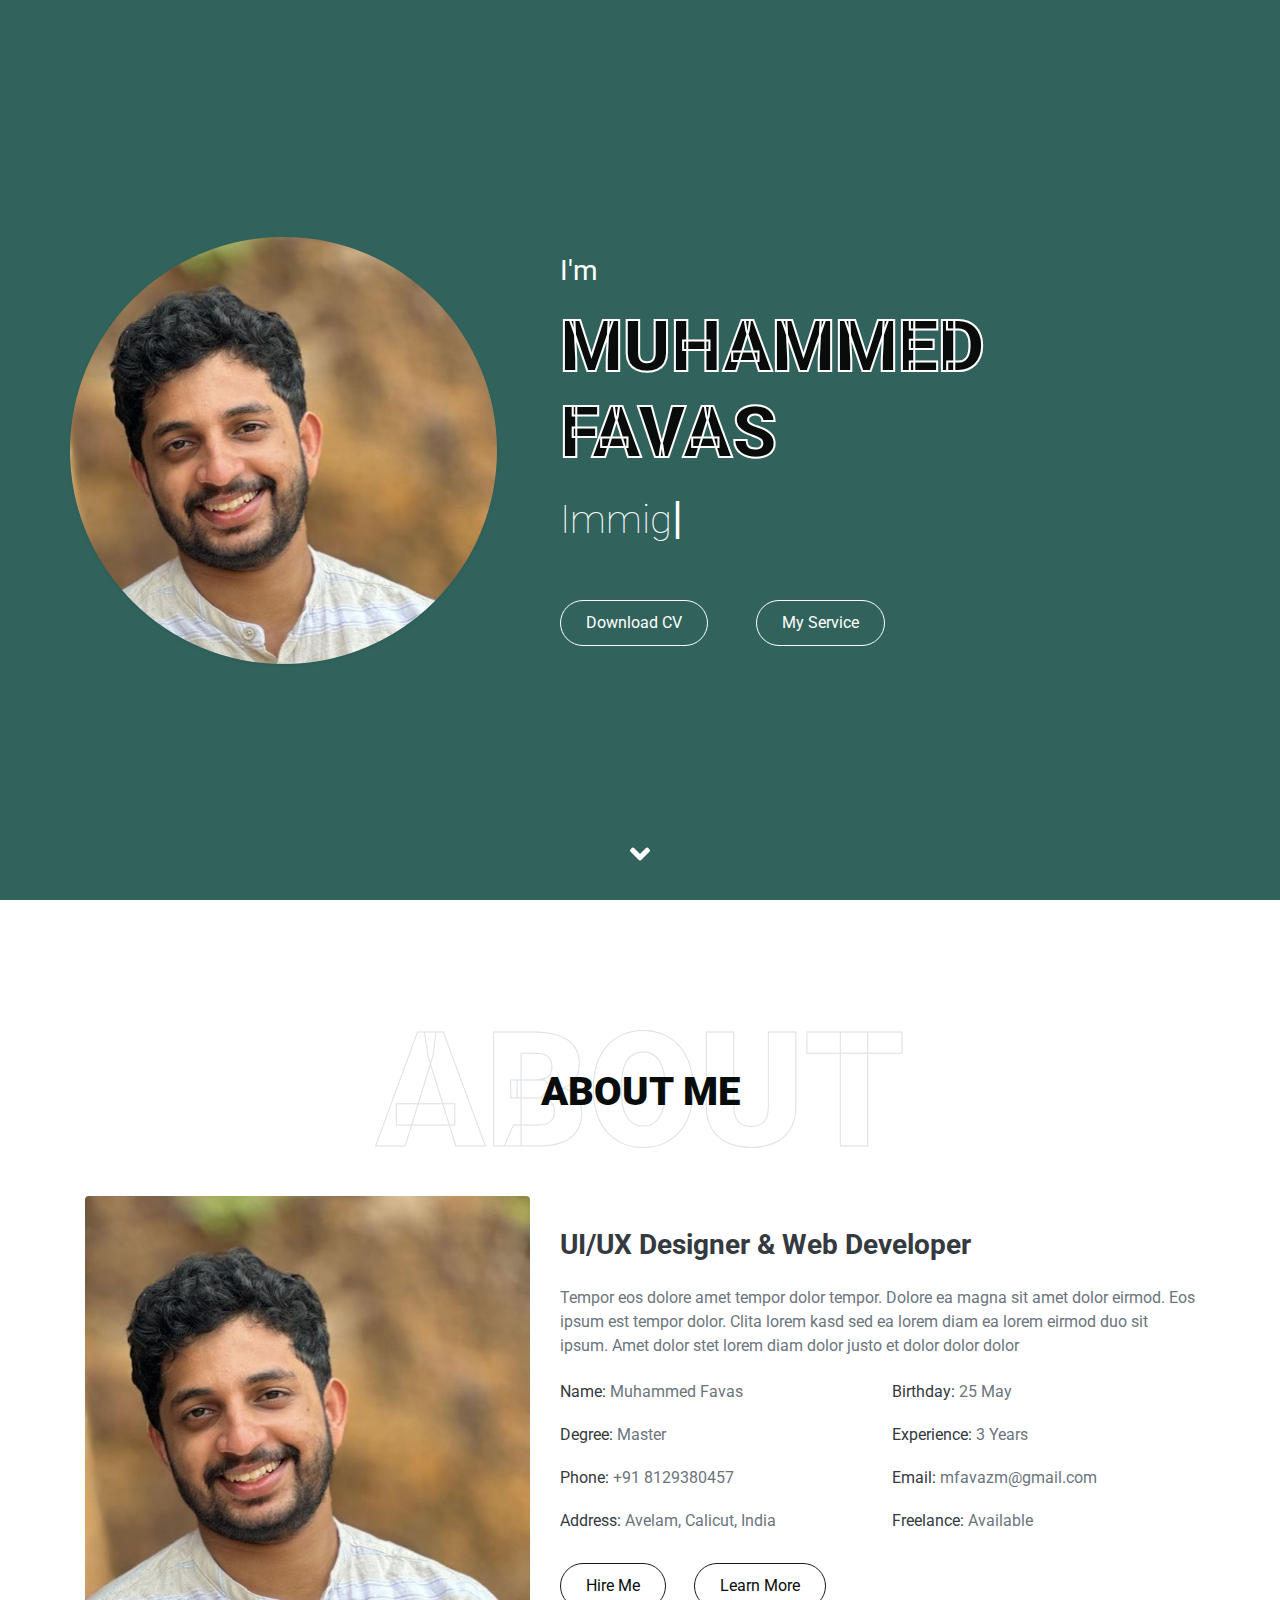
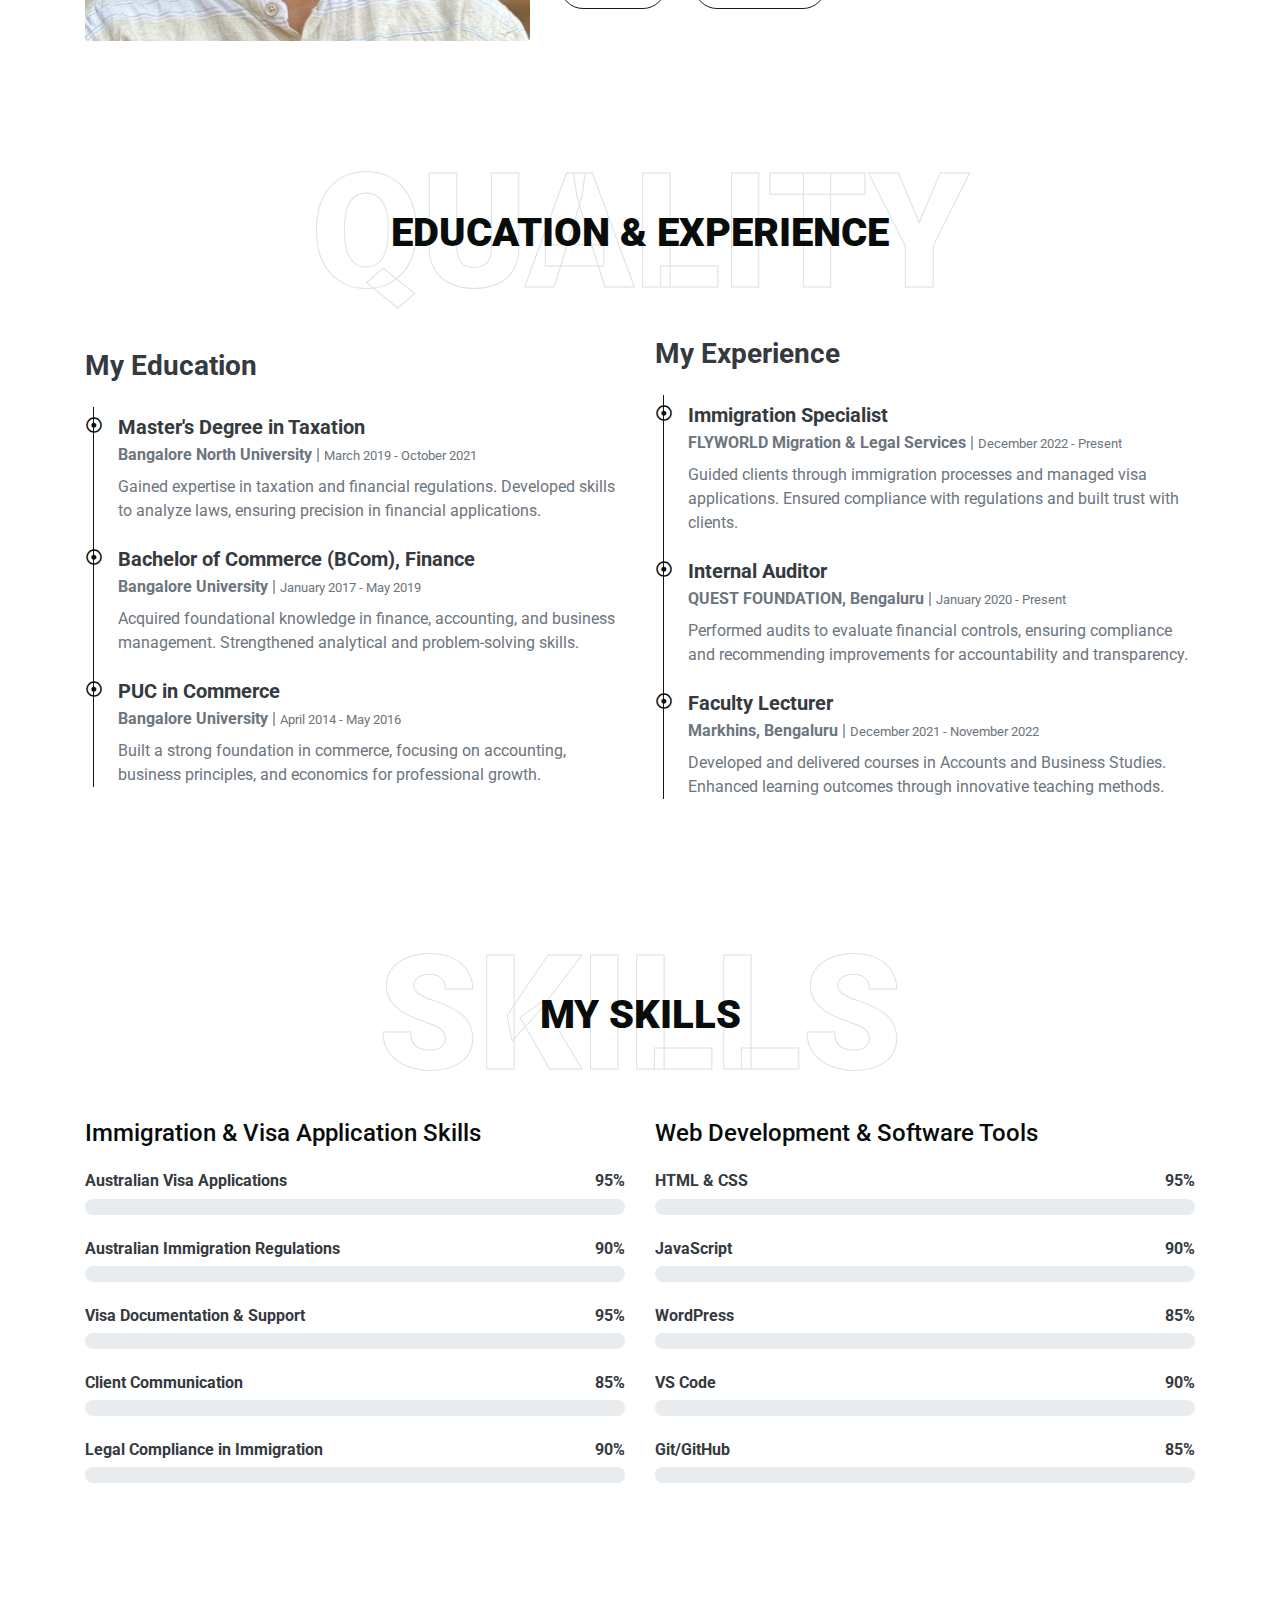
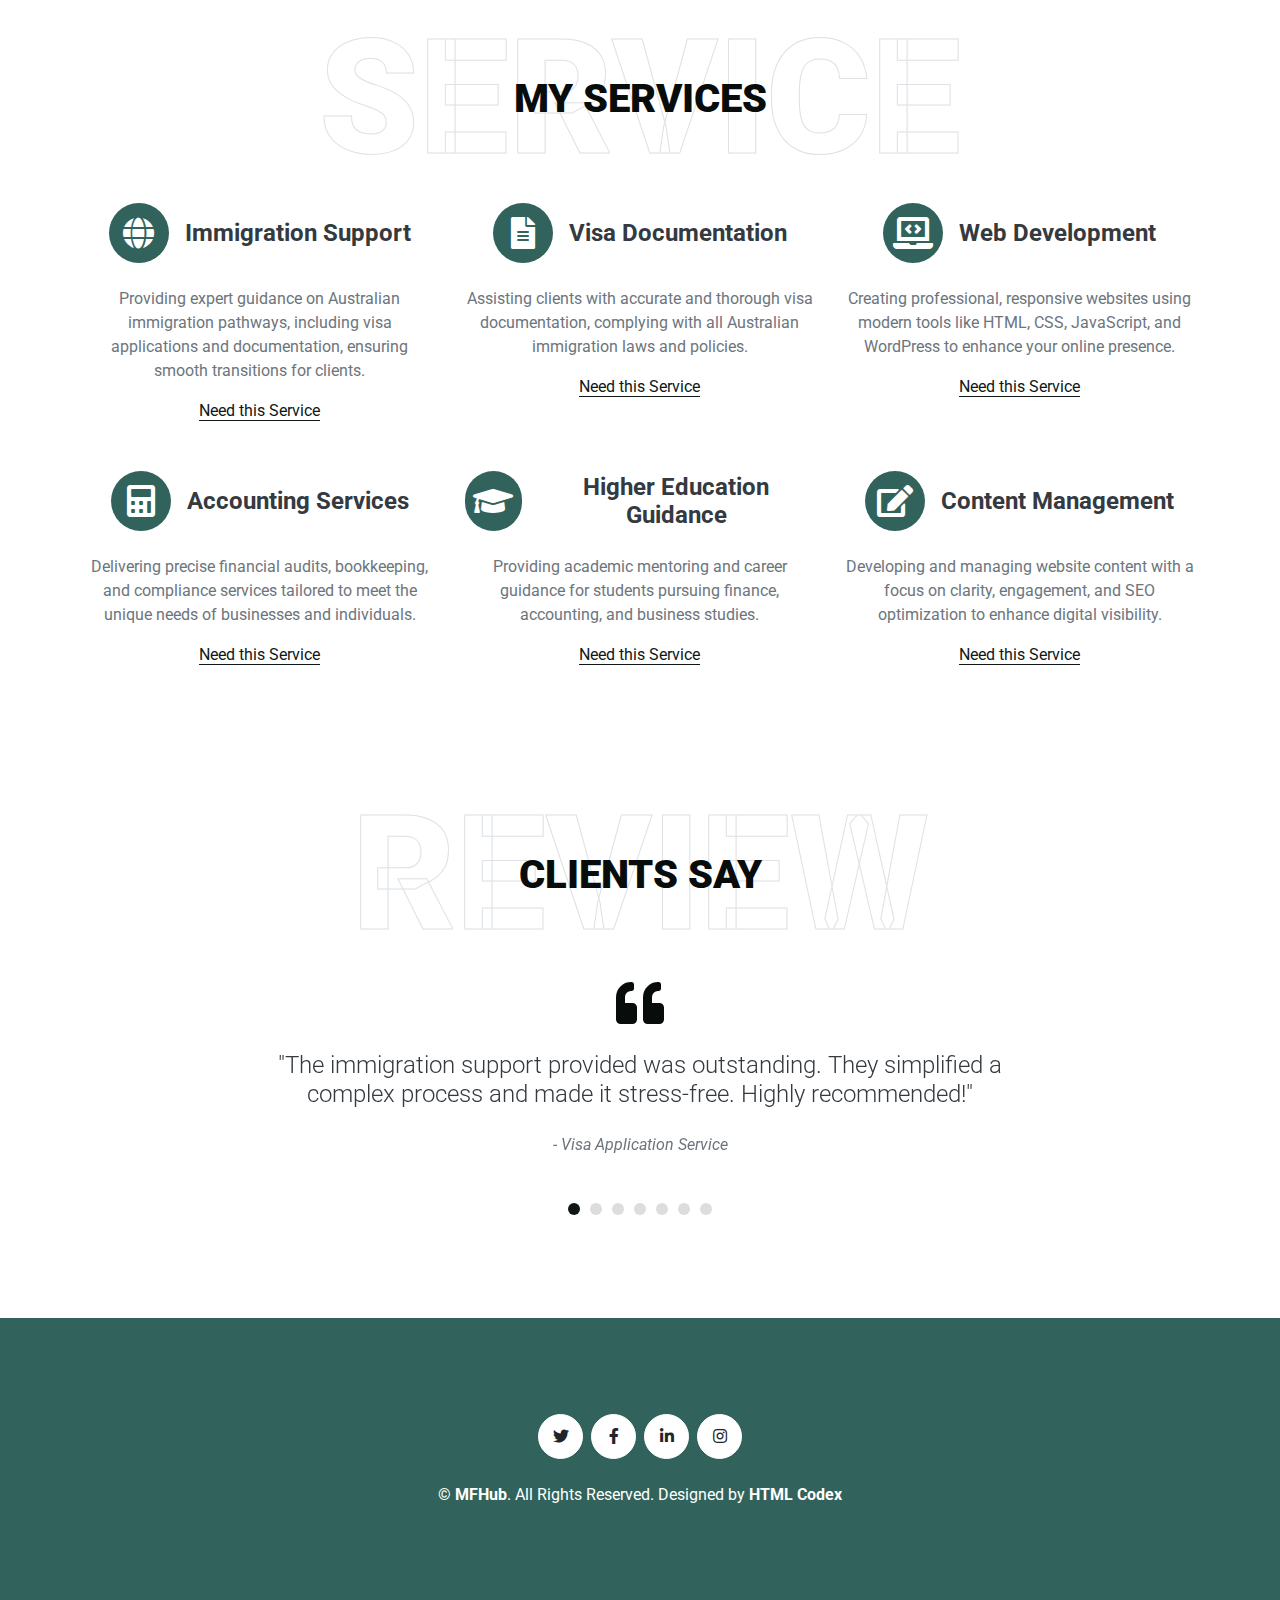
==== commit 2eb28544: "service" ====
--- a/index.html
+++ b/index.html
@@ -42,11 +42,11 @@
                 <a href="#home" class="nav-item nav-link active">Home</a>
                 <a href="#about" class="nav-item nav-link">About</a>
                 <a href="#qualification" class="nav-item nav-link">Quality</a>
-                <!-- <a href="#skill" class="nav-item nav-link">Skill</a>
+                <a href="#skill" class="nav-item nav-link">Skill</a>
                 <a href="#service" class="nav-item nav-link">Service</a>
-                <a href="#portfolio" class="nav-item nav-link">Portfolio</a>
+                <!-- <a href="#portfolio" class="nav-item nav-link">Portfolio</a>-->
                 <a href="#testimonial" class="nav-item nav-link">Review</a>
-                <a href="#blog" class="nav-item nav-link">Blog</a>
+               <!-- <a href="#blog" class="nav-item nav-link">Blog</a>
                 <a href="#contact" class="nav-item nav-link">Contact</a>-->
             </div>
             <a href="" class="btn btn-outline-primary d-none d-lg-block">Hire Me</a>
@@ -91,8 +91,8 @@
                         <a href="/Muhammed Favas CV.pdf" class="btn btn-outline-light mr-5" download>Download CV</a>
                         
                         <!-- Replace video button with a 'View Portfolio' button -->
-                        <a href="#portfolio" class="btn btn-outline-light">
-                            View Portfolio
+                        <a href="#service" class="btn btn-outline-light">
+                           My Service
                         </a>
                        
                     </div>
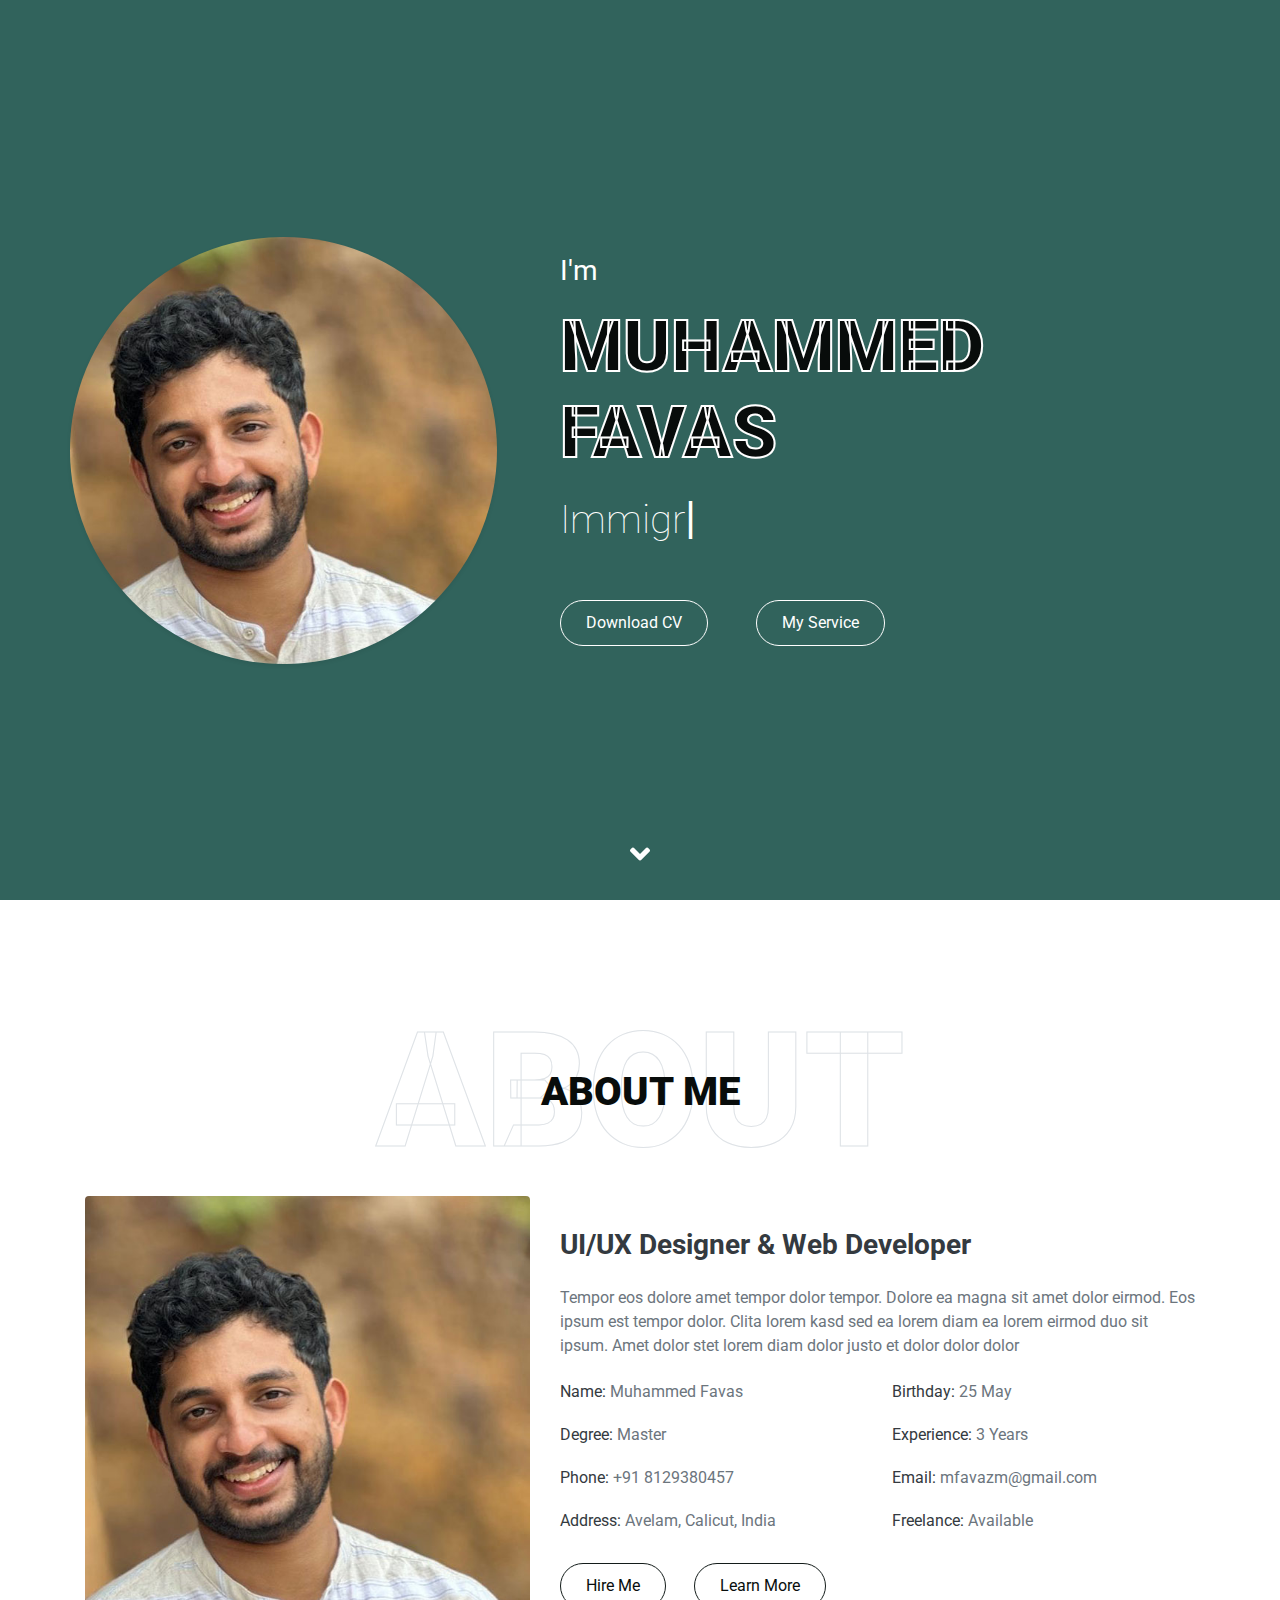
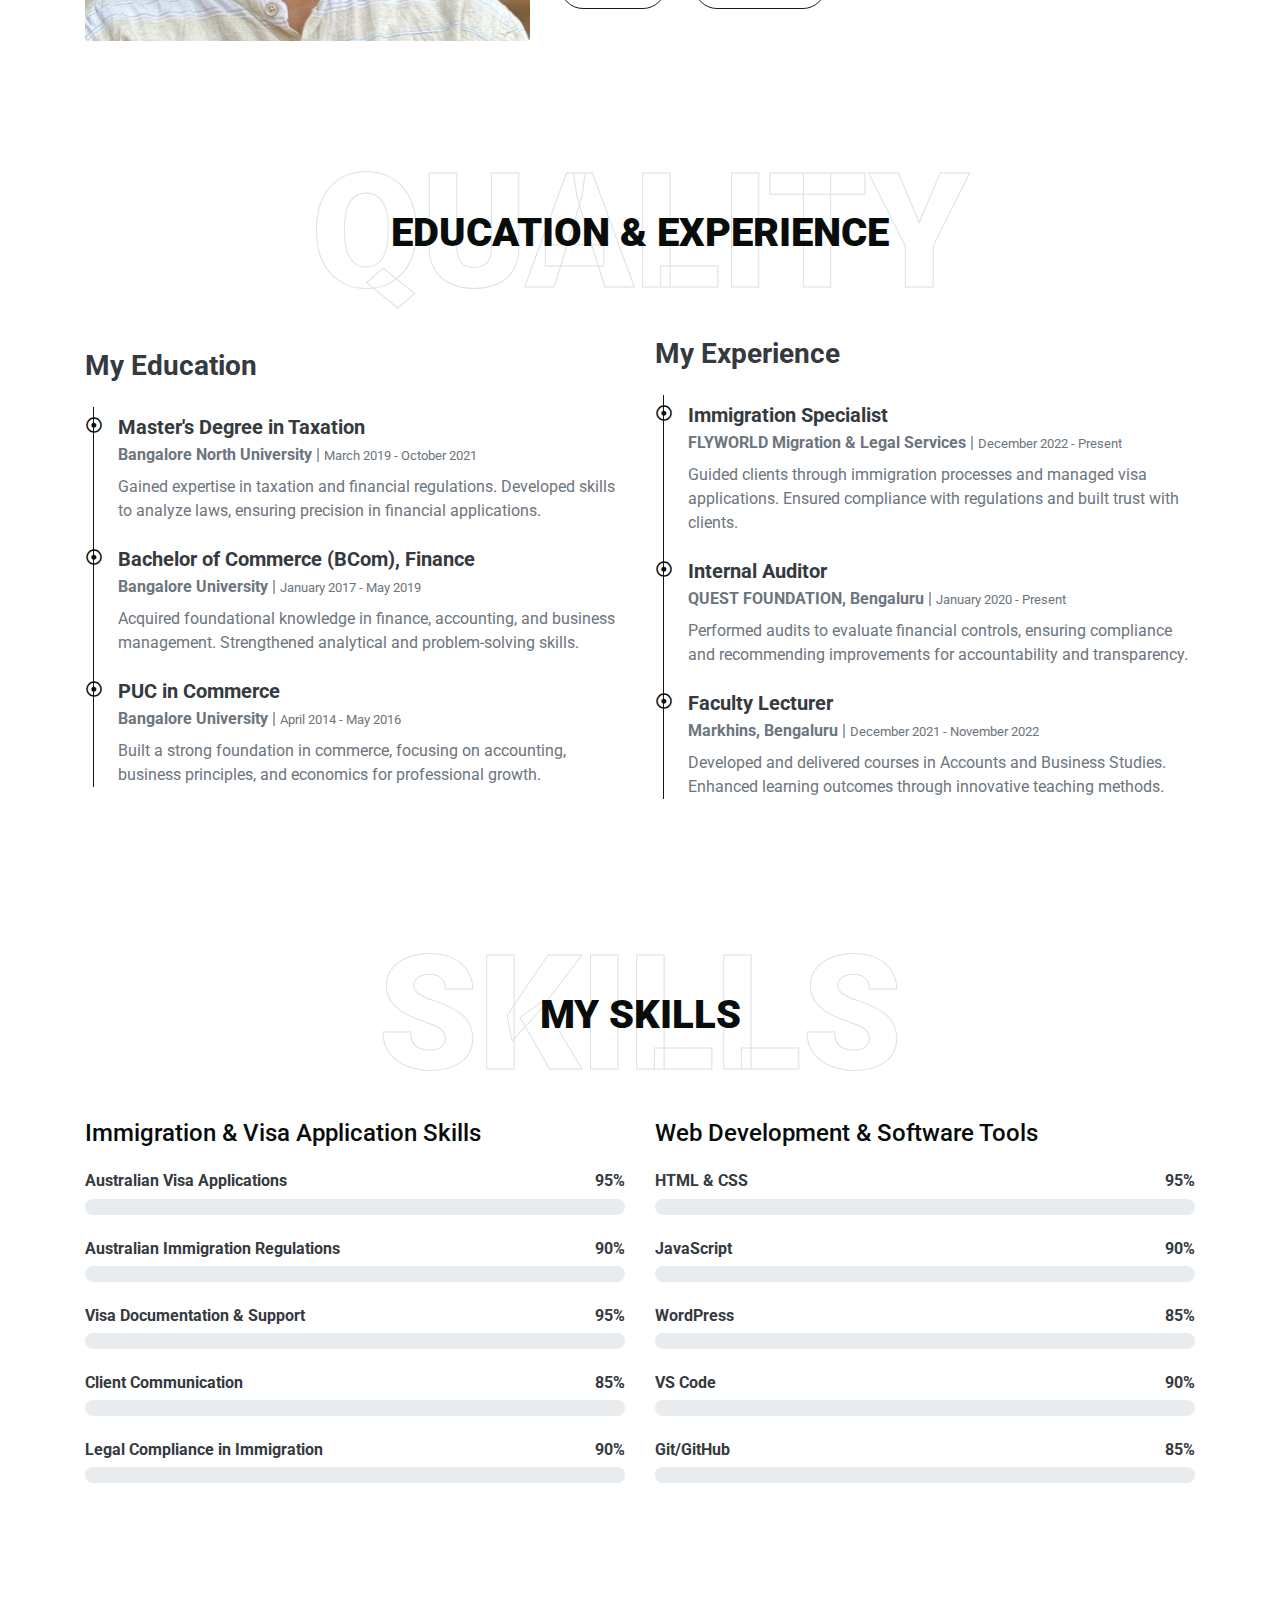
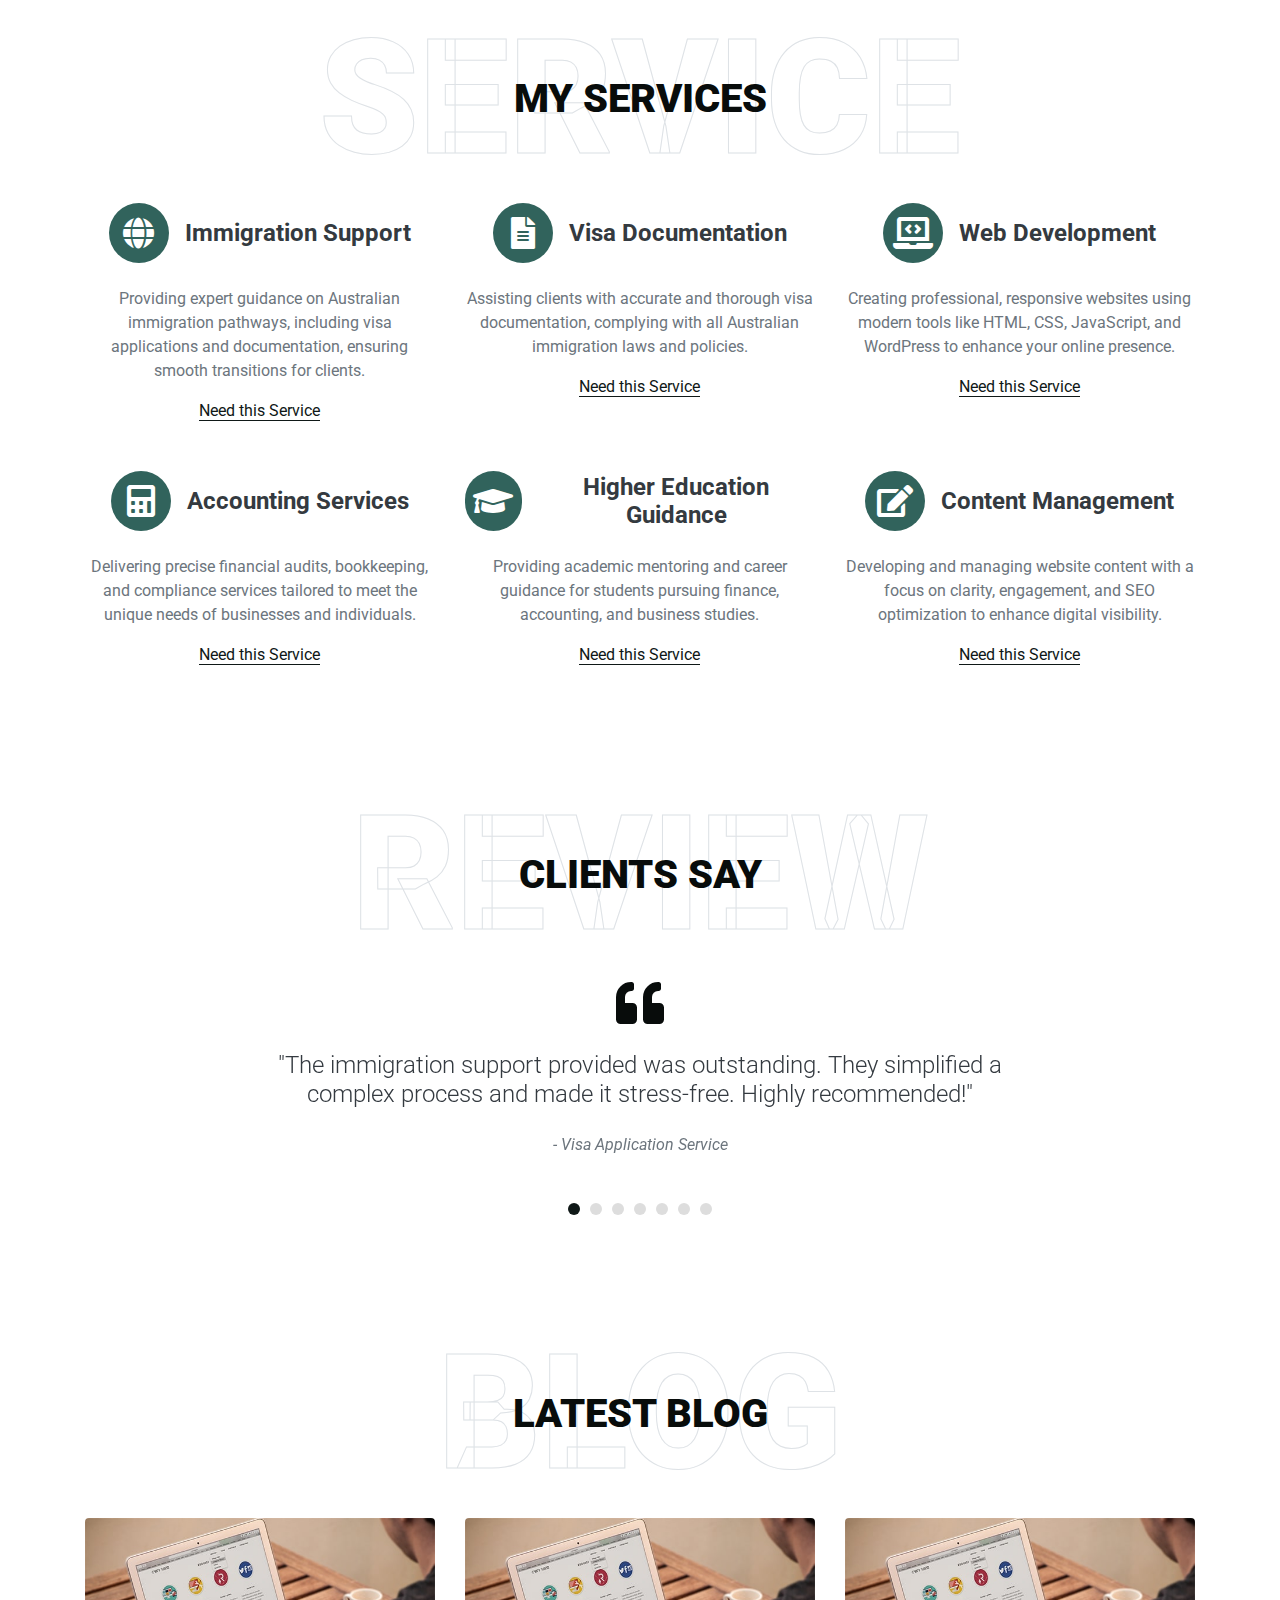
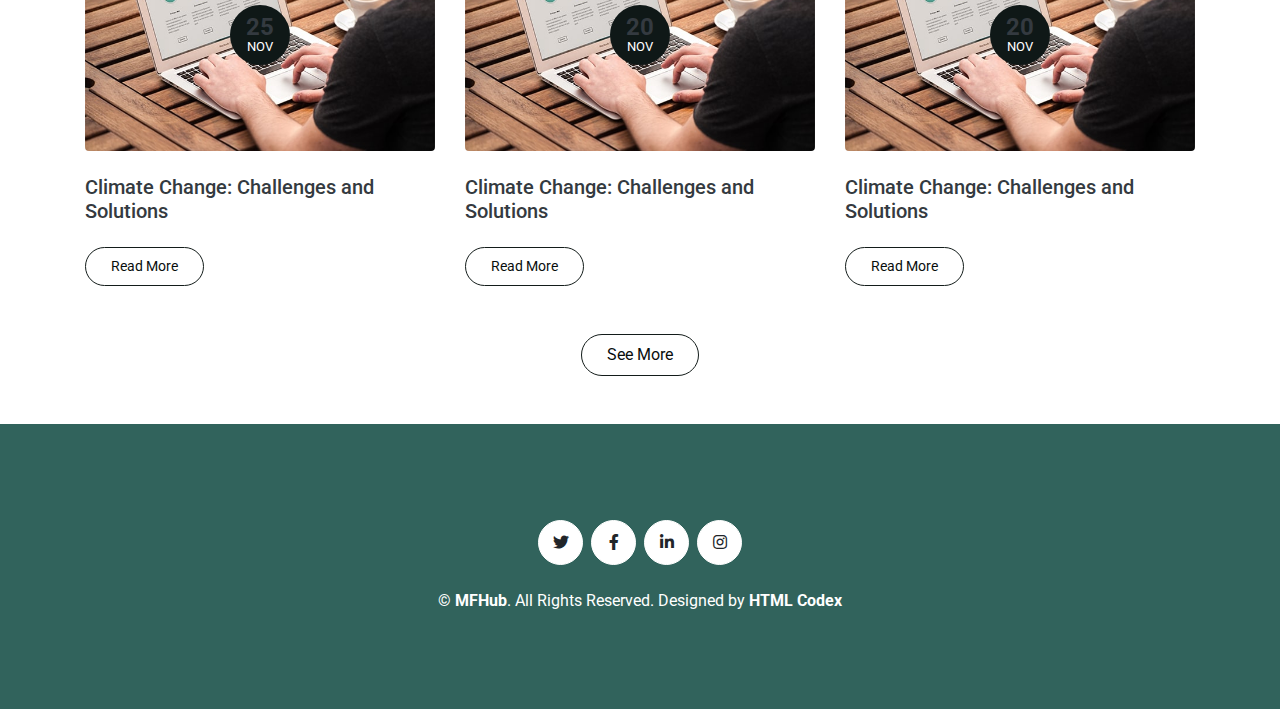
==== commit b1249a5d: "remove blog" ====
--- a/index.html
+++ b/index.html
@@ -46,10 +46,10 @@
                 <a href="#service" class="nav-item nav-link">Service</a>
                 <!-- <a href="#portfolio" class="nav-item nav-link">Portfolio</a>-->
                 <a href="#testimonial" class="nav-item nav-link">Review</a>
-               <!-- <a href="#blog" class="nav-item nav-link">Blog</a>
-                <a href="#contact" class="nav-item nav-link">Contact</a>-->
-            </div>
-            <a href="" class="btn btn-outline-primary d-none d-lg-block">Hire Me</a>
+                <a href="#blog" class="nav-item nav-link">Blog</a>
+               <!--   <a href="#contact" class="nav-item nav-link">Contact</a>-->
+            </div>
+            <a href="https://wa.me/91918129380457" class="btn btn-outline-primary d-none d-lg-block">Hire Me</a>
         </div>
     </nav>
     <!-- Navbar End -->
@@ -559,50 +559,49 @@
     <!-- Testimonial End -->
 
 
-    <!-- Blog Start 
-    <div class="container-fluid pt-5" id="blog">
-        <div class="container">
-            <div class="position-relative d-flex align-items-center justify-content-center">
-                <h1 class="display-1 text-uppercase text-white" style="-webkit-text-stroke: 1px #dee2e6;">Blog</h1>
-                <h1 class="position-absolute text-uppercase text-primary">Latest Blog</h1>
-            </div>
-            <div class="row">
-                <div class="col-lg-4 mb-5">
-                    <div class="position-relative mb-4">
-                        <img class="img-fluid rounded w-100" src="img/blog-1.jpg" alt="">
-                        <div class="blog-date">
-                            <h4 class="font-weight-bold mb-n1">01</h4>
-                            <small class="text-white text-uppercase">Jan</small>
-                        </div>
-                    </div>
-                    <h5 class="font-weight-medium mb-4">Rebum lorem no eos ut ipsum diam tempor sed rebum elitr ipsum</h5>
-                    <a class="btn btn-sm btn-outline-primary py-2" href="">Read More</a>
-                </div>
-                <div class="col-lg-4 mb-5">
-                    <div class="position-relative mb-4">
-                        <img class="img-fluid rounded w-100" src="img/blog-2.jpg" alt="">
-                        <div class="blog-date">
-                            <h4 class="font-weight-bold mb-n1">01</h4>
-                            <small class="text-white text-uppercase">Jan</small>
-                        </div>
-                    </div>
-                    <h5 class="font-weight-medium mb-4">Rebum lorem no eos ut ipsum diam tempor sed rebum elitr ipsum</h5>
-                    <a class="btn btn-sm btn-outline-primary py-2" href="">Read More</a>
-                </div>
-                <div class="col-lg-4 mb-5">
-                    <div class="position-relative mb-4">
-                        <img class="img-fluid rounded w-100" src="img/blog-3.jpg" alt="">
-                        <div class="blog-date">
-                            <h4 class="font-weight-bold mb-n1">01</h4>
-                            <small class="text-white text-uppercase">Jan</small>
-                        </div>
-                    </div>
-                    <h5 class="font-weight-medium mb-4">Rebum lorem no eos ut ipsum diam tempor sed rebum elitr ipsum</h5>
-                    <a class="btn btn-sm btn-outline-primary py-2" href="">Read More</a>
-                </div>
-            </div>
-        </div>
-    </div>
+    <!-- Blog Start -->
+    <!-- Full-Screen Blog Modal -->
+<!-- Blog Section -->
+<div class="container-fluid pt-5" id="blog">
+    <div class="container">
+        <div class="position-relative d-flex align-items-center justify-content-center">
+            <h1 class="display-1 text-uppercase text-white" style="-webkit-text-stroke: 1px #dee2e6;">Blog</h1>
+            <h1 class="position-absolute text-uppercase text-primary">Latest Blog</h1>
+        </div>
+        <div class="row" id="blog-container">
+            <!-- Blog content will be dynamically injected here -->
+        </div>
+    </div>
+</div>
+
+
+
+<!-- Full-Screen Blog Modal -->
+<div class="modal fade" id="blogModal" tabindex="-1" role="dialog" aria-labelledby="blogModalLabel" aria-hidden="true">
+    <div class="modal-dialog modal-dialog-centered modal-lg" role="document">
+        <div class="modal-content">
+            <div class="modal-header">
+                <!-- Date for the blog post, on the first line -->
+                <h5 id="blogModalDate" class="modal-date text-muted mb-2" style="display:block;"></h5>
+                <!-- Title for the blog post, on the second line -->
+                <h5 id="blogModalTitle" class="modal-title mb-2" style="display:block;"></h5>
+                <button type="button" class="close" data-dismiss="modal" aria-label="Close">
+                    <span aria-hidden="true">&times;</span>
+                </button>
+            </div>
+            <div class="modal-body">
+                <img id="blogModalImage" src="" class="img-fluid rounded mb-3" alt="Blog Image">
+                <p id="blogModalContent"></p>
+            </div>
+            <div class="modal-footer">
+                <button type="button" class="btn btn-primary" data-dismiss="modal">Back to Home</button>
+            </div>
+        </div>
+    </div>
+</div>
+
+
+
     <!-- Blog End -->
 
 
--- a/css/style.css
+++ b/css/style.css
@@ -9984,3 +9984,41 @@
 }
 
 
+.modal-content {
+  max-height: 90vh;
+  overflow-y: auto;
+}
+
+.modal-body img {
+  max-width: 100%;
+  height: auto;
+}
+.modal-header {
+  padding-bottom: 0.5rem; /* Ensure there's some space between the header and body */
+}
+
+#blogModalDate {
+  font-size: 1.1rem;
+  color: #6c757d; /* Grey color for the date */
+}
+
+#blogModalTitle {
+  font-size: 1.5rem;
+  font-weight: bold;
+}
+/* Apply styles to the active navbar link */
+.navbar .nav-item.active {
+  background-color: #000; /* Black background */
+  color: #fff !important; /* White text */
+  font-weight: bold; /* Optional: Make it bold */
+}
+
+/* Optional: Hover effect on active tab */
+.navbar .nav-item.active:hover {
+  background-color: #333; /* Slightly lighter black background on hover */
+  color: #fff !important; /* Ensure text stays white */
+}
+html {
+  scroll-behavior: smooth;
+}
+
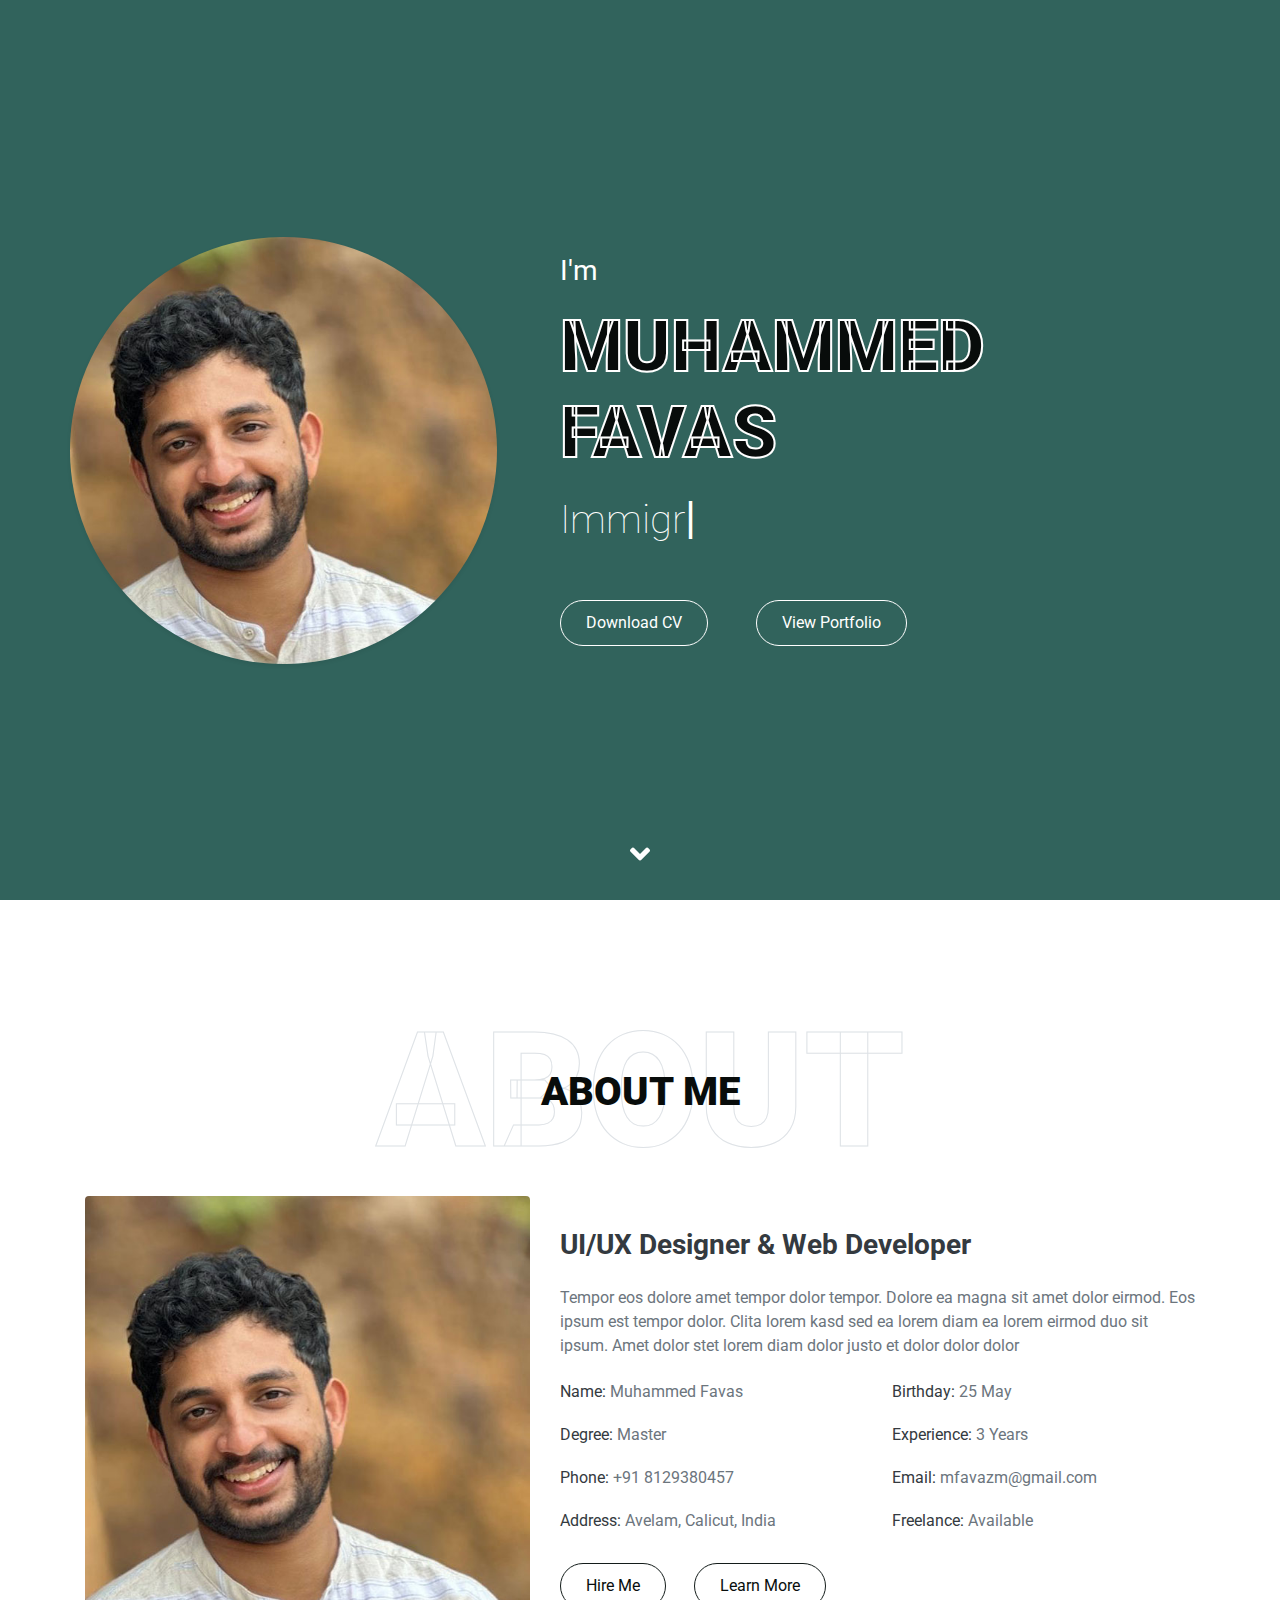
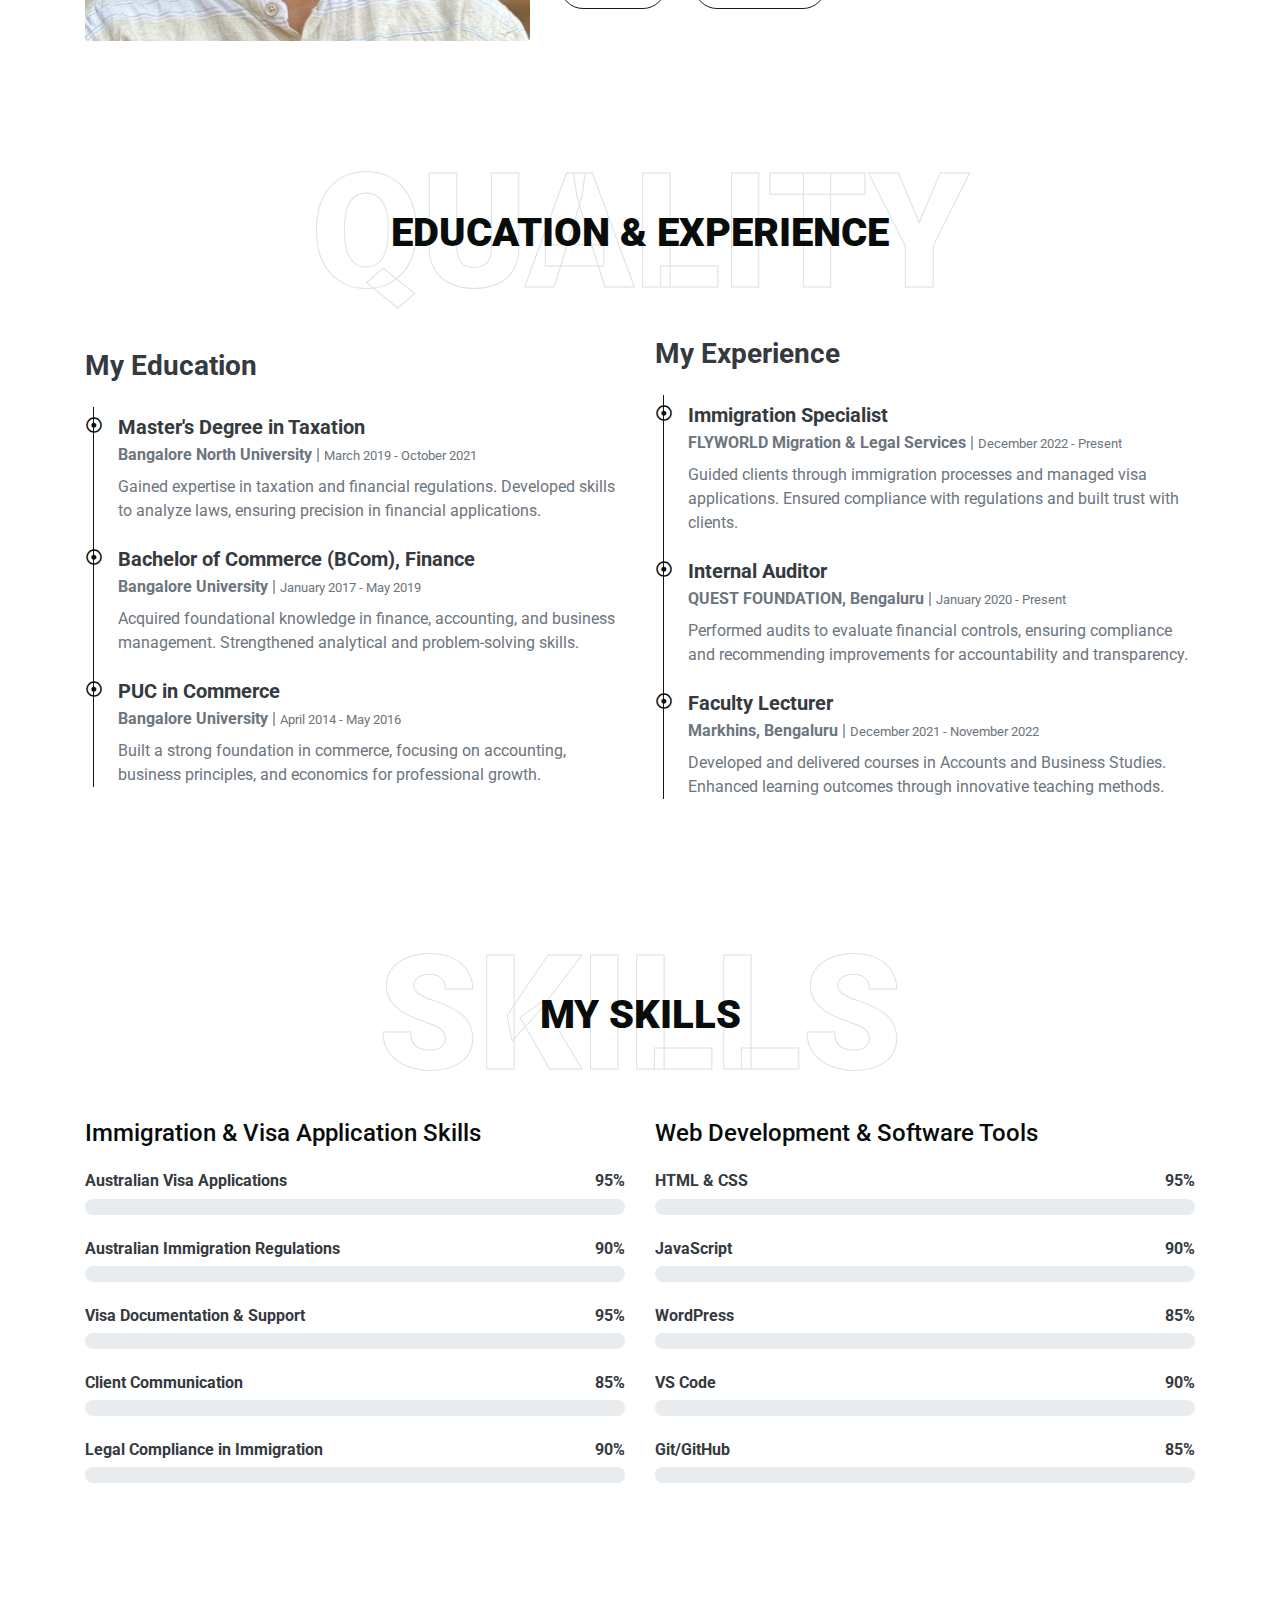
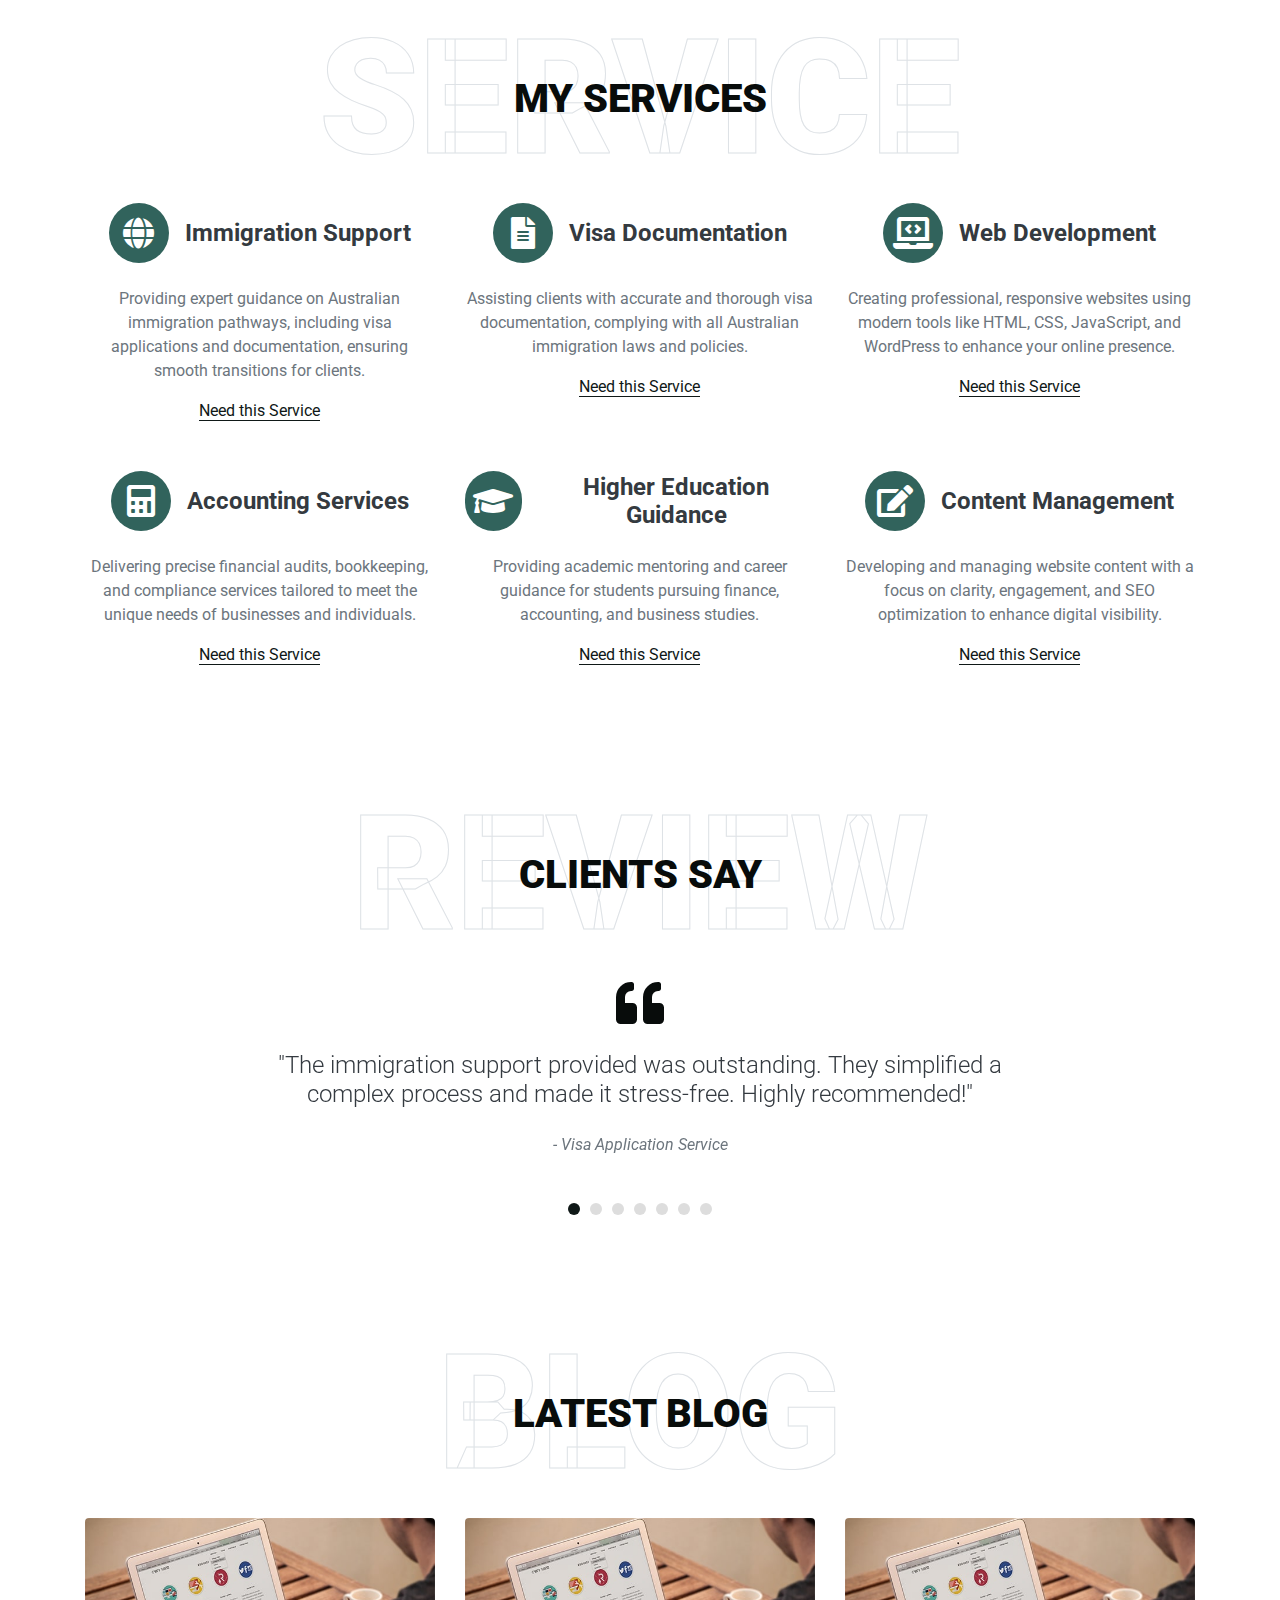
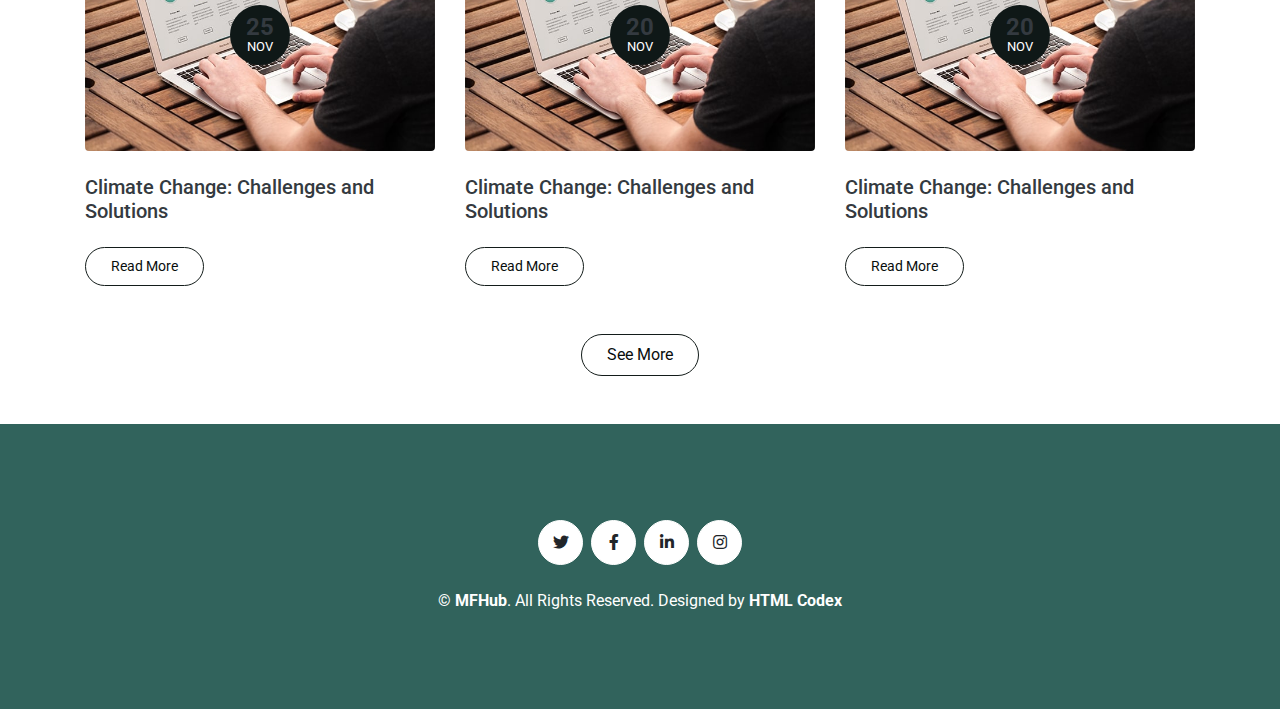
==== commit 0f87867e: "Revert "service"" ====
--- a/index.html
+++ b/index.html
@@ -91,8 +91,8 @@
                         <a href="/Muhammed Favas CV.pdf" class="btn btn-outline-light mr-5" download>Download CV</a>
                         
                         <!-- Replace video button with a 'View Portfolio' button -->
-                        <a href="#service" class="btn btn-outline-light">
-                           My Service
+                        <a href="#portfolio" class="btn btn-outline-light">
+                            View Portfolio
                         </a>
                        
                     </div>
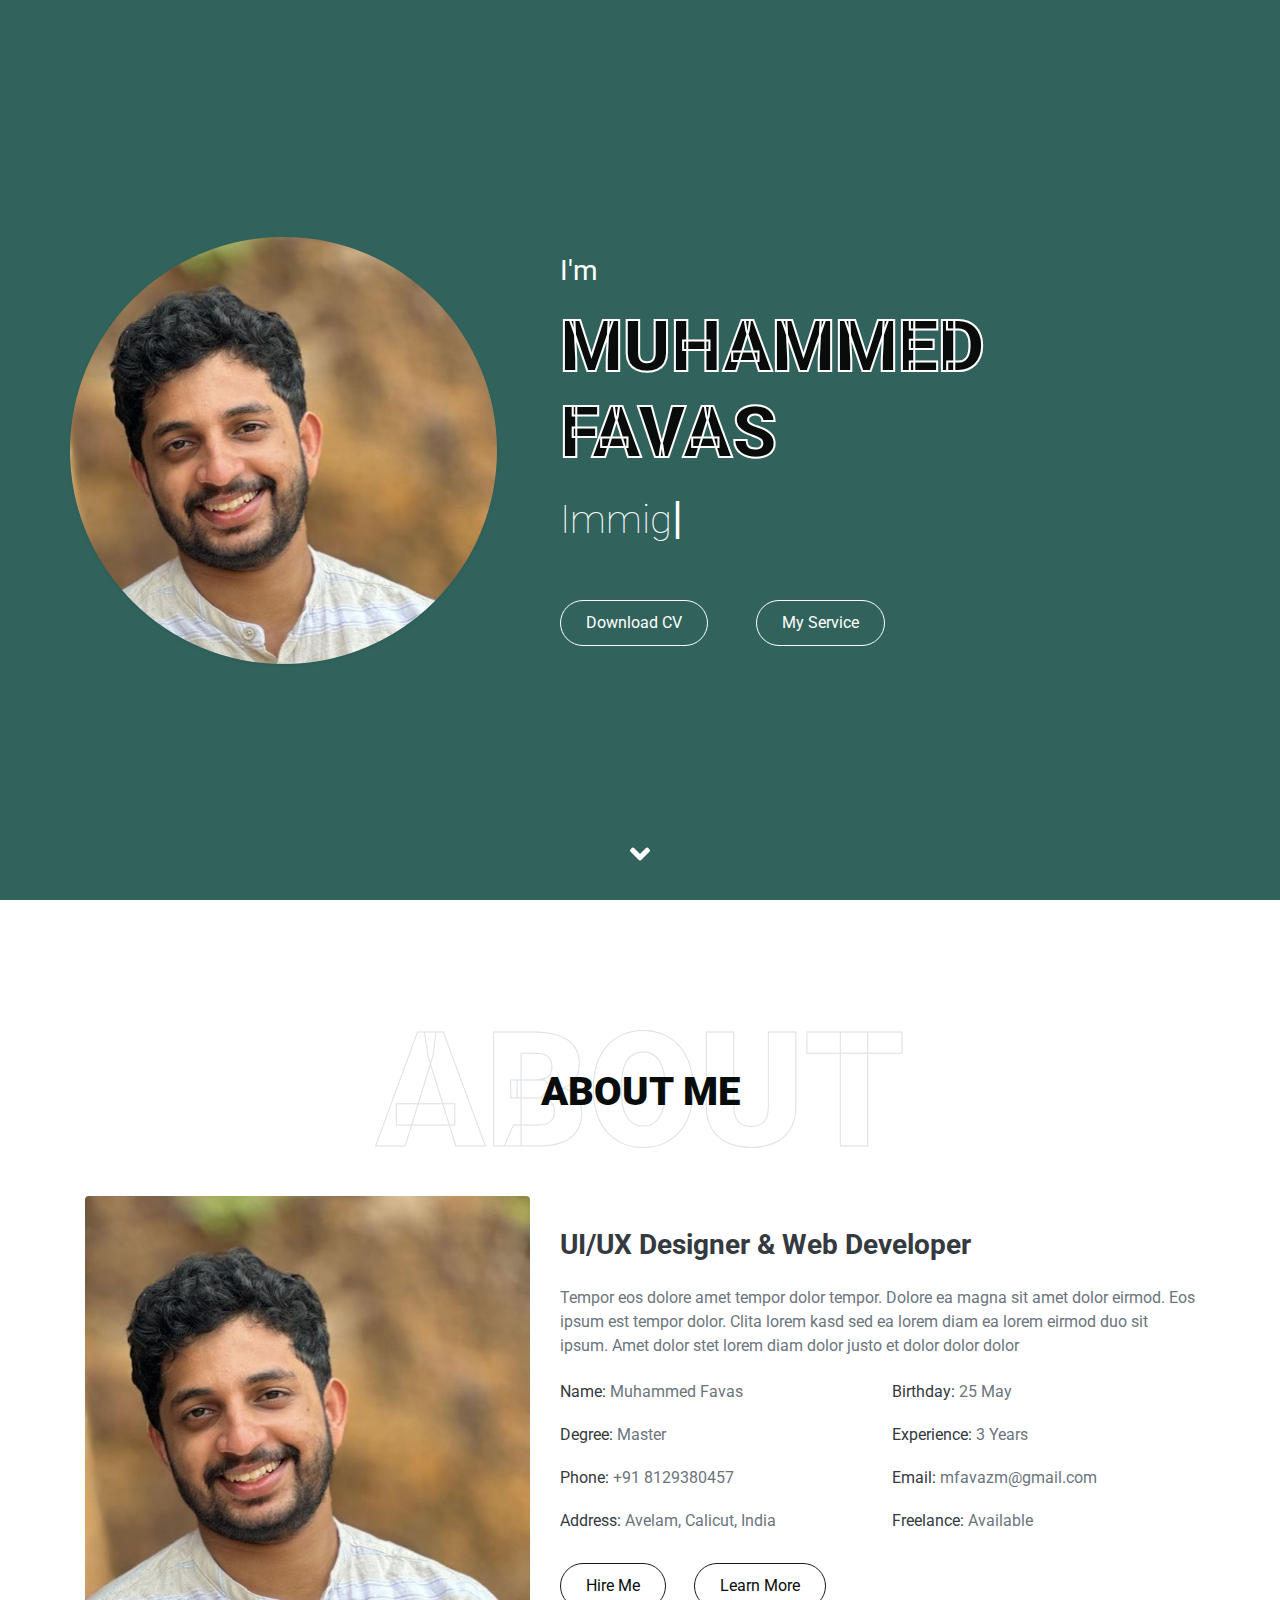
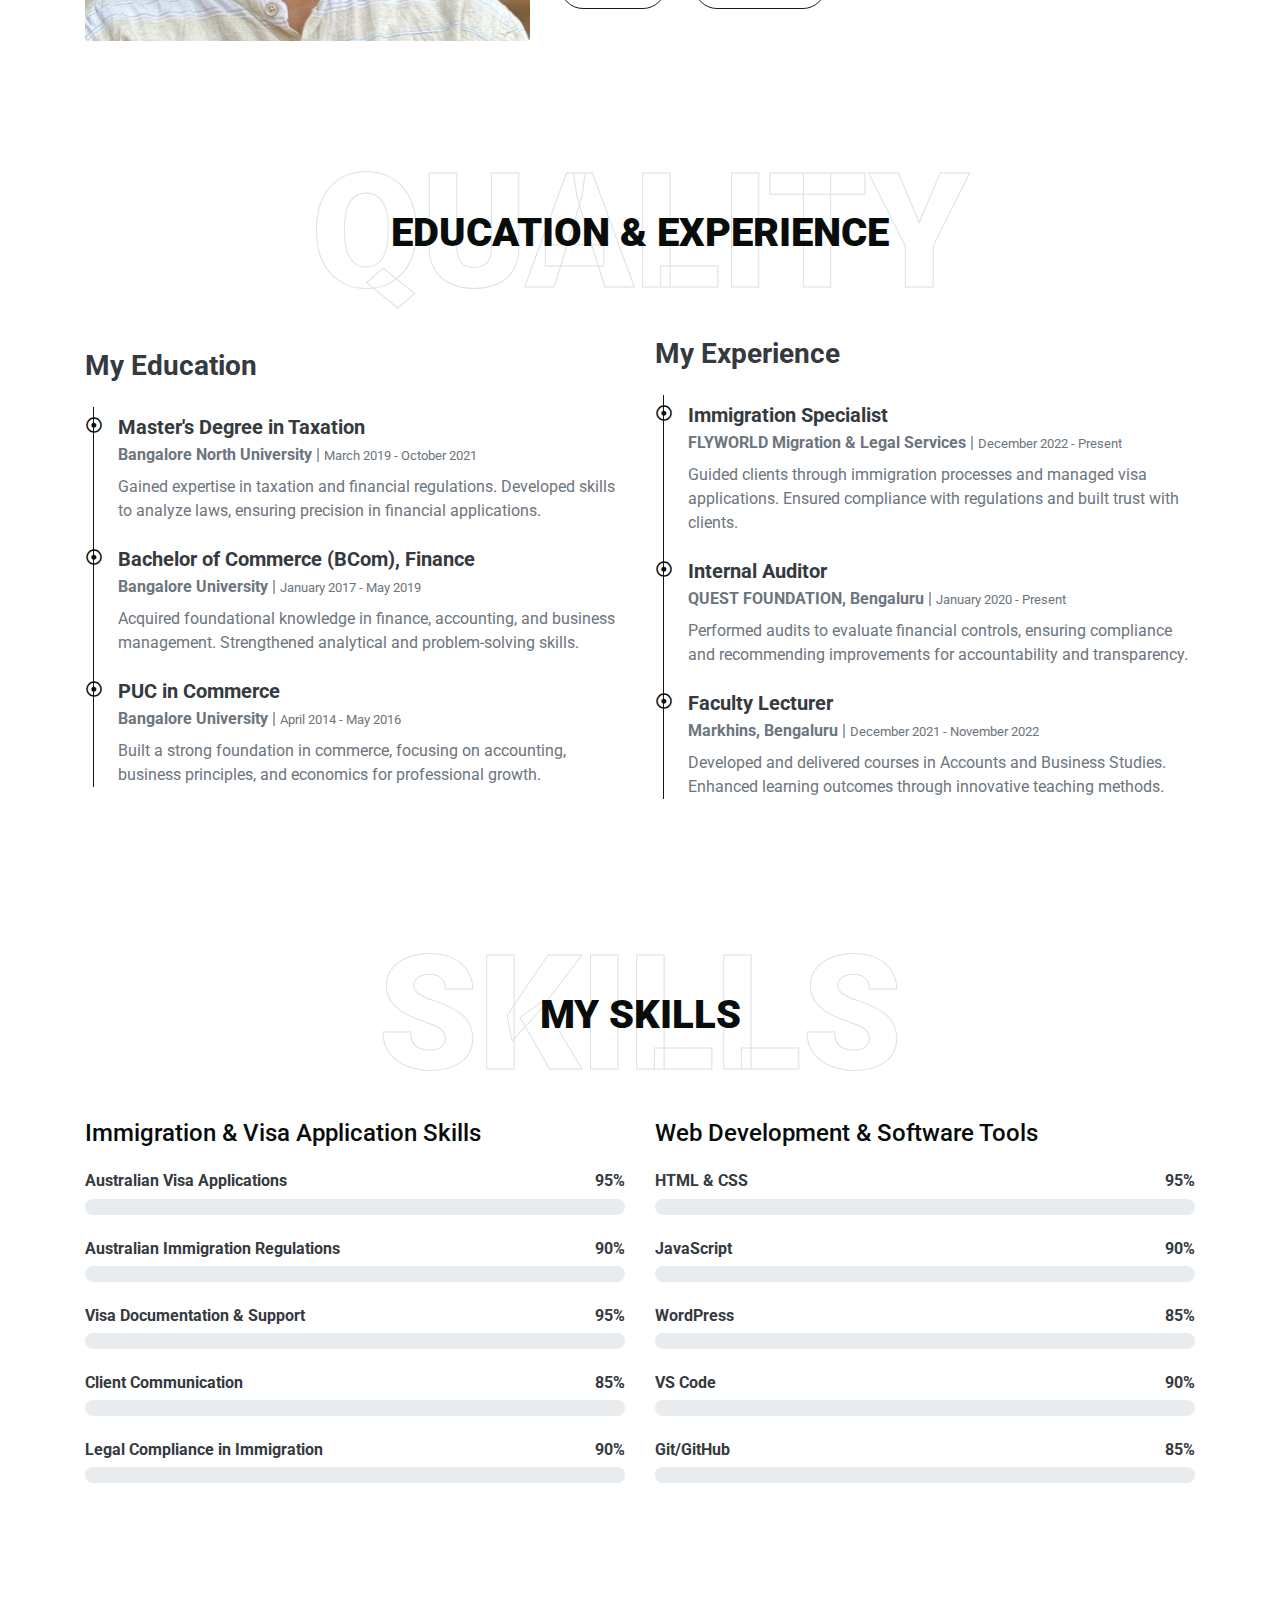
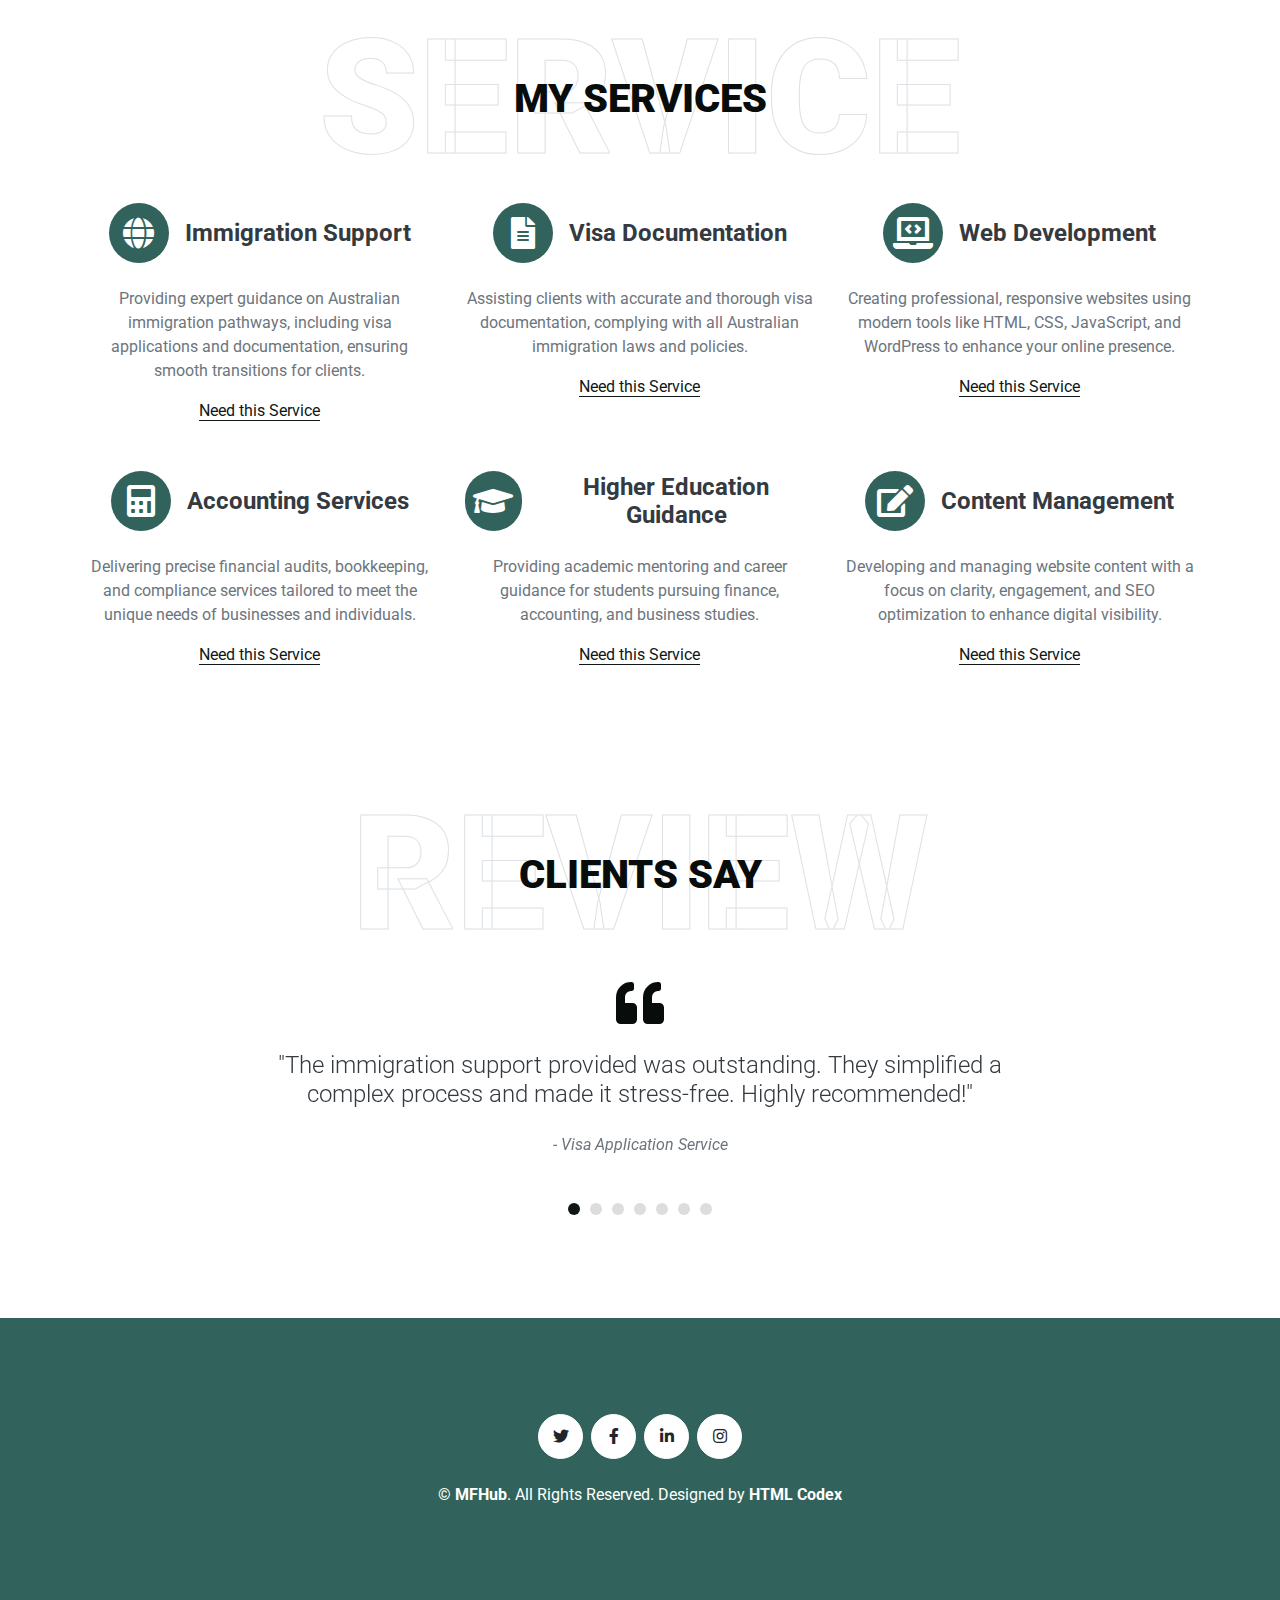
==== commit 74ed904f: "old model with out blog" ====
--- a/index.html
+++ b/index.html
@@ -46,10 +46,10 @@
                 <a href="#service" class="nav-item nav-link">Service</a>
                 <!-- <a href="#portfolio" class="nav-item nav-link">Portfolio</a>-->
                 <a href="#testimonial" class="nav-item nav-link">Review</a>
-                <a href="#blog" class="nav-item nav-link">Blog</a>
-               <!--   <a href="#contact" class="nav-item nav-link">Contact</a>-->
-            </div>
-            <a href="https://wa.me/91918129380457" class="btn btn-outline-primary d-none d-lg-block">Hire Me</a>
+               <!-- <a href="#blog" class="nav-item nav-link">Blog</a>
+                <a href="#contact" class="nav-item nav-link">Contact</a>-->
+            </div>
+            <a href="" class="btn btn-outline-primary d-none d-lg-block">Hire Me</a>
         </div>
     </nav>
     <!-- Navbar End -->
@@ -91,8 +91,8 @@
                         <a href="/Muhammed Favas CV.pdf" class="btn btn-outline-light mr-5" download>Download CV</a>
                         
                         <!-- Replace video button with a 'View Portfolio' button -->
-                        <a href="#portfolio" class="btn btn-outline-light">
-                            View Portfolio
+                        <a href="#service" class="btn btn-outline-light">
+                           My Service
                         </a>
                        
                     </div>
@@ -559,49 +559,50 @@
     <!-- Testimonial End -->
 
 
-    <!-- Blog Start -->
-    <!-- Full-Screen Blog Modal -->
-<!-- Blog Section -->
-<div class="container-fluid pt-5" id="blog">
-    <div class="container">
-        <div class="position-relative d-flex align-items-center justify-content-center">
-            <h1 class="display-1 text-uppercase text-white" style="-webkit-text-stroke: 1px #dee2e6;">Blog</h1>
-            <h1 class="position-absolute text-uppercase text-primary">Latest Blog</h1>
-        </div>
-        <div class="row" id="blog-container">
-            <!-- Blog content will be dynamically injected here -->
-        </div>
-    </div>
-</div>
-
-
-
-<!-- Full-Screen Blog Modal -->
-<div class="modal fade" id="blogModal" tabindex="-1" role="dialog" aria-labelledby="blogModalLabel" aria-hidden="true">
-    <div class="modal-dialog modal-dialog-centered modal-lg" role="document">
-        <div class="modal-content">
-            <div class="modal-header">
-                <!-- Date for the blog post, on the first line -->
-                <h5 id="blogModalDate" class="modal-date text-muted mb-2" style="display:block;"></h5>
-                <!-- Title for the blog post, on the second line -->
-                <h5 id="blogModalTitle" class="modal-title mb-2" style="display:block;"></h5>
-                <button type="button" class="close" data-dismiss="modal" aria-label="Close">
-                    <span aria-hidden="true">&times;</span>
-                </button>
-            </div>
-            <div class="modal-body">
-                <img id="blogModalImage" src="" class="img-fluid rounded mb-3" alt="Blog Image">
-                <p id="blogModalContent"></p>
-            </div>
-            <div class="modal-footer">
-                <button type="button" class="btn btn-primary" data-dismiss="modal">Back to Home</button>
-            </div>
-        </div>
-    </div>
-</div>
-
-
-
+    <!-- Blog Start 
+    <div class="container-fluid pt-5" id="blog">
+        <div class="container">
+            <div class="position-relative d-flex align-items-center justify-content-center">
+                <h1 class="display-1 text-uppercase text-white" style="-webkit-text-stroke: 1px #dee2e6;">Blog</h1>
+                <h1 class="position-absolute text-uppercase text-primary">Latest Blog</h1>
+            </div>
+            <div class="row">
+                <div class="col-lg-4 mb-5">
+                    <div class="position-relative mb-4">
+                        <img class="img-fluid rounded w-100" src="img/blog-1.jpg" alt="">
+                        <div class="blog-date">
+                            <h4 class="font-weight-bold mb-n1">01</h4>
+                            <small class="text-white text-uppercase">Jan</small>
+                        </div>
+                    </div>
+                    <h5 class="font-weight-medium mb-4">Rebum lorem no eos ut ipsum diam tempor sed rebum elitr ipsum</h5>
+                    <a class="btn btn-sm btn-outline-primary py-2" href="">Read More</a>
+                </div>
+                <div class="col-lg-4 mb-5">
+                    <div class="position-relative mb-4">
+                        <img class="img-fluid rounded w-100" src="img/blog-2.jpg" alt="">
+                        <div class="blog-date">
+                            <h4 class="font-weight-bold mb-n1">01</h4>
+                            <small class="text-white text-uppercase">Jan</small>
+                        </div>
+                    </div>
+                    <h5 class="font-weight-medium mb-4">Rebum lorem no eos ut ipsum diam tempor sed rebum elitr ipsum</h5>
+                    <a class="btn btn-sm btn-outline-primary py-2" href="">Read More</a>
+                </div>
+                <div class="col-lg-4 mb-5">
+                    <div class="position-relative mb-4">
+                        <img class="img-fluid rounded w-100" src="img/blog-3.jpg" alt="">
+                        <div class="blog-date">
+                            <h4 class="font-weight-bold mb-n1">01</h4>
+                            <small class="text-white text-uppercase">Jan</small>
+                        </div>
+                    </div>
+                    <h5 class="font-weight-medium mb-4">Rebum lorem no eos ut ipsum diam tempor sed rebum elitr ipsum</h5>
+                    <a class="btn btn-sm btn-outline-primary py-2" href="">Read More</a>
+                </div>
+            </div>
+        </div>
+    </div>
     <!-- Blog End -->
 
 
--- a/css/style.css
+++ b/css/style.css
@@ -9984,41 +9984,3 @@
 }
 
 
-.modal-content {
-  max-height: 90vh;
-  overflow-y: auto;
-}
-
-.modal-body img {
-  max-width: 100%;
-  height: auto;
-}
-.modal-header {
-  padding-bottom: 0.5rem; /* Ensure there's some space between the header and body */
-}
-
-#blogModalDate {
-  font-size: 1.1rem;
-  color: #6c757d; /* Grey color for the date */
-}
-
-#blogModalTitle {
-  font-size: 1.5rem;
-  font-weight: bold;
-}
-/* Apply styles to the active navbar link */
-.navbar .nav-item.active {
-  background-color: #000; /* Black background */
-  color: #fff !important; /* White text */
-  font-weight: bold; /* Optional: Make it bold */
-}
-
-/* Optional: Hover effect on active tab */
-.navbar .nav-item.active:hover {
-  background-color: #333; /* Slightly lighter black background on hover */
-  color: #fff !important; /* Ensure text stays white */
-}
-html {
-  scroll-behavior: smooth;
-}
-
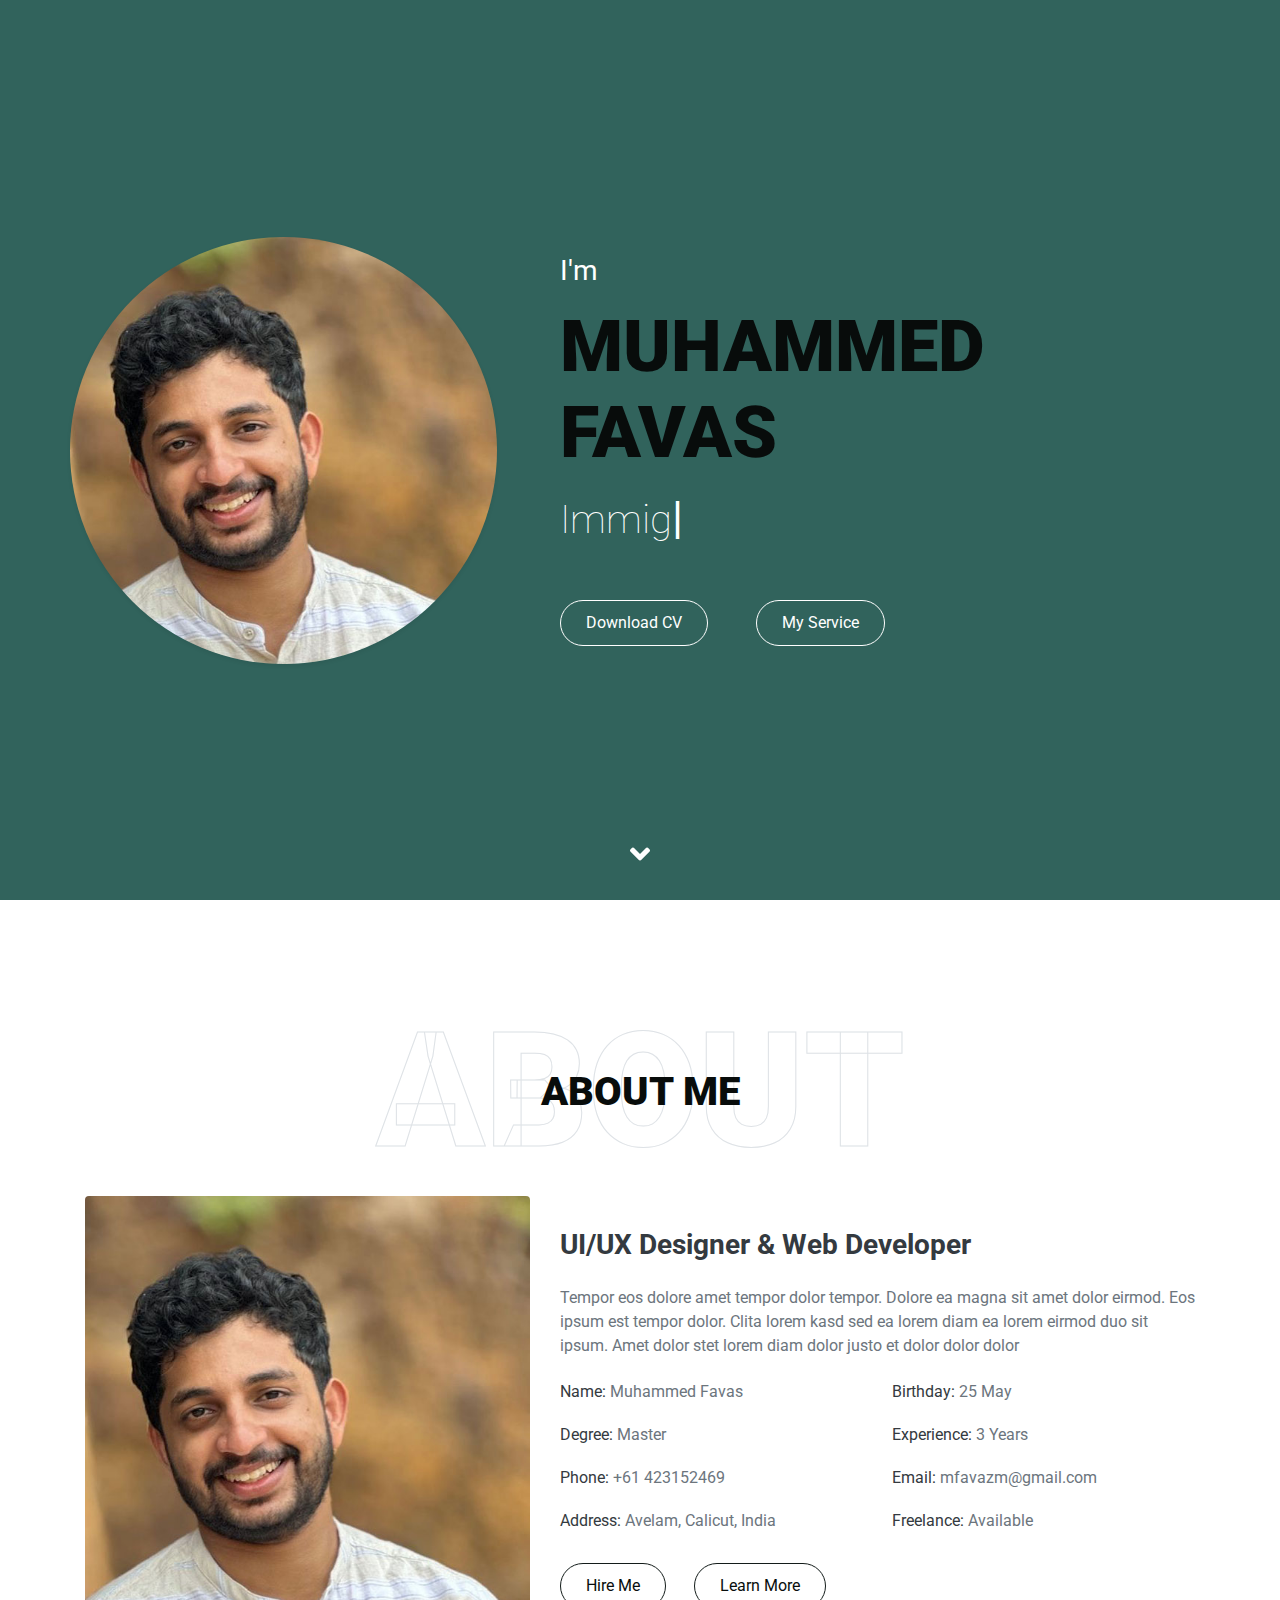
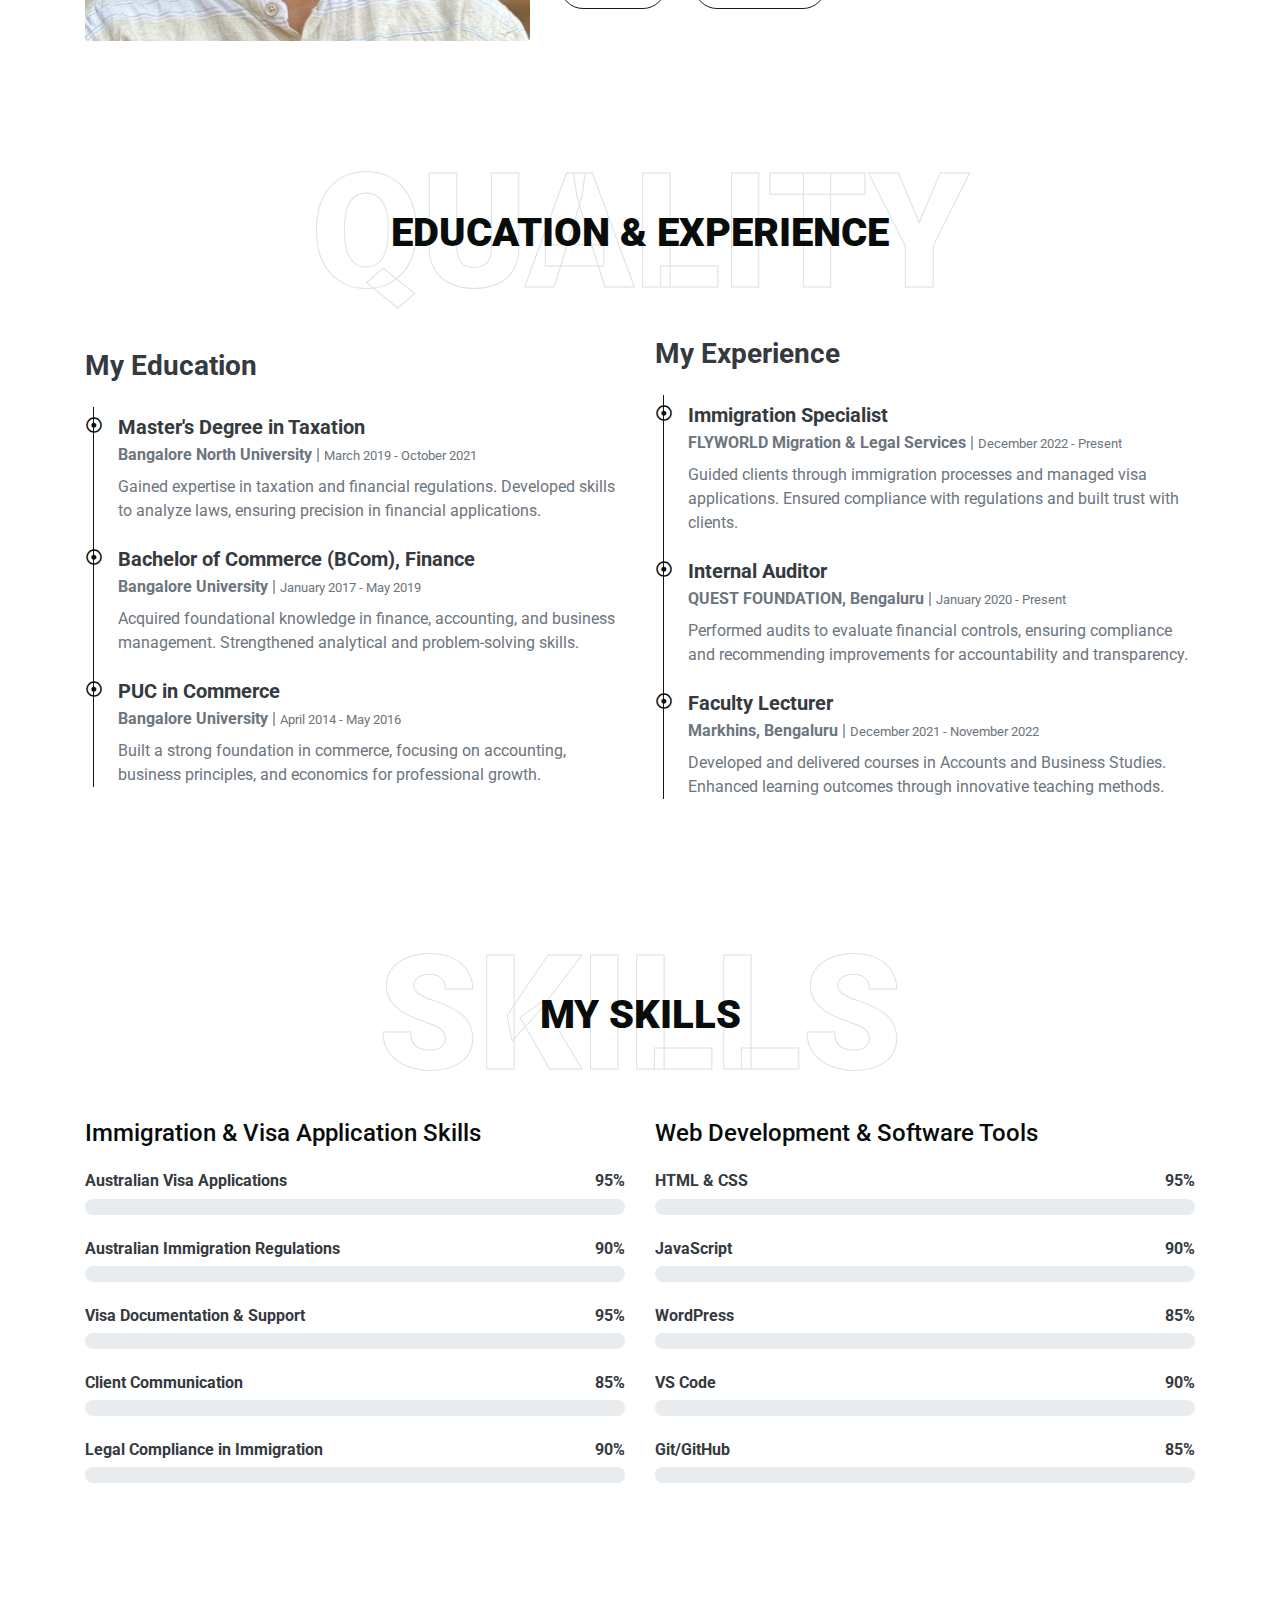
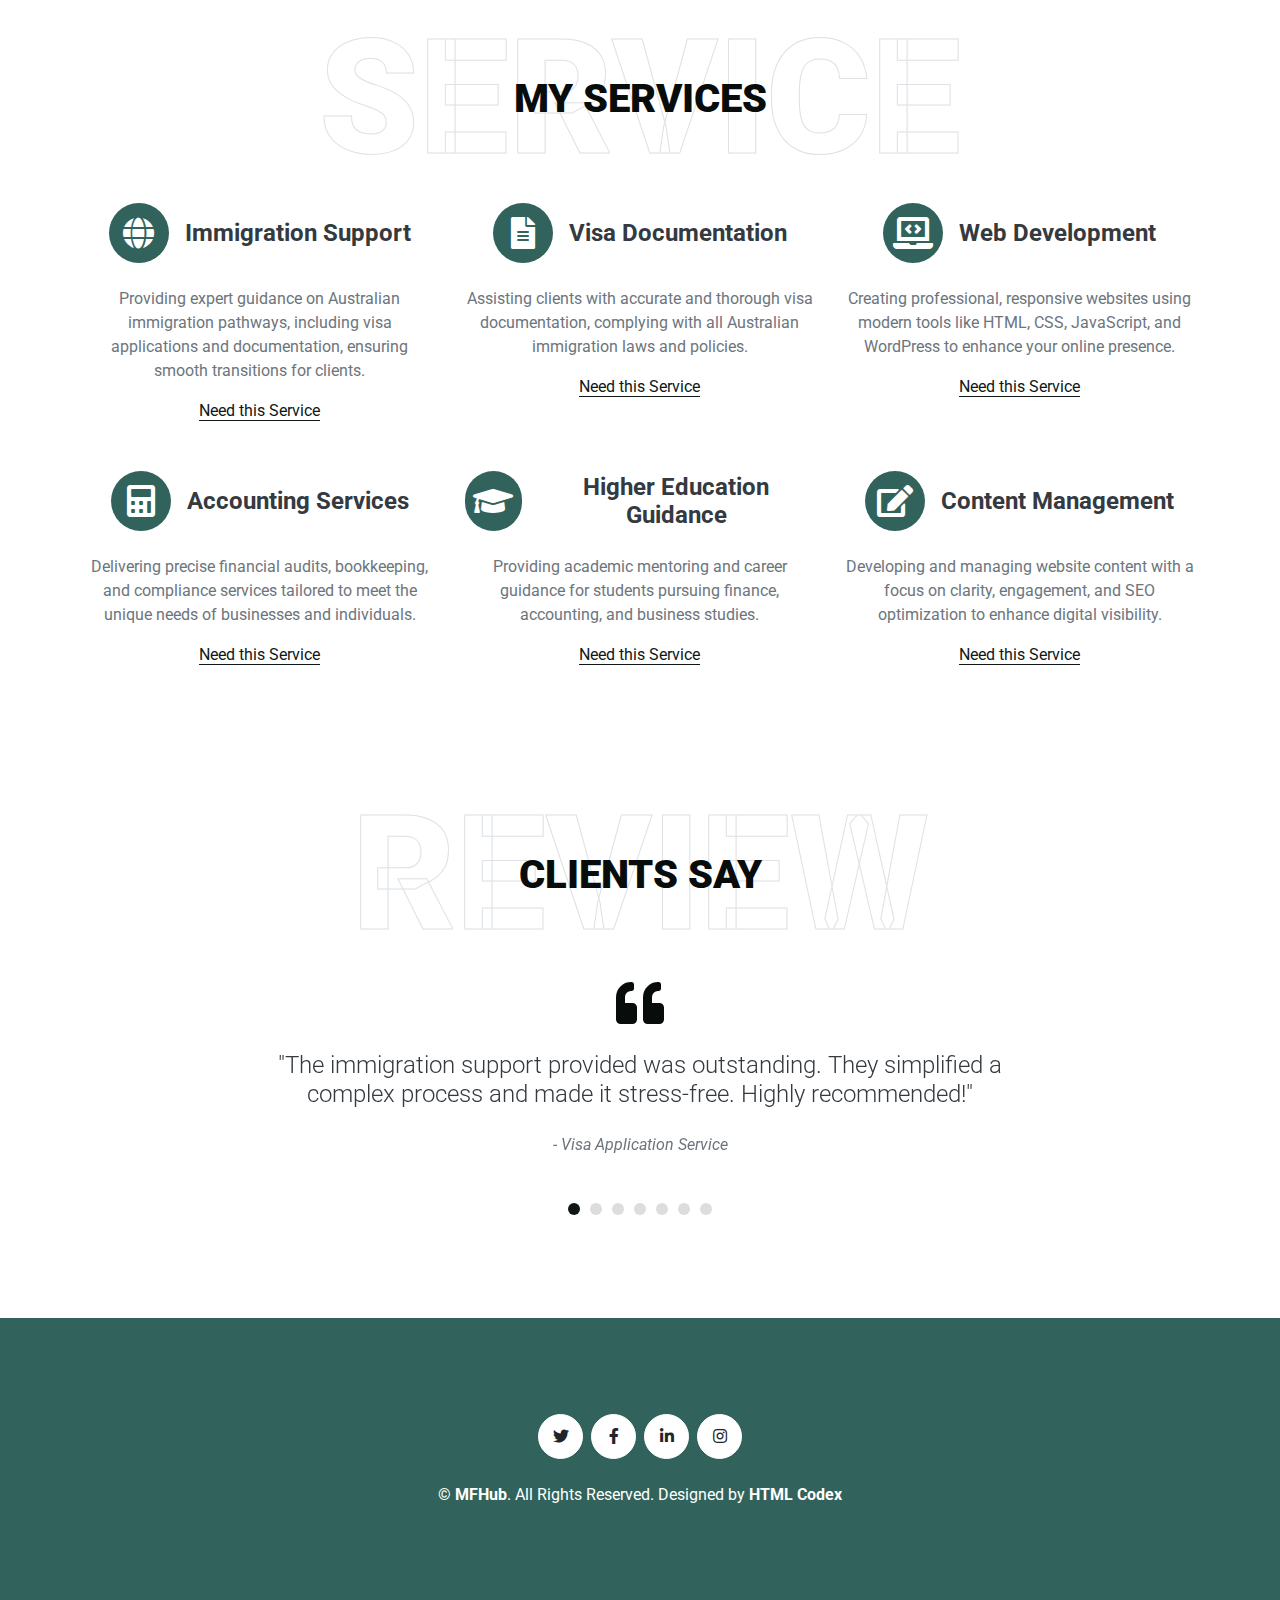
==== commit 363f8c44: "Number Updated" ====
--- a/index.html
+++ b/index.html
@@ -49,7 +49,7 @@
                <!-- <a href="#blog" class="nav-item nav-link">Blog</a>
                 <a href="#contact" class="nav-item nav-link">Contact</a>-->
             </div>
-            <a href="" class="btn btn-outline-primary d-none d-lg-block">Hire Me</a>
+            <a href="https://wa.me/+61423152469" class="btn btn-outline-primary d-none d-lg-block">Hire Me</a>
         </div>
     </nav>
     <!-- Navbar End -->
@@ -83,7 +83,7 @@
                 </div>
                 <div class="col-lg-7 text-center text-lg-left">
                     <h3 class="text-white font-weight-normal mb-3">I'm</h3>
-                    <h1 class="display-3 text-uppercase text-primary mb-2" style="-webkit-text-stroke: 2px #ffffff;">Muhammed Favas</h1>
+                    <h1 class="display-3 text-uppercase text-primary mb-2" style="-webkit-text: 2px #ffffff;">Muhammed Favas</h1>
                     <h1 class="typed-text-output d-inline font-weight-lighter text-white"></h1>
                     <div class="typed-text d-none">Immigration Specialist | Website Developer | Accountant</div>
                     <div class="d-flex align-items-center justify-content-center justify-content-lg-start pt-5">
@@ -124,7 +124,7 @@
                         <div class="col-sm-6 py-2"><h6>Degree: <span class="text-secondary">Master</span></h6></div>
                         <div class="col-sm-6 py-2"><h6>Experience: <span class="text-secondary">3 Years</span></h6></div>
                         <div class="col-sm-6 py-2">
-                            <h6>Phone: <a href="tel:+918129380457" class="text-secondary">+91 8129380457</a></h6>
+                            <h6>Phone: <a href="tel:+61423152469" class="text-secondary">+61 423152469</a></h6>
                           </div>
                           <div class="col-sm-6 py-2">
                             <h6>Email: <a href="mailto:mfavazm@gmail.com" class="text-secondary">mfavazm@gmail.com</a></h6>
@@ -135,7 +135,7 @@
                           
                         <div class="col-sm-6 py-2"><h6>Freelance: <span class="text-secondary">Available</span></h6></div>
                     </div>
-                    <a href="https://wa.me/91918129380457" class="btn btn-outline-primary mr-4" target="_blank">Hire Me</a>
+                    <a href="https://wa.me/+61423152469" class="btn btn-outline-primary mr-4" target="_blank">Hire Me</a>
                     <a href="https://www.linkedin.com/in/muhammed-favas-434036109?jobid=1234&lipi=urn%3Ali%3Apage%3Ad_jobs_easyapply_pdfgenresume%3BsUt4snulS0GA6xs1lMEXuw%3D%3D&licu=urn%3Ali%3Acontrol%3Ad_jobs_easyapply_pdfgenresume-v02_profile" class="btn btn-outline-primary" target="_blank">Learn More</a>
 
                 </div>
@@ -338,7 +338,7 @@
                     <p>Providing expert guidance on Australian immigration pathways, including visa applications and documentation, ensuring smooth transitions for clients.</p>
                     <a 
                         class="border-bottom border-primary text-decoration-none" 
-                        href="https://wa.me/8129380457?text=Hi%2C%20I%20would%20like%20to%20know%20more%20about%20Immigration%20Support."
+                        href="https://wa.me/+61423152469?text=Hi%2C%20I%20would%20like%20to%20know%20more%20about%20Immigration%20Support."
                         target="_blank">
                         Need this Service
                     </a>
@@ -352,7 +352,7 @@
                     <p>Assisting clients with accurate and thorough visa documentation, complying with all Australian immigration laws and policies.</p>
                     <a 
                         class="border-bottom border-primary text-decoration-none" 
-                        href="https://wa.me/8129380457?text=Hi%2C%20I%20would%20like%20to%20know%20more%20about%20Visa%20Documentation."
+                        href="https://wa.me/+61423152469?text=Hi%2C%20I%20would%20like%20to%20know%20more%20about%20Visa%20Documentation."
                         target="_blank">
                         Need this Service
                     </a>
@@ -366,7 +366,7 @@
                     <p>Creating professional, responsive websites using modern tools like HTML, CSS, JavaScript, and WordPress to enhance your online presence.</p>
                     <a 
                         class="border-bottom border-primary text-decoration-none" 
-                        href="https://wa.me/8129380457?text=Hi%2C%20I%20would%20like%20to%20know%20more%20about%20Web%20Development."
+                        href="https://wa.me/+61423152469?text=Hi%2C%20I%20would%20like%20to%20know%20more%20about%20Web%20Development."
                         target="_blank">
                         Need this Service
                     </a>
@@ -380,7 +380,7 @@
                     <p>Delivering precise financial audits, bookkeeping, and compliance services tailored to meet the unique needs of businesses and individuals.</p>
                     <a 
                         class="border-bottom border-primary text-decoration-none" 
-                        href="https://wa.me/8129380457?text=Hi%2C%20I%20would%20like%20to%20know%20more%20about%20Accounting%20Services."
+                        href="https://wa.me/+61423152469?text=Hi%2C%20I%20would%20like%20to%20know%20more%20about%20Accounting%20Services."
                         target="_blank">
                         Need this Service
                     </a>
@@ -394,7 +394,7 @@
                     <p>Providing academic mentoring and career guidance for students pursuing finance, accounting, and business studies.</p>
                     <a 
                         class="border-bottom border-primary text-decoration-none" 
-                        href="https://wa.me/8129380457?text=Hi%2C%20I%20would%20like%20to%20know%20more%20about%20Higher%20Education%20Guidance."
+                        href="https://wa.me/+61423152469?text=Hi%2C%20I%20would%20like%20to%20know%20more%20about%20Higher%20Education%20Guidance."
                         target="_blank">
                         Need this Service
                     </a>
@@ -408,7 +408,7 @@
                     <p>Developing and managing website content with a focus on clarity, engagement, and SEO optimization to enhance digital visibility.</p>
                     <a 
                         class="border-bottom border-primary text-decoration-none" 
-                        href="https://wa.me/8129380457?text=Hi%2C%20I%20would%20like%20to%20know%20more%20about%20Content%20Management."
+                        href="https://wa.me/+61423152469?text=Hi%2C%20I%20would%20like%20to%20know%20more%20about%20Content%20Management."
                         target="_blank">
                         Need this Service
                     </a>
